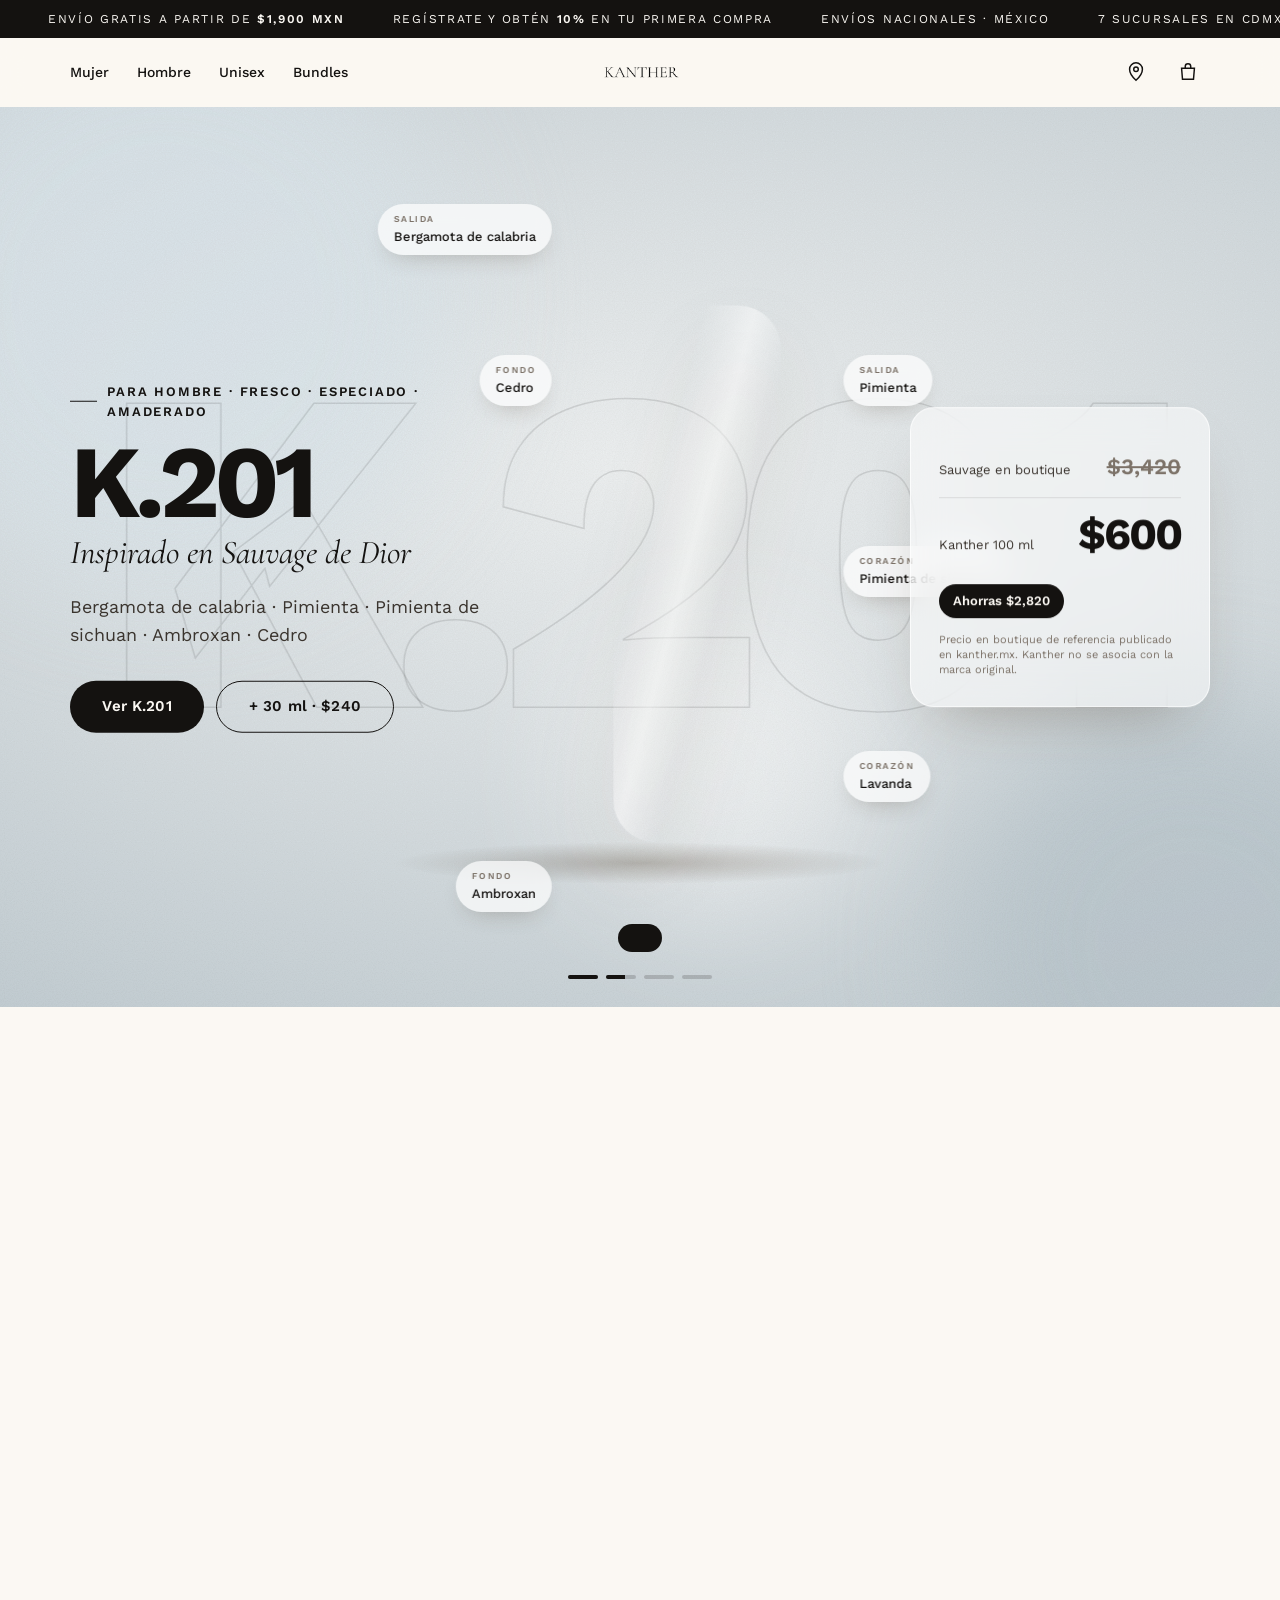
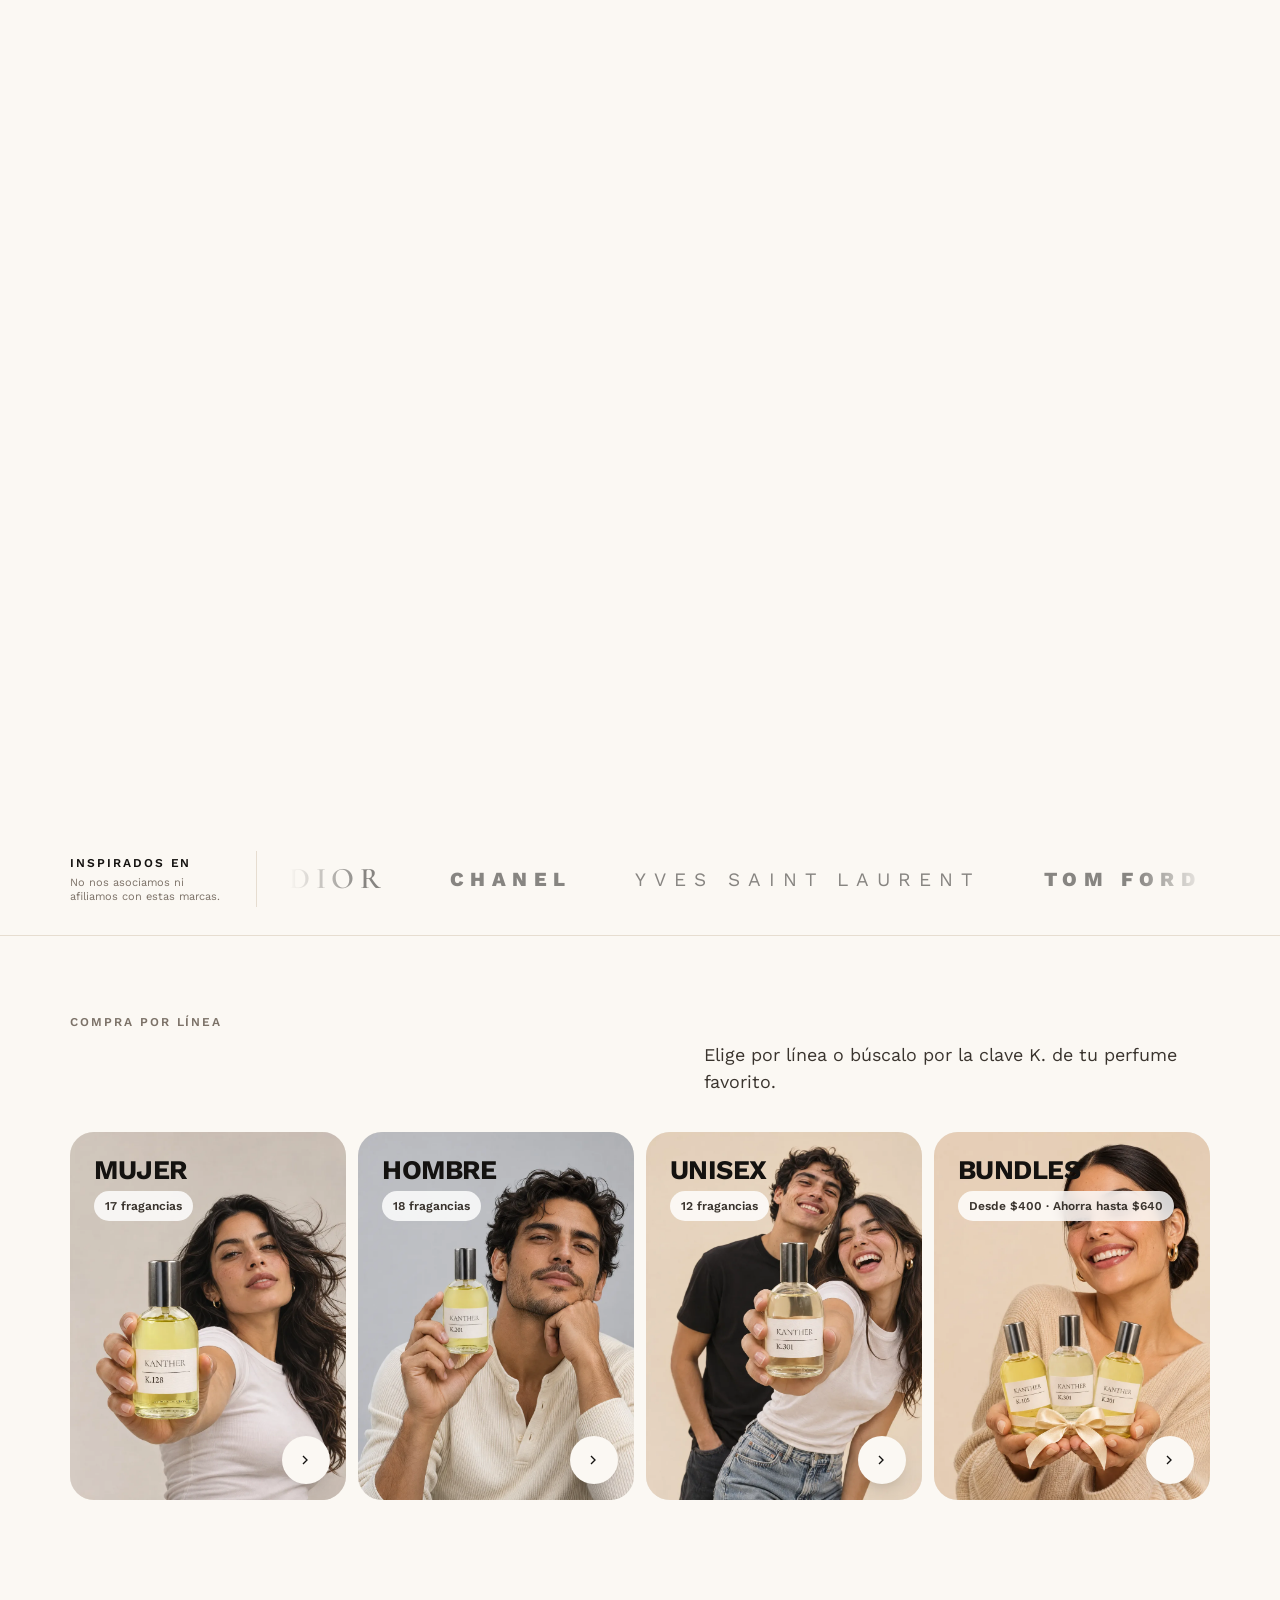
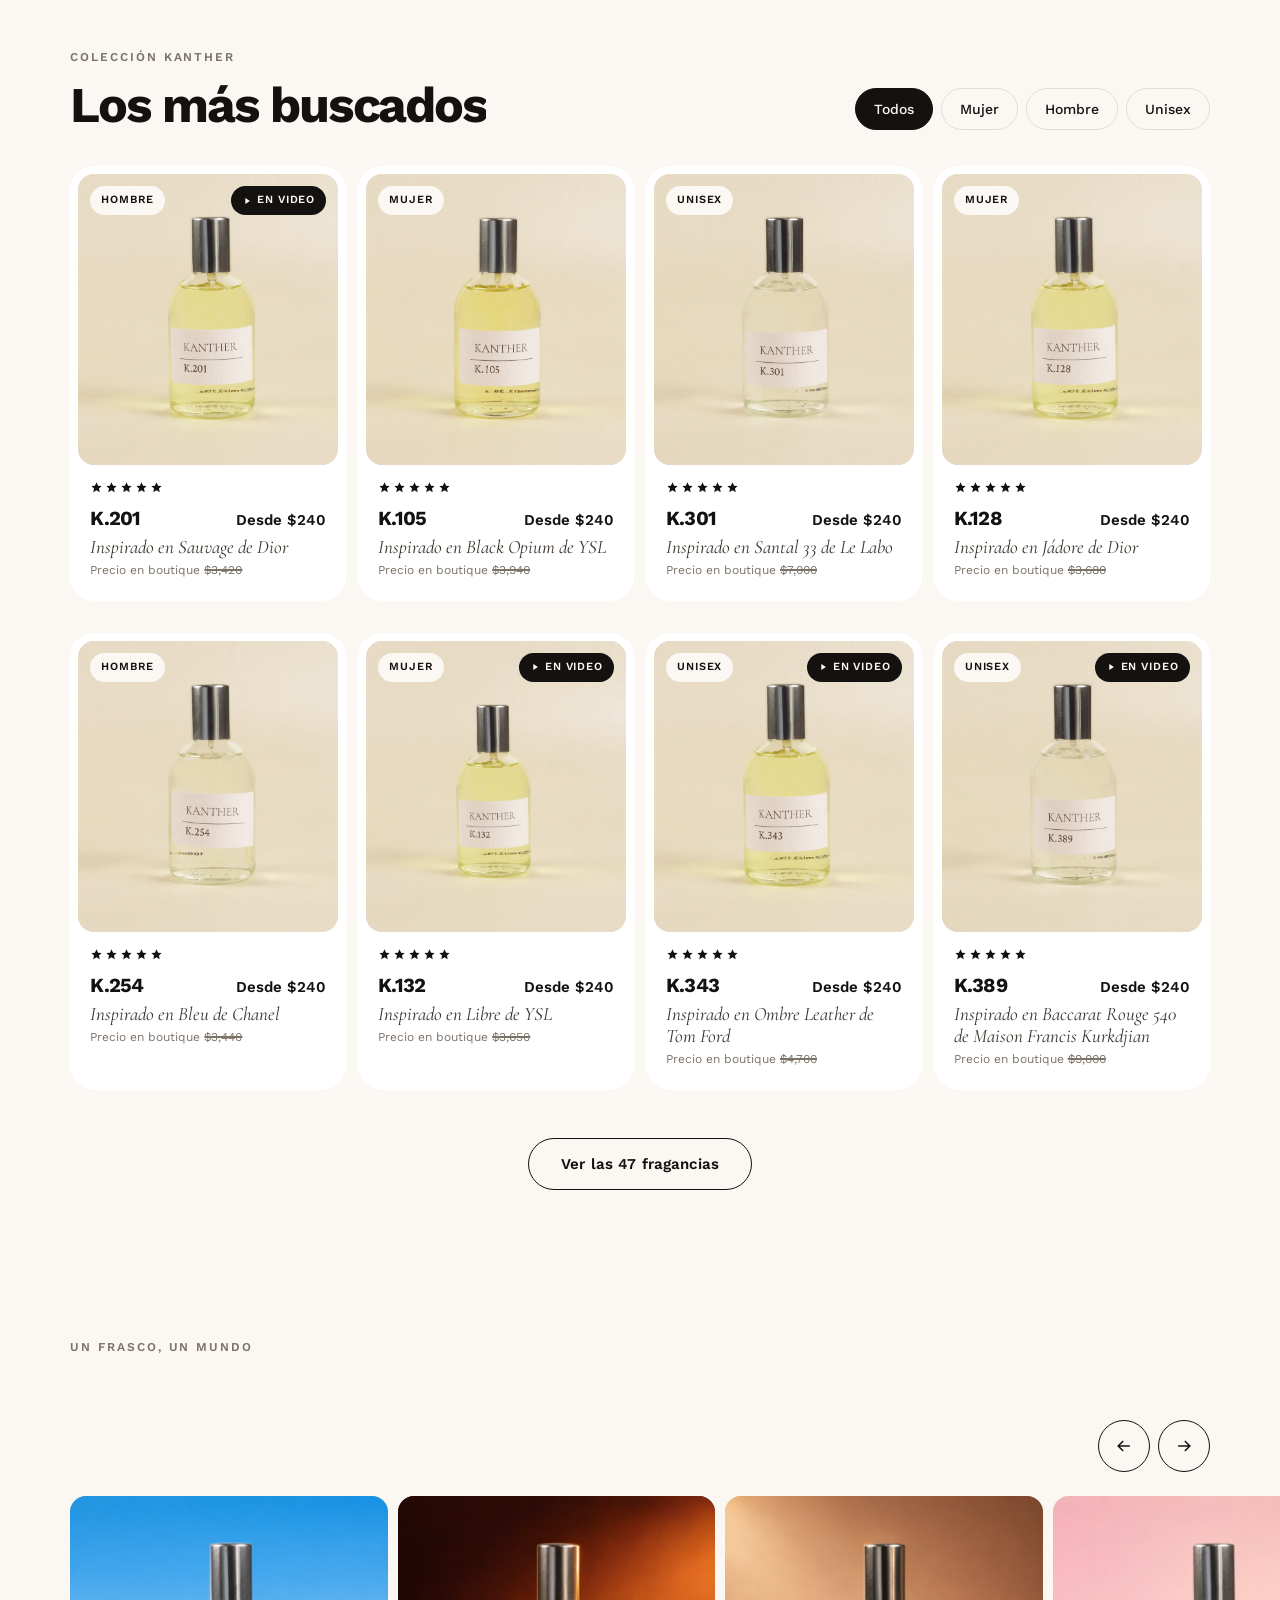
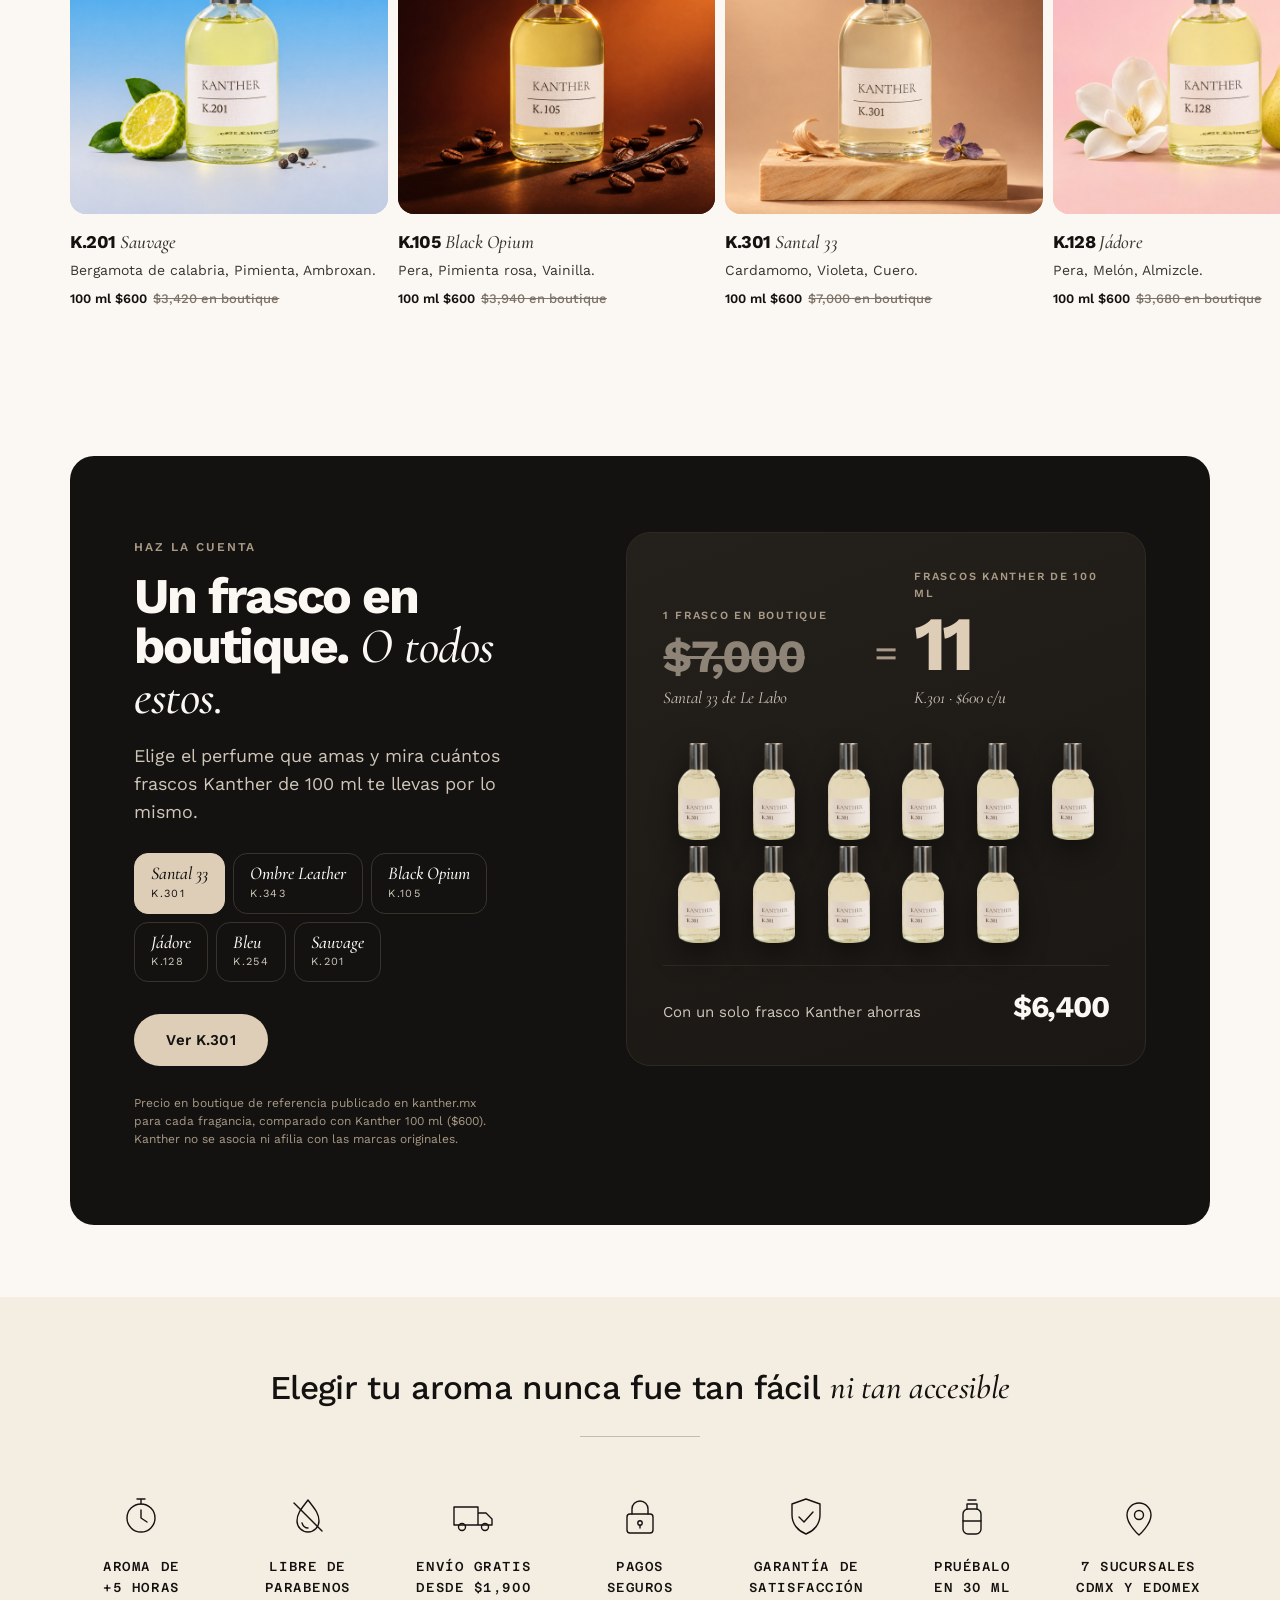
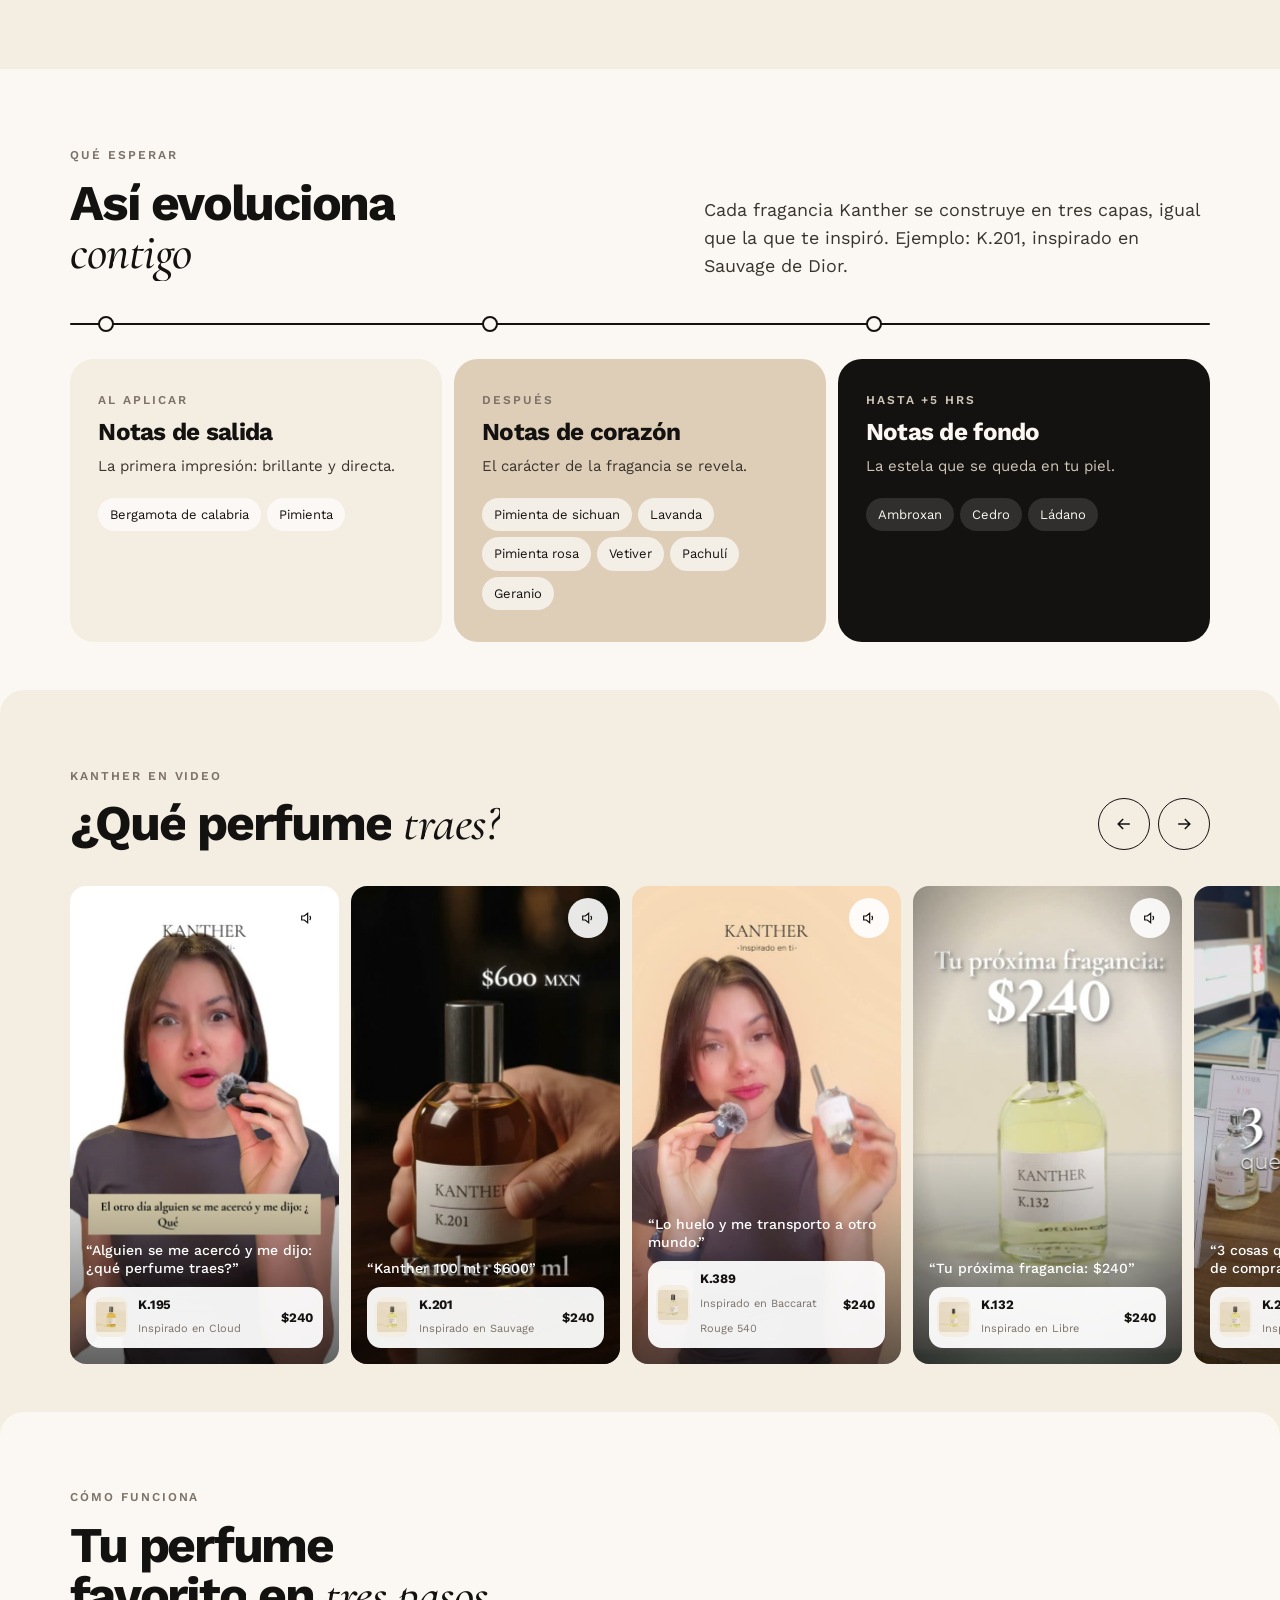
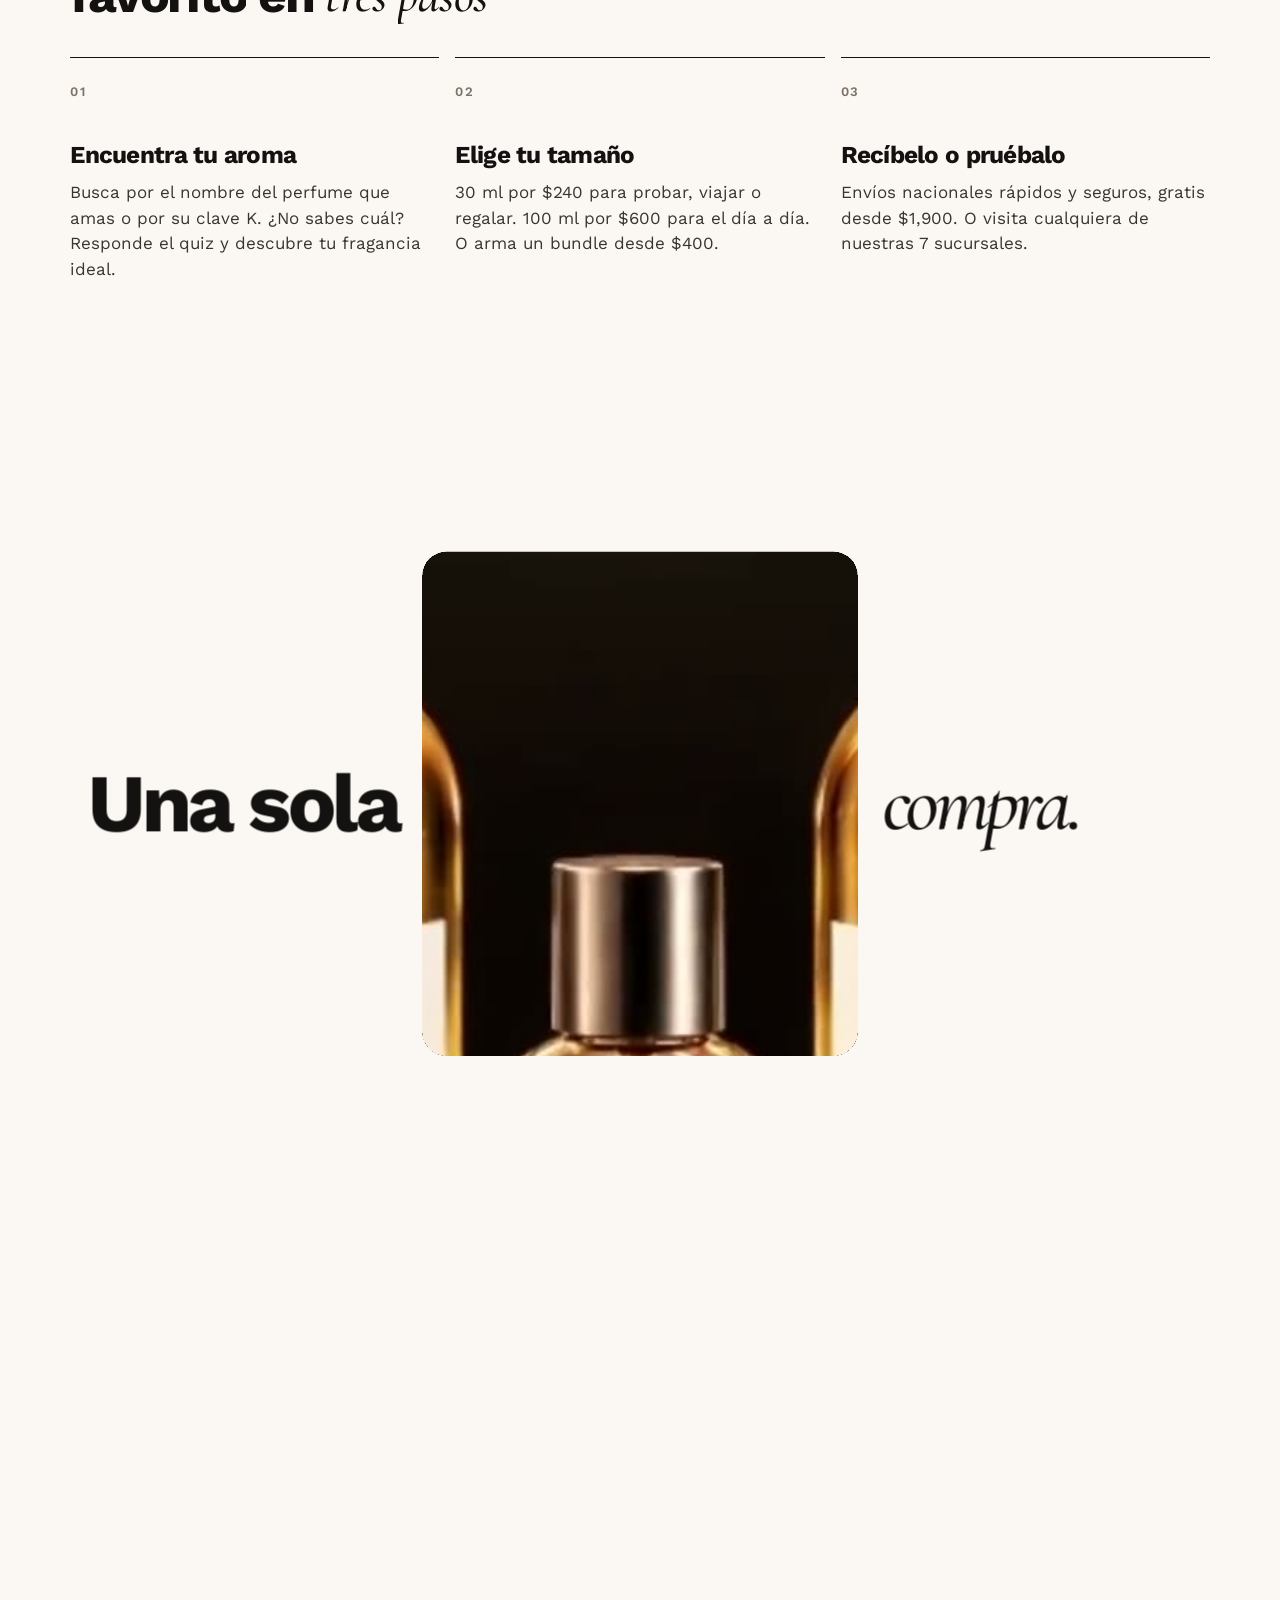
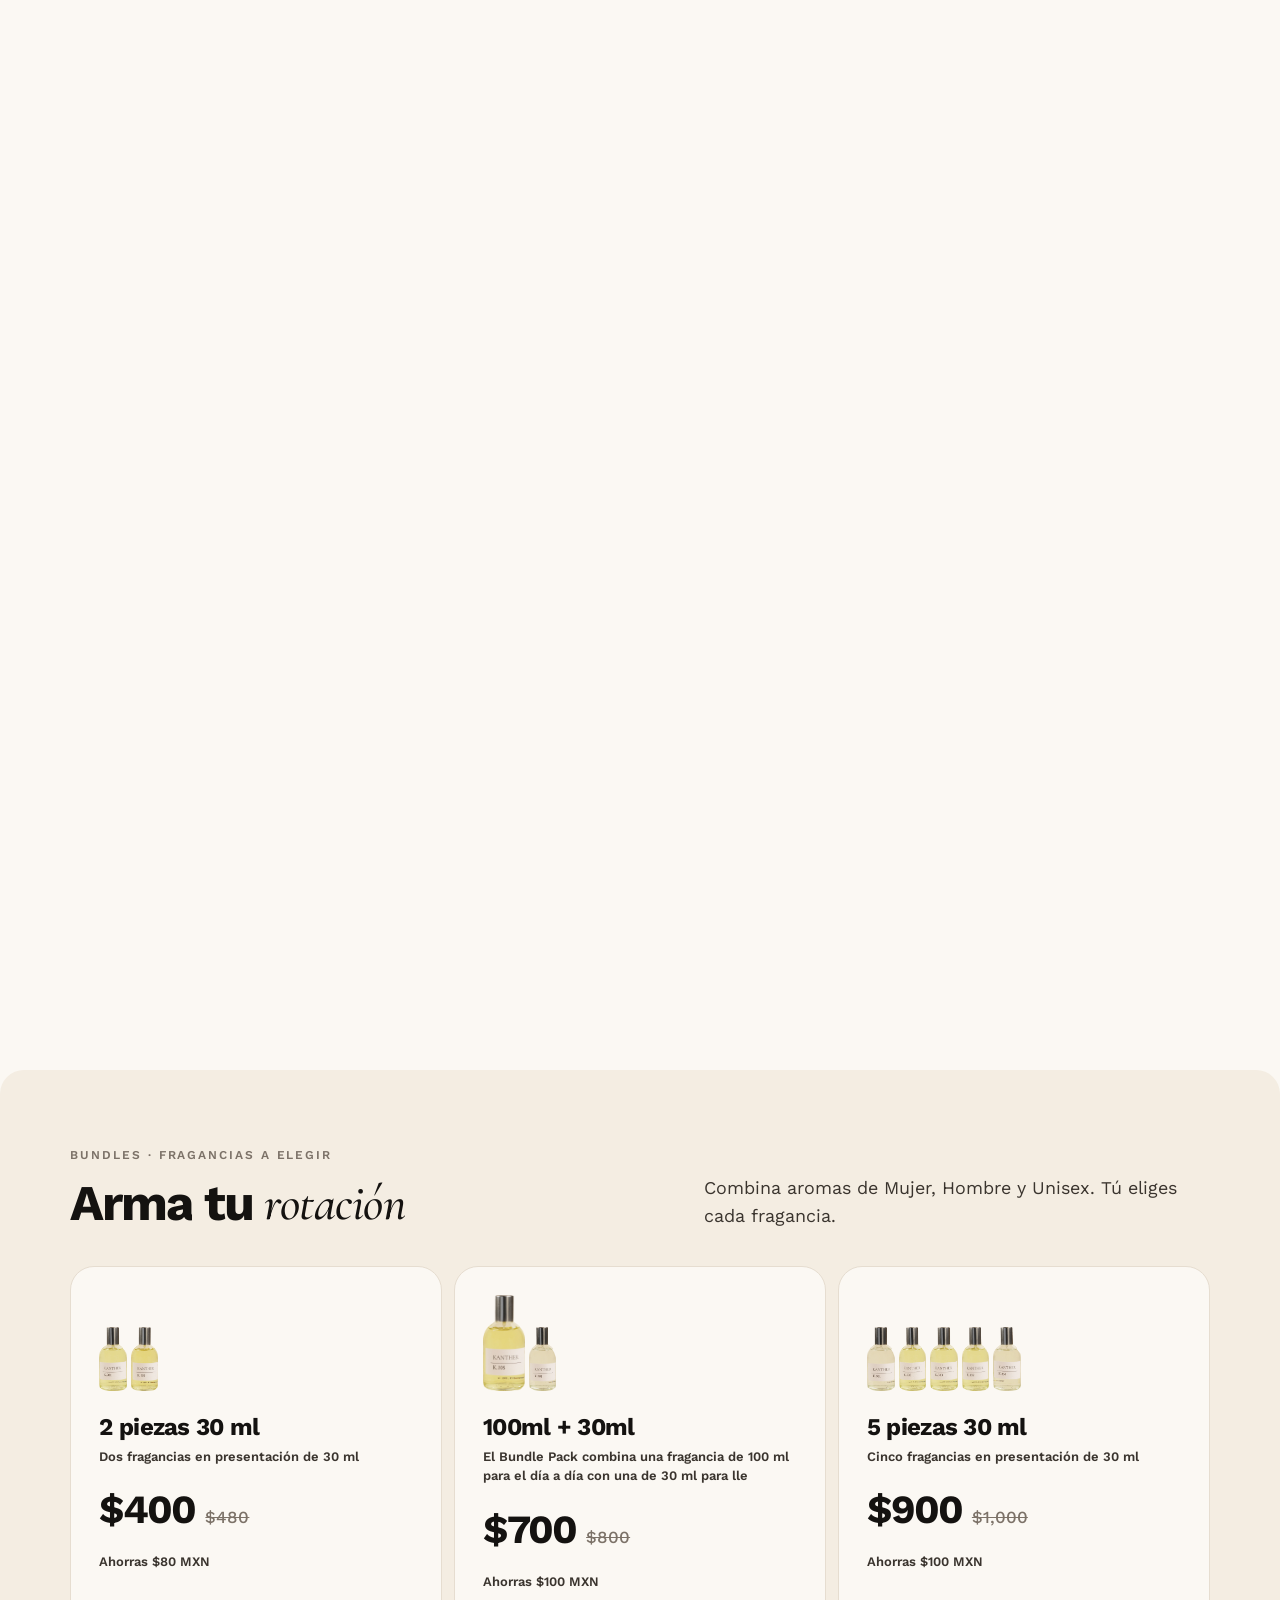
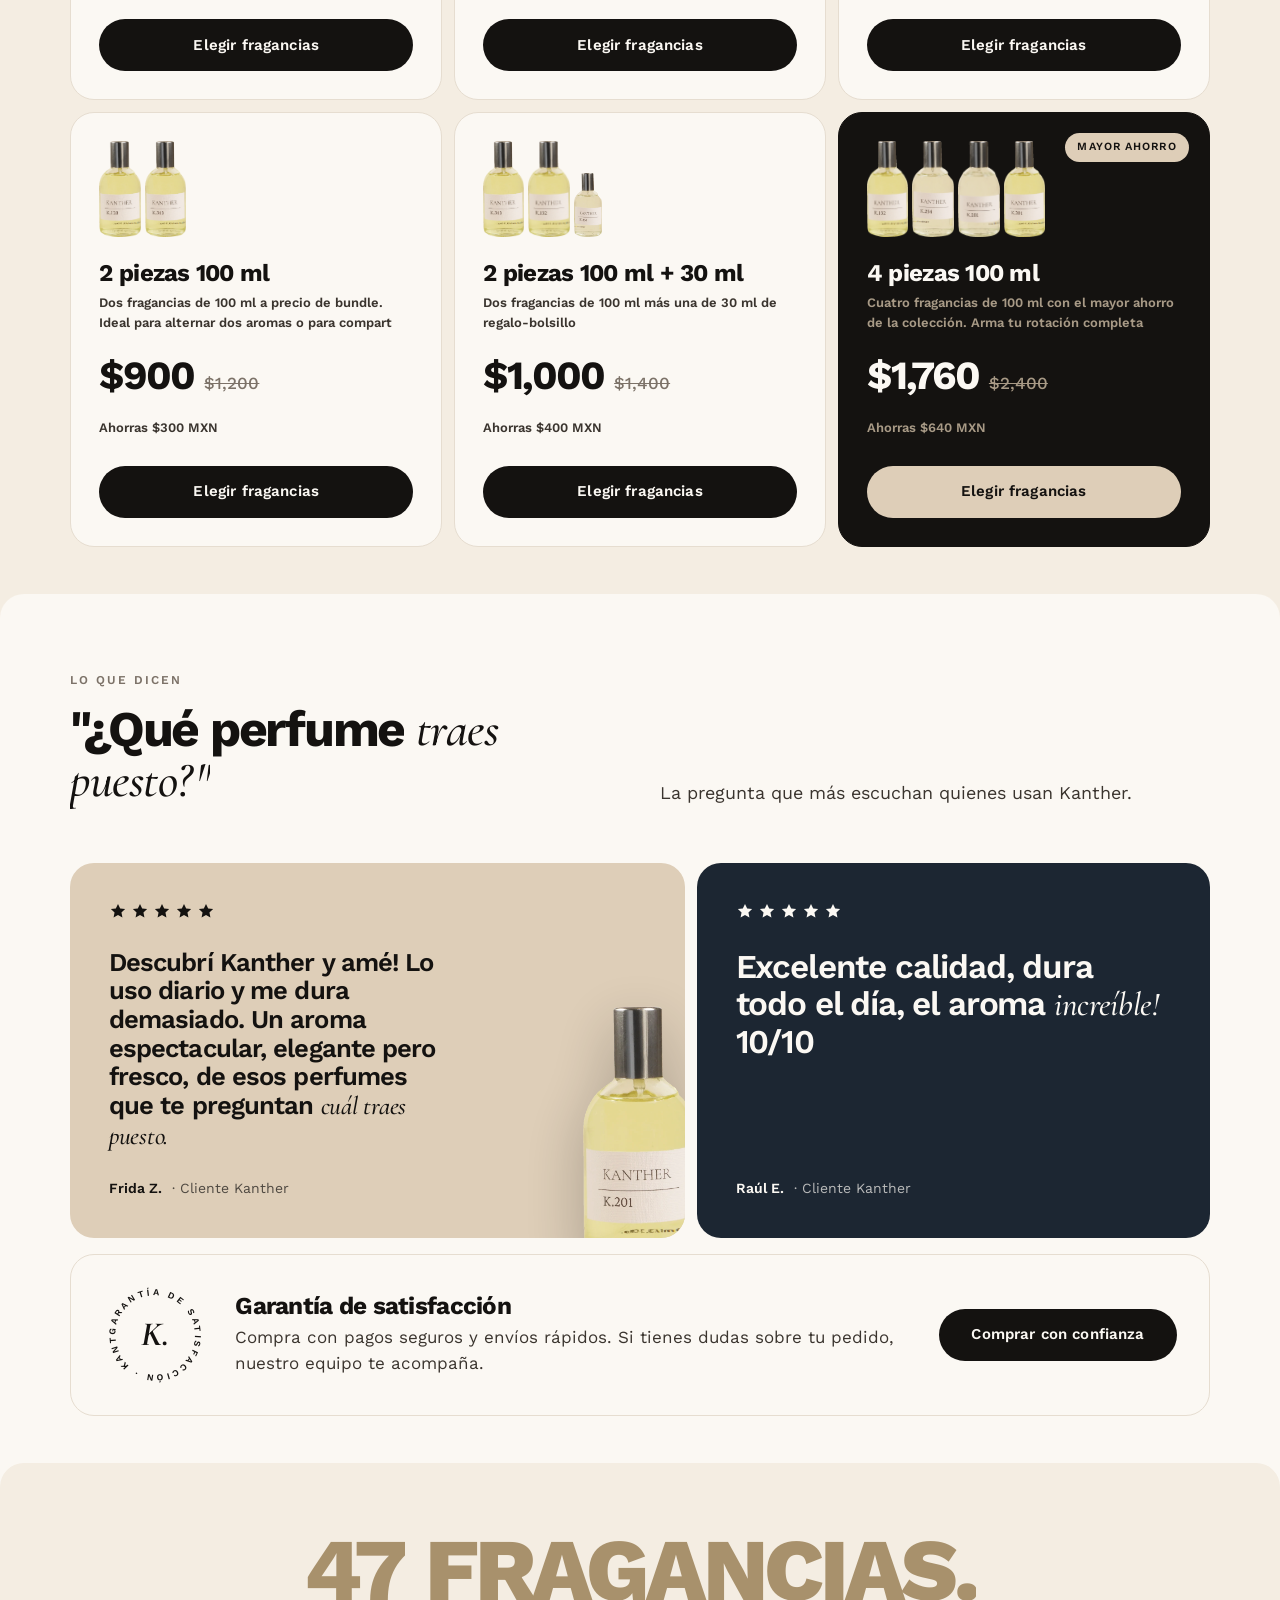
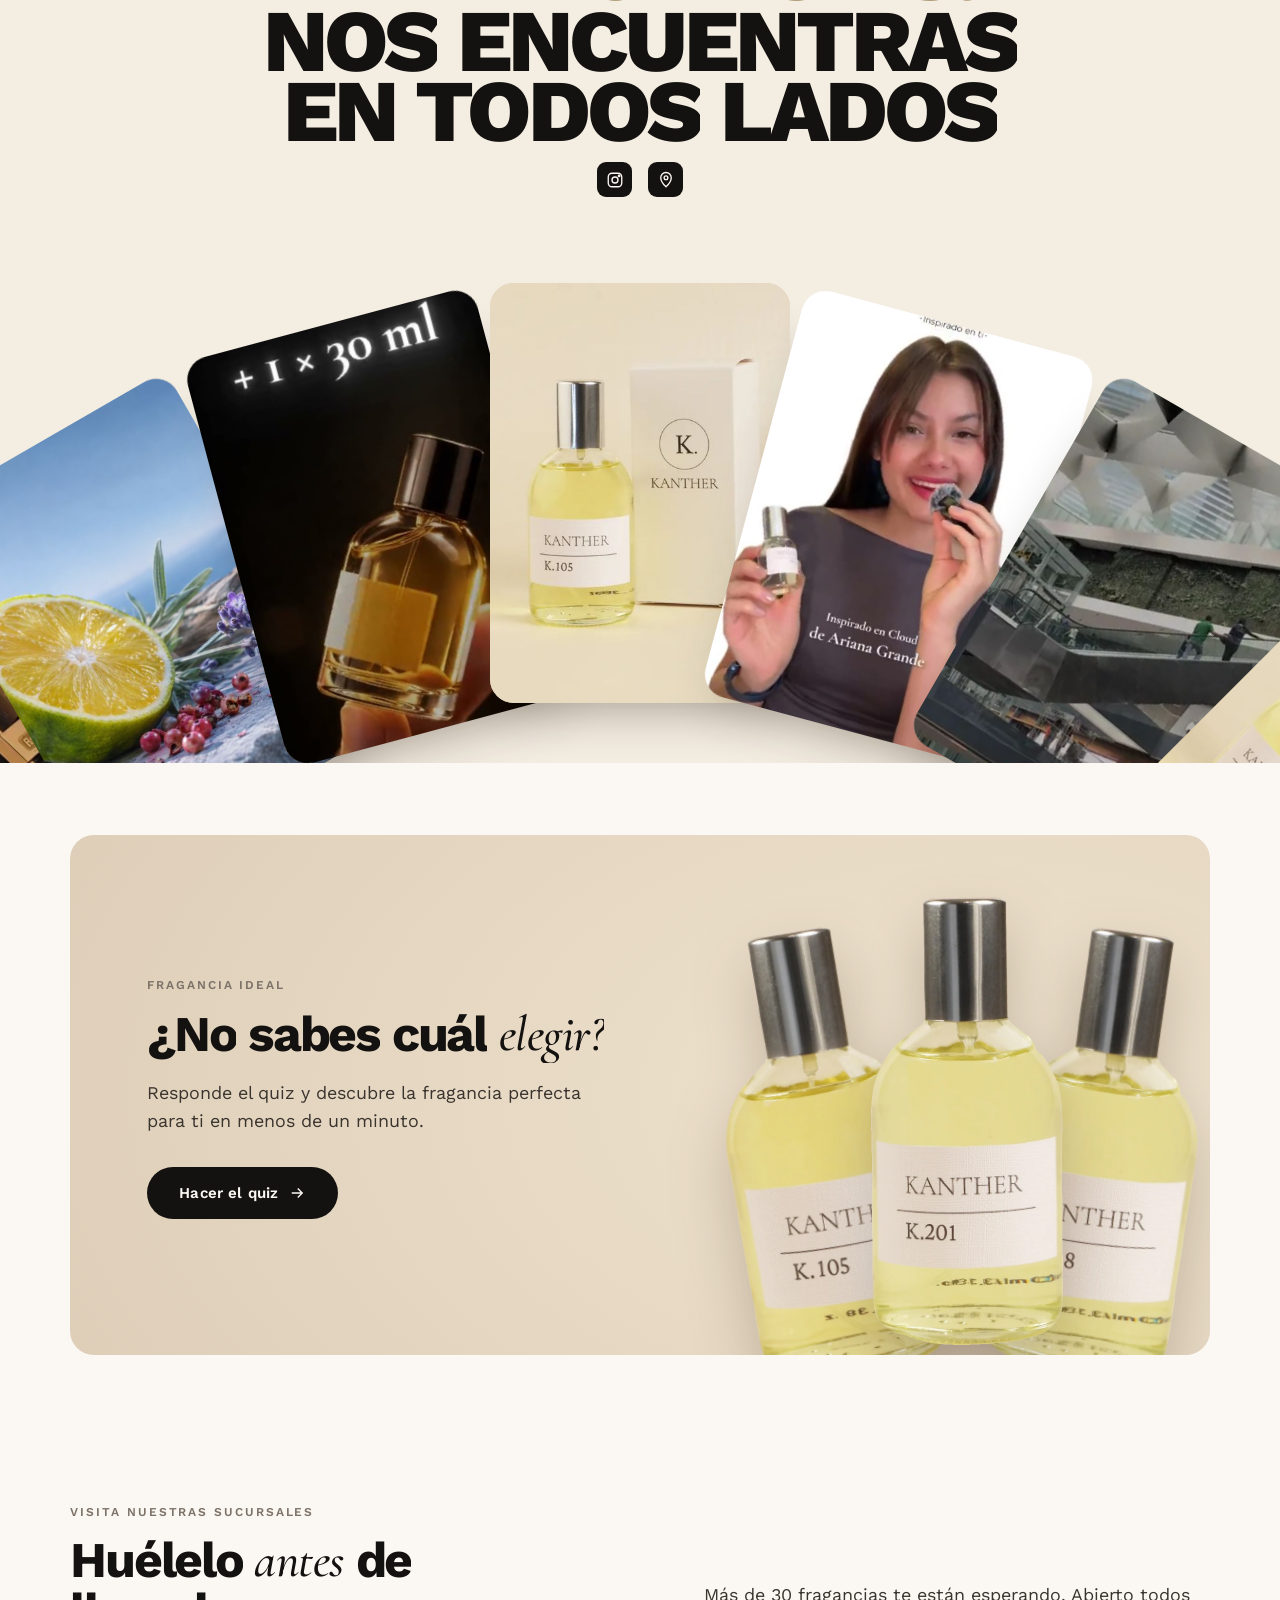
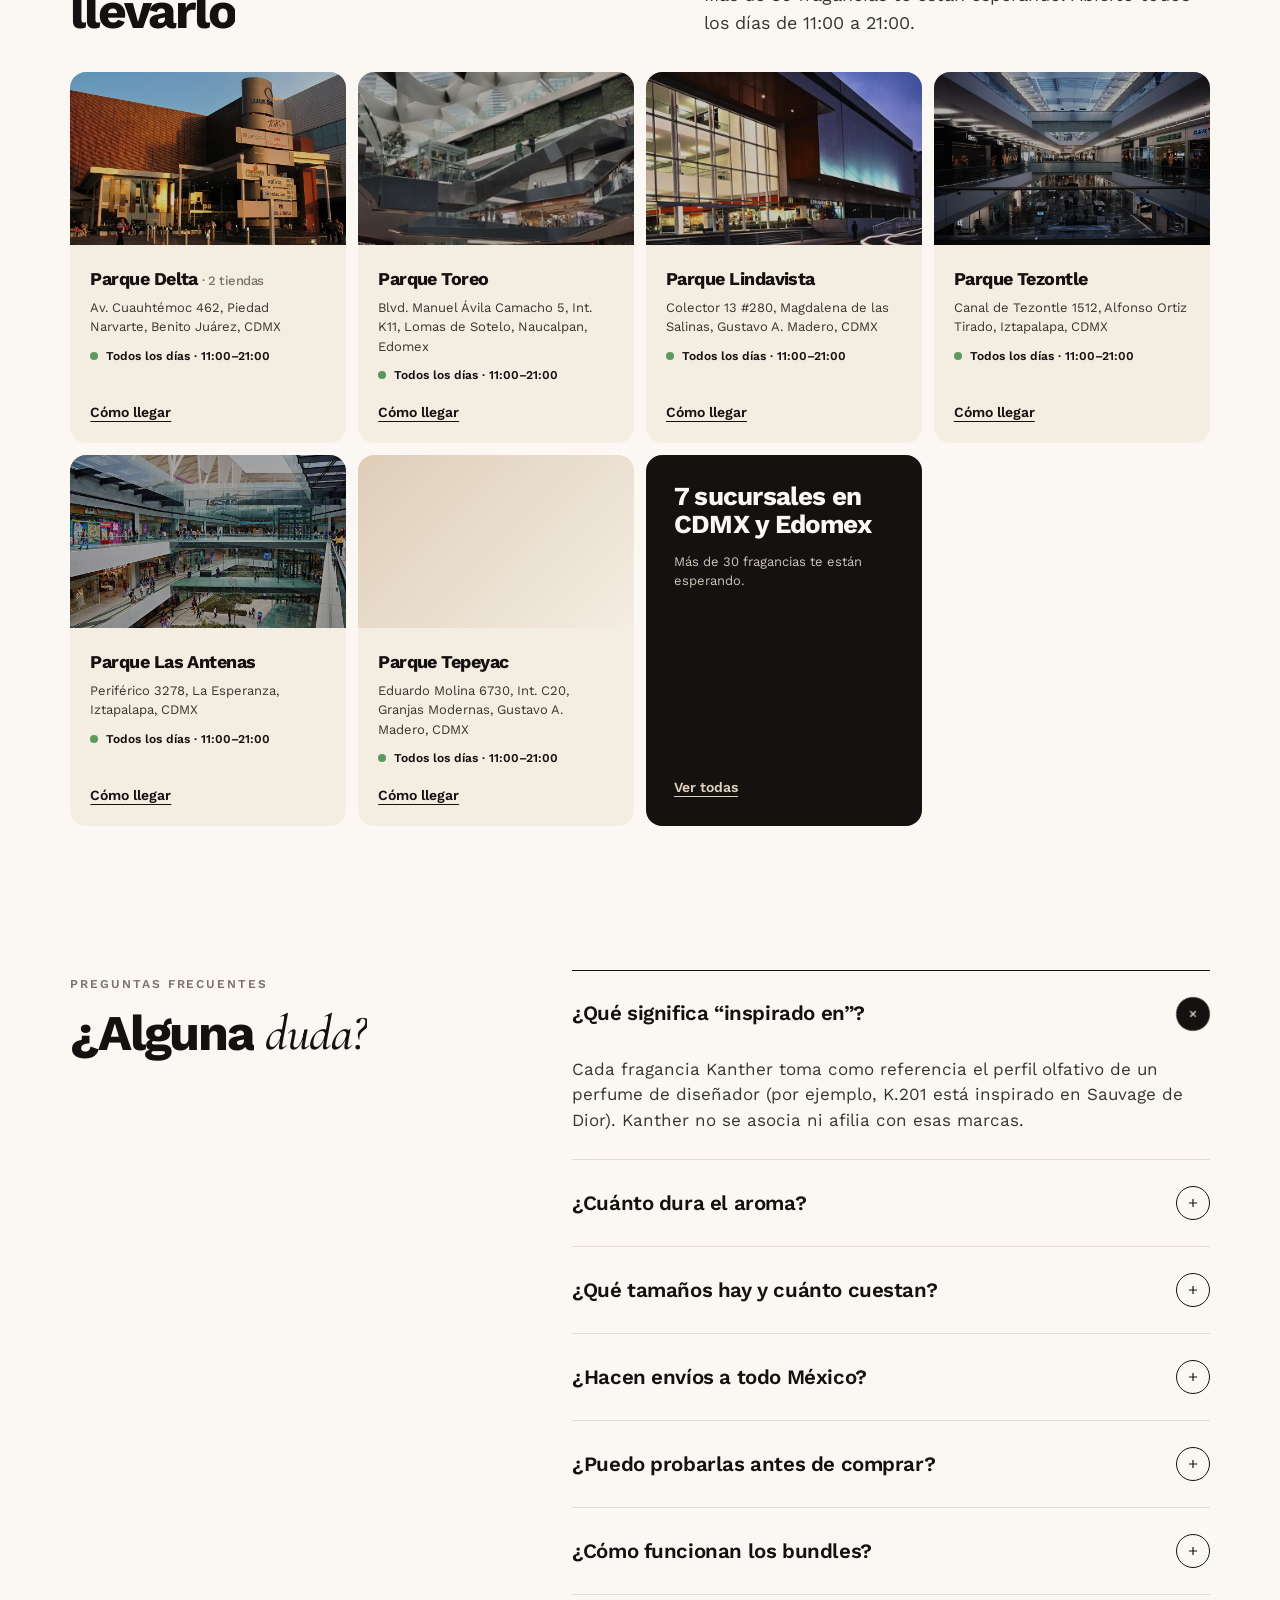
==== index.html @ 33fcf8da "Preview build" ====
<!doctype html>
<html lang="es-MX">
<head>
<meta charset="utf-8">
<meta name="viewport" content="width=device-width,initial-scale=1,viewport-fit=cover">
<title>Kanther · Fragancias de lujo inspiradas en tu perfume favorito</title>
<meta name="description" content="Fragancias inspiradas en perfumes de diseñador. 30 ml desde $240, 100 ml por $600. Aroma duradero, libres de parabenos, envíos a todo México y 7 sucursales.">
<link rel="preconnect" href="https://fonts.googleapis.com"><link rel="preconnect" href="https://fonts.gstatic.com" crossorigin>
<link href="https://fonts.googleapis.com/css2?family=Azeret+Mono:wght@400;500&family=Cormorant+Garamond:ital,wght@1,500;1,600&family=Work+Sans:wght@400;500;600;700;800&display=swap" rel="stylesheet">
<link rel="stylesheet" href="styles.css?v=29">
<link rel="preload" as="image" href="media/cut/k201.webp">
</head>
<body>
<main>

<!-- ============ HERO: scroll story (Phlur-style scent world per bottle) ============ -->
<section class="hero" id="hero" aria-label="Fragancias Kanther">
  <div class="stage">
    <div class="blob a"></div><div class="blob b"></div><div class="blob c"></div>
    <div class="grain"></div>
    <div class="ghost" aria-hidden="true">K.201</div>
    <div class="scene" aria-hidden="true"><div class="floor"></div></div>
    <div class="notes" aria-hidden="true"></div>

    <div class="hero-copy">
      <div class="chap intro on" data-ch="0">
        <span class="insp"><i></i>Kanther · Hecho para ti</span>
        <h1 class="h1">Fragancias de lujo <span class="it">inspiradas en tu perfume favorito</span></h1>
        <p class="lead">47 aromas para mujer, hombre y unisex. Pruébalos en 30 ml desde $240 o llévate 100 ml por $600.</p>
        <div class="ctas"><a class="btn btn-ink" href="#coleccion">Comprar fragancias <svg class="arrow" width="18" height="18" viewBox="0 0 24 24" fill="none" stroke="currentColor" stroke-width="1.8"><path d="M5 12h14M13 6l6 6-6 6"/></svg></a><a class="btn btn-line" href="https://kanther.mx/quiz/" target="_blank" rel="noopener">Haz el quiz</a></div>
      </div>
      <!-- scent chapters injected by home.js -->
    </div>

    <aside class="price-card" aria-live="polite">
      <div class="row"><span class="lbl">Precio en boutique</span><span class="old" data-old>$3,420</span></div>
      <div class="row"><span class="lbl">Kanther 100 ml</span><span class="new" data-new>$600</span></div>
      <span class="save" data-save>Ahorras $2,820</span>
      <span class="small">Precio en boutique de referencia publicado en kanther.mx. Kanther no se asocia con la marca original.</span>
    </aside>

    <div class="hero-progress" role="tablist" aria-label="Capítulos"></div>
    <div class="scroll-cue" aria-hidden="true">Desliza<i></i></div>
  </div>
</section>

<!-- ============ FEATURED (Happy Mammoth "as seen in" → honest: inspired by + where to find us) ============ -->
<section class="featured lap" style="background:var(--paper)" aria-label="Inspirados en">
  <div class="wrap feat-row">
    <div class="feat-label"><b>Inspirados en</b><span>No nos asociamos ni afiliamos con estas marcas.</span></div>
    <div class="feat-track"><div class="feat-logos"><span class="wm-serif">DIOR</span><span class="wm-bold">CHANEL</span><span class="wm-thin">YVES SAINT LAURENT</span><span class="wm-bold">TOM FORD</span><span class="wm-low">le labo</span><span class="wm-serif">CREED</span><span class="wm-ital">Versace</span><span class="wm-wide">CAROLINA HERRERA</span><span class="wm-thin">LOUIS VUITTON</span><span class="wm-ital">Maison Francis Kurkdjian</span><span class="wm-bold">PACO RABANNE</span><span class="wm-wide">GIORGIO ARMANI</span><span class="wm-ital">Lancôme</span><span class="wm-serif">GIVENCHY</span><span class="wm-thin">VALENTINO</span><span class="wm-serif">DIOR</span><span class="wm-bold">CHANEL</span><span class="wm-thin">YVES SAINT LAURENT</span><span class="wm-bold">TOM FORD</span><span class="wm-low">le labo</span><span class="wm-serif">CREED</span><span class="wm-ital">Versace</span><span class="wm-wide">CAROLINA HERRERA</span><span class="wm-thin">LOUIS VUITTON</span><span class="wm-ital">Maison Francis Kurkdjian</span><span class="wm-bold">PACO RABANNE</span><span class="wm-wide">GIORGIO ARMANI</span><span class="wm-ital">Lancôme</span><span class="wm-serif">GIVENCHY</span><span class="wm-thin">VALENTINO</span></div></div>
  </div>
</section>

<!-- ============ SHOP BY (Glossier tiles) ============ -->
<section class="sec" aria-labelledby="t-shop">
  <div class="wrap">
    <div class="sec-head">
      <div><span class="eyebrow">Compra por línea</span><h2 class="h2 split" id="t-shop" style="margin-top:14px">Encuentra <span class="it">tu</span> aroma</h2></div>
      <p class="lead">Elige por línea o búscalo por la clave K. de tu perfume favorito.</p>
    </div>
    <div class="tiles" data-tiles></div>
  </div>
</section>

<!-- ============ COLLECTION ============ -->
<section class="sec" id="coleccion" aria-labelledby="t-col">
  <div class="wrap">
    <div class="sec-head">
      <div><span class="eyebrow">Colección Kanther</span><h2 class="h2 split" id="t-col" style="margin-top:14px">Los más buscados</h2></div>
      <div class="filters" role="tablist" aria-label="Filtrar colección">
        <button class="chip on" data-f="all">Todos</button><button class="chip" data-f="mujer">Mujer</button><button class="chip" data-f="hombre">Hombre</button><button class="chip" data-f="unisex">Unisex</button>
      </div>
    </div>
    <div class="grid4" data-grid></div>
    <div class="center" style="margin-top:48px"><button class="btn btn-line" data-more>Ver las 47 fragancias</button></div>
  </div>
</section>

<!-- ============ SCENT FILMS (Cometeer rail) ============ -->
<section class="sec scents" aria-labelledby="t-scents">
  <div class="wrap"><div class="sec-head"><div><span class="eyebrow">Un frasco, un mundo</span><h2 class="h2 split" id="t-scents" style="margin-top:14px">Cada aroma <span class="it">cuenta su historia.</span></h2></div>
    <div class="rail-nav"><button data-dir="-1" aria-label="Anterior"><svg width="20" height="20" viewBox="0 0 24 24" fill="none" stroke="currentColor" stroke-width="1.8"><path d="M19 12H5M11 6l-6 6 6 6"/></svg></button><button data-dir="1" aria-label="Siguiente"><svg width="20" height="20" viewBox="0 0 24 24" fill="none" stroke="currentColor" stroke-width="1.8"><path d="M5 12h14M13 6l6 6-6 6"/></svg></button></div></div></div>
  <div class="scent-rail" data-scents></div>
</section>

<!-- ============ VALUE (Gruns problem → Kanther price race) ============ -->
<section class="sec" aria-labelledby="t-val"><div class="value">
  <div class="wrap">
    <div class="value-grid">
      <div class="swap-l">
        <span class="eyebrow">Haz la cuenta</span>
        <h2 class="h2 split" id="t-val" style="margin-top:14px">Un frasco en boutique. <span class="it">O todos estos.</span></h2>
        <p class="lead rv">Elige el perfume que amas y mira cuántos frascos Kanther de 100 ml te llevas por lo mismo.</p>
        <div class="swap-chips rv" role="tablist" aria-label="Elige una fragancia" data-swap-chips></div>
        <a class="btn btn-sand rv" style="margin-top:32px" data-swap-cta href="product.html?k=301">Ver K.301</a>
      </div>
      <div class="swap" data-swap aria-live="polite"></div>
    </div>
    <p class="fine">Precio en boutique de referencia publicado en kanther.mx para cada fragancia, comparado con Kanther 100 ml ($600). Kanther no se asocia ni afilia con las marcas originales.</p>
  </div>
</div></section>

<!-- ============ BENEFITS (Gruns 4-up) ============ -->
<section class="sec perks-band" aria-labelledby="t-ben">
  <div class="wrap">
    <h2 class="perks-h split" id="t-ben">Elegir tu aroma nunca fue tan fácil <span class="it">ni tan accesible</span></h2>
    <i class="perks-rule" aria-hidden="true"></i>
    <ul class="perks-row"><li class="rv"><span class="bi"><svg viewBox="0 0 48 48" fill="none" stroke="currentColor" stroke-width="1.4" stroke-linecap="round" stroke-linejoin="round"><circle cx="24" cy="25" r="14"/><path d="M24 17v8l6 4M20 6h8M24 6v5"/></svg></span><span class="bl">Aroma de<br>+5 horas</span></li><li class="rv"><span class="bi"><svg viewBox="0 0 48 48" fill="none" stroke="currentColor" stroke-width="1.4" stroke-linecap="round" stroke-linejoin="round"><path d="M24 7c6 8 11 13 11 21a11 11 0 0 1-22 0c0-8 5-13 11-21Z"/><path d="M18 30c1 3 3 5 6 5"/><path d="M10 10l28 28"/></svg></span><span class="bl">Libre de<br>parabenos</span></li><li class="rv"><span class="bi"><svg viewBox="0 0 48 48" fill="none" stroke="currentColor" stroke-width="1.4" stroke-linecap="round" stroke-linejoin="round"><path d="M4 14h24v18H4zM28 20h8l6 6v6H28"/><circle cx="12" cy="34" r="3.5"/><circle cx="35" cy="34" r="3.5"/></svg></span><span class="bl">Envío gratis<br>desde $1,900</span></li><li class="rv"><span class="bi"><svg viewBox="0 0 48 48" fill="none" stroke="currentColor" stroke-width="1.4" stroke-linecap="round" stroke-linejoin="round"><rect x="11" y="21" width="26" height="19" rx="3"/><path d="M16 21v-5a8 8 0 0 1 16 0v5"/><circle cx="24" cy="30" r="2.2"/><path d="M24 32v3"/></svg></span><span class="bl">Pagos<br>seguros</span></li><li class="rv"><span class="bi"><svg viewBox="0 0 48 48" fill="none" stroke="currentColor" stroke-width="1.4" stroke-linecap="round" stroke-linejoin="round"><path d="M24 6 10 11v11c0 9 6 16 14 19 8-3 14-10 14-19V11L24 6Z"/><path d="m17 24 5 5 9-10"/></svg></span><span class="bl">Garantía de<br>satisfacción</span></li><li class="rv"><span class="bi"><svg viewBox="0 0 48 48" fill="none" stroke="currentColor" stroke-width="1.4" stroke-linecap="round" stroke-linejoin="round"><rect x="15" y="16" width="18" height="25" rx="5"/><path d="M19 16v-5h10v5M20 7h8M15 28h18"/></svg></span><span class="bl">Pruébalo<br>en 30 ml</span></li><li class="rv"><span class="bi"><svg viewBox="0 0 48 48" fill="none" stroke="currentColor" stroke-width="1.4" stroke-linecap="round" stroke-linejoin="round"><path d="M24 42s12-10.5 12-20a12 12 0 0 0-24 0c0 9.5 12 20 12 20Z"/><circle cx="24" cy="22" r="4.5"/></svg></span><span class="bl">7 sucursales<br>CDMX y Edomex</span></li></ul>
  </div>
</section>

<!-- ============ TIMELINE (Happy Mammoth "what to expect") ============ -->
<section class="sec" aria-labelledby="t-time">
  <div class="wrap">
    <div class="sec-head">
      <div><span class="eyebrow">Qué esperar</span><h2 class="h2 split" id="t-time" style="margin-top:14px">Así evoluciona <span class="it">contigo</span></h2></div>
      <p class="lead">Cada fragancia Kanther se construye en tres capas, igual que la que te inspiró. Ejemplo: K.201, inspirado en Sauvage de Dior.</p>
    </div>
    <div class="tline" data-tline></div>
  </div>
</section>

<!-- ============ UGC ============ -->
<section class="sec ugc lap" aria-labelledby="t-ugc">
  <div class="wrap">
    <div class="sec-head">
      <div><span class="eyebrow">Kanther en video</span><h2 class="h2 split" id="t-ugc" style="margin-top:14px">¿Qué perfume <span class="it">traes?</span></h2></div>
      <div class="rail-nav"><button data-dir="-1" aria-label="Anterior"><svg width="20" height="20" viewBox="0 0 24 24" fill="none" stroke="currentColor" stroke-width="1.8"><path d="M19 12H5M11 6l-6 6 6 6"/></svg></button><button data-dir="1" aria-label="Siguiente"><svg width="20" height="20" viewBox="0 0 24 24" fill="none" stroke="currentColor" stroke-width="1.8"><path d="M5 12h14M13 6l6 6-6 6"/></svg></button></div>
    </div>
  </div>
  <div class="ugc-rail" data-ugc></div>
</section>

<!-- ============ HOW IT WORKS ============ -->
<section class="sec lap" style="background:var(--paper)" aria-labelledby="t-how">
  <div class="wrap">
    <div class="sec-head"><div><span class="eyebrow">Cómo funciona</span><h2 class="h2 split" id="t-how" style="margin-top:14px">Tu perfume favorito en <span class="it">tres pasos</span></h2></div></div>
    <div class="steps">
      <div class="step rv"><span class="n">01</span><h3 class="h3">Encuentra tu aroma</h3><p>Busca por el nombre del perfume que amas o por su clave K. ¿No sabes cuál? Responde el quiz y descubre tu fragancia ideal.</p></div>
      <div class="step rv rv-d1"><span class="n">02</span><h3 class="h3">Elige tu tamaño</h3><p>30 ml por $240 para probar, viajar o regalar. 100 ml por $600 para el día a día. O arma un bundle desde $400.</p></div>
      <div class="step rv rv-d2"><span class="n">03</span><h3 class="h3">Recíbelo o pruébalo</h3><p>Envíos nacionales rápidos y seguros, gratis desde $1,900. O visita cualquiera de nuestras 7 sucursales.</p></div>
    </div>
  </div>
</section>

<!-- ============ FILM EXPAND (scroll-driven video) ============ -->
<section class="vx" data-vx aria-label="Kanther en pantalla completa">
  <div class="vx-stage">
    <div class="vx-words" aria-hidden="true"><span>Una sola</span><span class="it">compra.</span></div>
    <div class="vx-frame"><video data-wide="media/film/s3-wide.mp4" muted loop playsinline preload="metadata" aria-label="Video Kanther: dos frascos K.343 de 100 ml"></video></div>
    <div class="vx-cap">
      <div><span class="eyebrow">Bundles · Fragancias a elegir</span><h2 class="h2">Arma tu set <span class="it">desde $400</span></h2><p class="lead">Ahorra hasta $640. Combina Mujer, Hombre y Unisex.</p></div>
      <div class="btns"><a class="btn btn-light" href="#bundles">Arma tu set</a><a class="btn btn-glass" href="product.html?k=343">Ver K.343</a></div>
    </div>
  </div>
</section>

<!-- ============ BUNDLES ============ -->
<section class="sec lap" id="bundles" style="background:var(--cream)" aria-labelledby="t-bun">
  <div class="wrap">
    <div class="sec-head">
      <div><span class="eyebrow">Bundles · Fragancias a elegir</span><h2 class="h2 split" id="t-bun" style="margin-top:14px">Arma tu <span class="it">rotación</span></h2></div>
      <p class="lead">Combina aromas de Mujer, Hombre y Unisex. Tú eliges cada fragancia.</p>
    </div>
    <div class="bundles" data-bundles></div>
  </div>
</section>

<!-- ============ REVIEWS ============ -->
<section class="sec lap" id="resenas" style="background:var(--paper)" aria-labelledby="t-rev">
  <div class="wrap">
    <div class="reviews-head">
      <div><span class="eyebrow">Lo que dicen</span><h2 class="h2 split" id="t-rev" style="margin-top:14px">"¿Qué perfume <span class="it">traes puesto?"</span></h2></div>
      <p class="lead">La pregunta que más escuchan quienes usan Kanther.</p>
    </div>
    <div class="quotes" data-quotes></div>
    <div class="guarantee rv">
      <div class="seal" aria-hidden="true"><svg viewBox="0 0 120 120"><defs><path id="c" d="M60 60m-46 0a46 46 0 1 1 92 0a46 46 0 1 1-92 0"/></defs><text font-size="10.5" font-weight="600" letter-spacing="3.2"><textPath href="#c">GARANTÍA DE SATISFACCIÓN · KANTHER · </textPath></text></svg><b>K.</b></div>
      <div><h3 class="h3">Garantía de satisfacción</h3><p>Compra con pagos seguros y envíos rápidos. Si tienes dudas sobre tu pedido, nuestro equipo te acompaña.</p></div>
      <a class="btn btn-ink" href="#coleccion">Comprar con confianza</a>
    </div>
  </div>
</section>

<!-- ============ SOCIAL FAN (Gruns "getting around") ============ -->
<section class="sec fan-sec lap" aria-labelledby="t-fan">
  <div class="wrap fan-head">
    <h2 class="h1 split" id="t-fan"><span class="ac">47 fragancias.</span>Nos encuentras<br>en todos lados</h2>
    <div class="socials"><a href="https://www.instagram.com/kanther.mx/" target="_blank" rel="noopener" aria-label="Instagram de Kanther"><svg viewBox="0 0 24 24" fill="none" stroke="currentColor" stroke-width="1.8"><rect x="3" y="3" width="18" height="18" rx="5"/><circle cx="12" cy="12" r="4"/><circle cx="17.5" cy="6.5" r="1" fill="currentColor"/></svg></a><a href="#sucursales" aria-label="Sucursales"><svg viewBox="0 0 24 24" fill="none" stroke="currentColor" stroke-width="1.8"><path d="M12 21s7-6.2 7-12a7 7 0 0 0-14 0c0 5.8 7 12 7 12Z"/><circle cx="12" cy="9" r="2.5"/></svg></a></div>
  </div>
  <div class="fan" data-fan aria-hidden="true"></div>
</section>

<!-- ============ QUIZ BAND ============ -->
<section class="sec" aria-labelledby="t-quiz">
  <div class="band">
    <div class="txt">
      <span class="eyebrow">Fragancia ideal</span>
      <h2 class="h2 split" id="t-quiz" style="margin:14px 0 18px">¿No sabes cuál <span class="it">elegir?</span></h2>
      <p class="lead">Responde el quiz y descubre la fragancia perfecta para ti en menos de un minuto.</p>
      <a class="btn btn-ink" style="margin-top:32px" href="https://kanther.mx/quiz/" target="_blank" rel="noopener">Hacer el quiz <svg class="arrow" width="18" height="18" viewBox="0 0 24 24" fill="none" stroke="currentColor" stroke-width="1.8"><path d="M5 12h14M13 6l6 6-6 6"/></svg></a>
    </div>
    <div class="art" aria-hidden="true"><img src="media/cut/k105.webp" alt="" loading="lazy"><img src="media/cut/k201.webp" alt="" loading="lazy"><img src="media/cut/k128.webp" alt="" loading="lazy"></div>
  </div>
</section>

<!-- ============ STORES (Luuna showroom) ============ -->
<section class="sec" id="sucursales" aria-labelledby="t-st">
  <div class="wrap">
    <div class="sec-head">
      <div><span class="eyebrow">Visita nuestras sucursales</span><h2 class="h2 split" id="t-st" style="margin-top:14px">Huélelo <span class="it">antes</span> de llevarlo</h2></div>
      <p class="lead">Más de 30 fragancias te están esperando. Abierto todos los días de 11:00 a 21:00.</p>
    </div>
    <div class="stores" data-stores></div>
  </div>
</section>

<!-- ============ FAQ ============ -->
<section class="sec" aria-labelledby="t-faq">
  <div class="wrap faq-grid">
    <div><span class="eyebrow">Preguntas frecuentes</span><h2 class="h2 split" id="t-faq" style="margin-top:14px">¿Alguna <span class="it">duda?</span></h2></div>
    <div class="acc" data-faq></div>
  </div>
</section>

<!-- ============ CLOSING CTA (Gruns "see what the hype is about") ============ -->
<section class="sec hype" aria-labelledby="t-hype">
  <div class="wrap">
    <div class="hype-card" data-hype>
      <div class="hype-txt">
        <div class="hype-meta"><span class="st">★★★★★</span><span>47 fragancias</span><i></i><span>7 sucursales</span><i></i><span>Envíos a todo México</span></div>
        <h2 class="h2 split" id="t-hype">Huele a lujo. <span class="it">Paga lo justo.</span></h2>
        <ul class="hype-list">
          <li><svg viewBox="0 0 24 24" fill="currentColor"><circle cx="12" cy="12" r="10"/><path d="m7.5 12 3 3 6-6" stroke="#141210" stroke-width="2" fill="none"/></svg>Garantía de satisfacción</li>
          <li><svg viewBox="0 0 24 24" fill="currentColor"><circle cx="12" cy="12" r="10"/><path d="m7.5 12 3 3 6-6" stroke="#141210" stroke-width="2" fill="none"/></svg>Aroma en piel duradero, más de 5 hrs</li>
          <li><svg viewBox="0 0 24 24" fill="currentColor"><circle cx="12" cy="12" r="10"/><path d="m7.5 12 3 3 6-6" stroke="#141210" stroke-width="2" fill="none"/></svg>Envío gratis desde $1,900</li>
        </ul>
        <div class="hype-btns"><a class="btn btn-sand" href="index.html?para=mujer#coleccion">Comprar Mujer</a><a class="btn btn-sand" href="index.html?para=hombre#coleccion">Comprar Hombre</a></div>
      </div>
      <div class="hype-art" aria-hidden="true"><img class="b2" src="media/cut/k132.webp" alt=""><img class="b1" src="media/cut/k201.webp" alt=""><img class="b3" src="media/cut/k105.webp" alt=""></div>
    </div>
  </div>
</section>

</main>
<script src="data.js?v=29"></script>
<script src="app.js?v=29"></script>
<script src="sections.js?v=29"></script>
<script src="home.js?v=29"></script>
</body>
</html>
---- styles.css ----
/* Kanther — Gruns spacing/structure, Kanther palette (black · white · sand #DECEB8), Lazzo-ad serif accents */
:root{
  --ink:#141210; --ink-2:#3a342e; --mute:#7c7268; --line:#e6ddd0;
  --paper:#fbf8f3; --cream:#f4ede2; --sand:#deceb8; --sand-2:#cdb999; --stone:#a89a86;
  --navy:#1c2632; --juice:#e6dc95; --white:#fff;
  --r-lg:24px; --r-md:16px; --r-sm:12px;
  --wrap:1440px; --gut:clamp(16px,5.5vw,80px); --sec:clamp(56px,5.6vw,80px); --gap:12px; --head-gap:40px;
  --sans:"Work Sans",system-ui,-apple-system,"Helvetica Neue",sans-serif;
  --serif:"Cormorant Garamond","Times New Roman",serif;
  --ease:cubic-bezier(.22,.8,.2,1);
}
*{box-sizing:border-box;margin:0;padding:0}
html{-webkit-text-size-adjust:100%;scroll-behavior:smooth}
body{font-family:var(--sans);color:var(--ink);background:var(--paper);font-size:17px;line-height:1.5;-webkit-font-smoothing:antialiased;overflow-x:hidden}
img,video{display:block;max-width:100%}
a{color:inherit;text-decoration:none}
button{font:inherit;color:inherit;background:none;border:0;cursor:pointer}
:focus-visible{outline:2px solid var(--ink);outline-offset:3px;border-radius:6px}
.sr{position:absolute;width:1px;height:1px;overflow:hidden;clip:rect(0 0 0 0)}
.wrap{max-width:var(--wrap);margin:0 auto;padding:0 var(--gut)}
/* Gruns overlay: tinted sections slide over the previous one with rounded tops */
.lap{position:relative;z-index:2;border-radius:var(--r-lg) var(--r-lg) 0 0;margin-top:calc(var(--r-lg) * -1)}
.sec{padding:var(--sec) 0}

/* type */
.eyebrow{font-size:12px;font-weight:600;letter-spacing:.16em;text-transform:uppercase;color:var(--mute)}
.h1,.h2,.h3{font-weight:700;letter-spacing:-.045em;line-height:.98}
.h1{font-size:clamp(44px,6vw,88px)}
.h2{font-size:clamp(34px,3.9vw,56px);line-height:1}
.h3{font-size:clamp(22px,1.9vw,28px);letter-spacing:-.03em;line-height:1.08}
.it{font-family:var(--serif);font-style:italic;font-weight:500;letter-spacing:-.01em}
.lead{font-size:clamp(16px,1.4vw,20px);color:var(--ink-2);line-height:1.55;max-width:46ch}
.center{text-align:center}.center .lead{margin-inline:auto}
.sec-head{display:flex;align-items:end;justify-content:space-between;gap:24px;margin-bottom:clamp(28px,2.8vw,var(--head-gap));flex-wrap:wrap}
.sec-head .eyebrow+.h2{margin-top:12px!important}
.sec-head.center{flex-direction:column;align-items:center}
.sec-head .h2{max-width:14ch}

/* buttons */
.btn{display:inline-flex;align-items:center;justify-content:center;gap:10px;height:52px;padding:0 32px;border-radius:999px;font-weight:600;font-size:15px;letter-spacing:.01em;transition:transform .3s var(--ease),background .3s,color .3s,box-shadow .3s;white-space:nowrap}
.btn:active{transform:scale(.97)}
.btn-ink{background:var(--ink);color:var(--paper)}
.btn-ink:hover{background:#000;box-shadow:0 10px 30px -10px rgba(0,0,0,.5)}
.btn-line{border:1.5px solid var(--ink)}
.btn-line:hover{background:var(--ink);color:var(--paper)}
.btn-sand{background:var(--sand);color:var(--ink)}
.btn-sand:hover{background:var(--sand-2)}
.btn-light{background:var(--paper);color:var(--ink)}
.btn-sm{height:44px;padding:0 20px;font-size:14px}
.btn-block{width:100%}
.arrow{transition:transform .3s var(--ease)}.btn:hover .arrow{transform:translateX(4px)}

/* announcement + nav */
.announce{background:var(--ink);color:var(--paper);font-size:12px;letter-spacing:.14em;text-transform:uppercase;height:38px;overflow:hidden;display:flex;align-items:center}
.announce .track{display:flex;gap:48px;white-space:nowrap;animation:marq 38s linear infinite;padding-left:48px}
.announce b{font-weight:600}
@keyframes marq{to{transform:translateX(-50%)}}
.nav{position:sticky;top:0;z-index:60;background:rgba(251,248,243,.86);backdrop-filter:saturate(1.4) blur(14px);-webkit-backdrop-filter:saturate(1.4) blur(14px);border-bottom:1px solid transparent;transition:border-color .3s}
.nav.scrolled{border-color:var(--line)}
.nav .wrap{display:grid;grid-template-columns:1fr auto 1fr;align-items:center;height:68px}
.nav-links{display:flex;gap:28px;font-size:14px;font-weight:500}
.nav-links a{position:relative;padding:6px 0}
.nav-links a::after{content:"";position:absolute;left:0;right:0;bottom:0;height:1.5px;background:currentColor;transform:scaleX(0);transform-origin:left;transition:transform .35s var(--ease)}
.nav-links a:hover::after{transform:scaleX(1)}
.logo img{height:22px;width:auto}
.nav-right{display:flex;justify-content:flex-end;align-items:center;gap:8px}
.icon-btn{width:44px;height:44px;border-radius:999px;display:grid;place-items:center;position:relative;transition:background .2s}
.icon-btn:hover{background:var(--cream)}
.icon-btn svg{width:22px;height:22px}
.cart-count{position:absolute;top:4px;right:2px;min-width:18px;height:18px;padding:0 5px;border-radius:99px;background:var(--ink);color:var(--paper);font-size:11px;font-weight:600;display:grid;place-items:center;transform:scale(0);transition:transform .3s var(--ease)}
.cart-count.on{transform:scale(1)}
.burger{display:none}
@media(max-width:900px){.nav-links{display:none}.burger{display:grid}.nav .wrap{grid-template-columns:auto 1fr auto}.logo{justify-self:center}}
.mnav{position:fixed;inset:0;z-index:80;background:var(--paper);padding:96px var(--gut) 32px;display:flex;flex-direction:column;gap:6px;transform:translateY(-100%);transition:transform .5s var(--ease)}
.mnav.open{transform:none}
.mnav a{font-size:40px;font-weight:700;letter-spacing:-.04em;padding:6px 0;border-bottom:1px solid var(--line)}
.mnav .close{position:absolute;top:18px;right:var(--gut)}

/* ===== HERO (scroll story) ===== */
.hero{position:relative;height:260vh;--bg1:#efe6d8;--bg2:#deceb8;--glow:#e6dc95}
.hero .stage{position:sticky;top:0;height:100vh;height:100svh;overflow:hidden;background:radial-gradient(120% 90% at 50% 40%,var(--bg1) 0%,var(--bg2) 100%);transition:background 1s}
.hero .grain{position:absolute;inset:0;opacity:.35;mix-blend-mode:multiply;pointer-events:none;background-image:url("data:image/svg+xml,%3Csvg xmlns='http://www.w3.org/2000/svg' width='160' height='160'%3E%3Cfilter id='n'%3E%3CfeTurbulence type='fractalNoise' baseFrequency='.9' numOctaves='2'/%3E%3CfeColorMatrix values='0 0 0 0 .4 0 0 0 0 .35 0 0 0 0 .3 0 0 0 .35 0'/%3E%3C/filter%3E%3Crect width='100%25' height='100%25' filter='url(%23n)'/%3E%3C/svg%3E")}
.blob{position:absolute;border-radius:50%;filter:blur(60px);opacity:.75;will-change:transform;transition:background 1.2s}
.blob.a{width:46vmax;height:46vmax;left:-10vmax;top:-8vmax;background:var(--glow);animation:drift 18s ease-in-out infinite alternate}
.blob.b{width:38vmax;height:38vmax;right:-12vmax;bottom:-14vmax;background:var(--bg2);animation:drift 22s ease-in-out infinite alternate-reverse}
.blob.c{width:24vmax;height:24vmax;left:44%;top:56%;background:#fff;opacity:.5;animation:drift 14s ease-in-out infinite alternate}
@keyframes drift{to{transform:translate3d(6vmax,4vmax,0) scale(1.12)}}
.ghost{position:absolute;left:50%;top:50%;transform:translate(-50%,-52%);font-weight:800;font-size:min(36vw,520px);letter-spacing:-.08em;line-height:.8;color:transparent;-webkit-text-stroke:1.5px rgba(20,18,16,.12);white-space:nowrap;pointer-events:none;will-change:transform}
.scene{position:absolute;inset:0;perspective:1400px}
.bottle{position:absolute;left:50%;top:52%;height:min(64vh,620px);aspect-ratio:403/939;transform-style:preserve-3d;will-change:transform,opacity;filter:drop-shadow(0 40px 40px rgba(60,40,20,.22))}
.bottle img{width:100%;height:100%;object-fit:contain;backface-visibility:hidden}
.bottle .shine{position:absolute;inset:6% 18% 6% 18%;background:linear-gradient(105deg,transparent 30%,rgba(255,255,255,.55) 46%,transparent 60%);mix-blend-mode:soft-light;border-radius:40px;opacity:var(--shine,0);pointer-events:none}
.floor{position:absolute;left:50%;top:calc(52% + min(32vh,310px));width:min(60vw,700px);height:60px;transform:translate(-50%,-50%);background:radial-gradient(50% 50% at 50% 50%,rgba(60,40,20,.25),transparent 70%);pointer-events:none}
.hero-copy{position:absolute;left:var(--gut);top:50%;transform:translateY(-50%);width:min(34vw,480px);z-index:3}
.hero-copy .chap{position:absolute;left:0;top:50%;transform:translateY(-50%);width:100%;opacity:0;pointer-events:none}
.hero-copy .chap.on{pointer-events:auto}
.hero-copy .chap .h1{font-size:clamp(44px,5.6vw,92px)}
.hero-copy .chap .it{display:block;font-size:.92em;letter-spacing:-.02em;line-height:1}
.hero-copy .lead{margin-top:22px}
.hero-copy .ctas{display:flex;gap:12px;margin-top:32px;flex-wrap:wrap}
.insp{display:inline-flex;align-items:center;gap:10px;font-size:13px;font-weight:600;letter-spacing:.14em;text-transform:uppercase;margin-bottom:18px}
.insp i{width:28px;height:1.5px;background:currentColor;display:block}
.k-name{font-size:clamp(64px,8vw,132px);font-weight:700;letter-spacing:-.06em;line-height:.85}
.k-insp{font-family:var(--serif);font-style:italic;font-size:clamp(26px,2.6vw,40px);line-height:1.05;margin-top:10px}
.price-card{position:absolute;right:var(--gut);top:50%;transform:translateY(-50%);width:min(24vw,300px);z-index:3;background:rgba(255,255,255,.55);backdrop-filter:blur(18px);-webkit-backdrop-filter:blur(18px);border:1px solid rgba(255,255,255,.7);border-radius:var(--r-lg);padding:28px;box-shadow:0 30px 60px -30px rgba(60,40,20,.35)}
.price-card .row{display:flex;justify-content:space-between;align-items:baseline;gap:12px;padding:14px 0;border-bottom:1px solid rgba(20,18,16,.1)}
.price-card .row:last-of-type{border:0}
.price-card .lbl{font-size:13px;color:var(--ink-2)}
.price-card .old{font-size:22px;font-weight:600;color:var(--mute);text-decoration:line-through;text-decoration-thickness:2px}
.price-card .new{font-size:44px;font-weight:700;letter-spacing:-.05em;line-height:1}
.price-card .save{display:inline-block;margin-top:14px;font-size:13px;font-weight:600;background:var(--ink);color:var(--paper);padding:7px 14px;border-radius:99px}
.price-card .small{display:block;margin-top:14px;font-size:11px;color:var(--mute);line-height:1.4}
.notes{position:absolute;inset:0;pointer-events:none;z-index:2}
.note{position:absolute;left:50%;top:50%;padding:9px 16px;border-radius:99px;background:rgba(255,255,255,.7);backdrop-filter:blur(10px);-webkit-backdrop-filter:blur(10px);font-size:13px;font-weight:500;white-space:nowrap;box-shadow:0 10px 24px -12px rgba(60,40,20,.3);opacity:0;will-change:transform,opacity}
.note small{display:block;font-size:9px;letter-spacing:.16em;text-transform:uppercase;color:var(--mute);font-weight:600}
.hero-progress{position:absolute;left:50%;bottom:28px;transform:translateX(-50%);display:flex;gap:8px;z-index:4}
.hero-progress button{width:30px;height:4px;border-radius:9px;background:rgba(20,18,16,.18);overflow:hidden;position:relative}
.hero-progress button span{position:absolute;inset:0;background:var(--ink);transform:scaleX(0);transform-origin:left}
.scroll-cue{position:absolute;left:50%;bottom:52px;transform:translateX(-50%);font-size:11px;letter-spacing:.2em;text-transform:uppercase;color:var(--ink-2);display:flex;flex-direction:column;align-items:center;gap:10px;z-index:4;transition:opacity .4s}
.scroll-cue i{width:1.5px;height:36px;background:linear-gradient(var(--ink),transparent);animation:cue 1.8s ease-in-out infinite}
@keyframes cue{0%{transform:scaleY(0);transform-origin:top}50%{transform:scaleY(1);transform-origin:top}51%{transform-origin:bottom}100%{transform:scaleY(0);transform-origin:bottom}}
@media(max-width:900px){
  .hero{height:250vh}
  .hero-copy{left:var(--gut);right:var(--gut);top:calc(72px + 4vh);transform:none;width:auto}
  .hero-copy .chap{top:0;transform:none}
  .hero-copy .chap .h1{font-size:clamp(38px,11vw,56px)}
  .hero-copy .lead{display:none}
  .hero-copy .chap.intro .lead{display:block;font-size:15px;margin-top:12px}
  .k-name{font-size:clamp(52px,15vw,76px)}
  .k-insp{font-size:24px}
  .bottle{top:57%;height:min(44vh,400px)}
  .floor{top:calc(57% + min(22vh,200px))}
  .price-card{left:var(--gut);right:var(--gut);top:auto;bottom:22px;transform:none;width:auto;padding:16px 20px;display:grid;grid-template-columns:1fr 1fr;column-gap:16px;border-radius:24px}
  .price-card .row{padding:4px 0;border:0;flex-direction:column;align-items:flex-start;gap:0}
  .price-card .new{font-size:32px}.price-card .old{font-size:18px}
  .price-card .save{grid-column:1/-1;margin-top:8px;justify-self:start}
  .price-card .small{display:none}
  .hero-progress{bottom:auto;top:calc(72px + 10px)}
  .note{font-size:11px;padding:7px 12px}
  .scroll-cue{bottom:24px}
}
.hero.static{height:auto}
.hero.static .stage{position:relative;height:auto;min-height:100svh}

/* ===== marquee / featured ===== */
.featured{padding:40px 0;border-bottom:1px solid var(--line);overflow:hidden}
.featured .label{text-align:center;margin-bottom:24px}
.marquee{display:flex;width:max-content;animation:marq 60s linear infinite}
.marquee:hover{animation-play-state:paused}
.marquee span{font-family:var(--serif);font-size:clamp(26px,2.6vw,38px);font-style:italic;padding:0 34px;white-space:nowrap;color:var(--ink-2);display:flex;align-items:center;gap:34px}
.marquee span::after{content:"✦";font-style:normal;font-size:14px;color:var(--stone)}
.disclaim{font-size:12px;color:var(--mute);text-align:center;margin-top:20px}
.malls{display:flex;justify-content:center;gap:clamp(20px,4vw,56px);flex-wrap:wrap;margin-top:8px}
.malls span{font-weight:700;letter-spacing:-.03em;font-size:clamp(17px,1.6vw,22px);opacity:.55;transition:opacity .3s}
.malls span:hover{opacity:1}

/* ===== shop by tiles ===== */
.tiles{display:grid;grid-template-columns:repeat(4,1fr);gap:var(--gap)}
.tile{position:relative;border-radius:var(--r-lg);overflow:hidden;aspect-ratio:3/4;background:var(--c,var(--cream));display:flex;flex-direction:column;justify-content:space-between;padding:26px;isolation:isolate;transition:transform .5s var(--ease)}
.tile:hover{transform:translateY(-6px)}
.tile .h3{font-size:clamp(26px,2.4vw,36px)}
.tile .cnt{font-size:13px;color:var(--ink-2)}
.tile .bots{position:absolute;left:0;right:0;bottom:-6%;display:flex;justify-content:center;align-items:flex-end;z-index:-1}
.tile .bots img{height:min(30vw,300px);width:auto;margin:0 -9%;transition:transform .6s var(--ease);filter:drop-shadow(0 20px 20px rgba(0,0,0,.18))}
.tile .bots img:nth-child(1){transform:rotate(-8deg) translateY(10px)}
.tile .bots img:nth-child(3){transform:rotate(8deg) translateY(10px)}
.tile:hover .bots img:nth-child(1){transform:rotate(-14deg) translate(-10px,4px)}
.tile:hover .bots img:nth-child(2){transform:translateY(-14px)}
.tile:hover .bots img:nth-child(3){transform:rotate(14deg) translate(10px,4px)}
.tile .go{width:48px;height:48px;border-radius:99px;background:var(--paper);display:grid;place-items:center;align-self:flex-end;transition:transform .4s var(--ease)}
.tile:hover .go{transform:rotate(-45deg)}
@media(max-width:900px){.tiles{grid-template-columns:1fr 1fr;gap:10px}.tile{padding:18px;border-radius:var(--r-md)}.tile .bots img{height:44vw}}

/* ===== product cards ===== */
.filters{display:flex;gap:8px;flex-wrap:wrap}
.chip{height:42px;padding:0 18px;border-radius:99px;border:1.5px solid var(--line);font-size:14px;font-weight:500;transition:all .25s}
.chip:hover{border-color:var(--ink)}
.chip.on{background:var(--ink);border-color:var(--ink);color:var(--paper)}
.rail{display:grid;grid-auto-flow:column;grid-auto-columns:calc((100% - 3*var(--gap))/4);gap:var(--gap);overflow-x:auto;scroll-snap-type:x mandatory;scrollbar-width:none;padding-bottom:4px}
.rail::-webkit-scrollbar{display:none}
.rail>*{scroll-snap-align:start}
.grid4{display:grid;grid-template-columns:repeat(4,1fr);gap:32px var(--gap)}
@media(max-width:1100px){.rail{grid-auto-columns:calc((100% - 2*var(--gap))/3)}.grid4{grid-template-columns:repeat(3,1fr)}}
@media(max-width:700px){.rail{grid-auto-columns:72%}.grid4{grid-template-columns:1fr 1fr;gap:10px}.card{padding:6px 6px 16px}.card .meta{padding:12px 6px 0}.card .kn b{font-size:17px}.card .in{font-size:16px}}
.card{display:flex;flex-direction:column}
.card{background:var(--white);border-radius:var(--r-lg);padding:8px 8px 22px;transition:box-shadow .4s var(--ease),transform .4s var(--ease)}
.card:hover{box-shadow:0 24px 48px -28px rgba(60,40,20,.35);transform:translateY(-3px)}
.card .ph{position:relative;border-radius:var(--r-md);overflow:hidden;background:#efe6d6;aspect-ratio:1/1.12}
.card .ph img{position:absolute;inset:0;width:100%;height:100%;object-fit:cover;transition:opacity .5s,transform .8s var(--ease)}
.card .ph img+img{opacity:0}
.card:hover .ph img:first-child{transform:scale(1.04)}
.card:hover .ph img+img{opacity:1}
.card .tag{position:absolute;top:12px;left:12px;z-index:2;font-size:11px;font-weight:600;letter-spacing:.08em;text-transform:uppercase;background:var(--paper);padding:6px 11px;border-radius:99px}
.card .quick{position:absolute;left:12px;right:12px;bottom:12px;z-index:2;display:flex;gap:6px;transform:translateY(calc(100% + 16px));transition:transform .45s var(--ease)}
.card:hover .quick,.card:focus-within .quick{transform:none}
.card .quick button{flex:1;height:44px;border-radius:99px;background:var(--paper);font-size:13px;font-weight:600;transition:background .2s,color .2s}
.card .quick button:hover{background:var(--ink);color:var(--paper)}
@media(hover:none){.card .quick{transform:none}.card .quick button{height:38px;font-size:12px;background:rgba(251,248,243,.92)}}
.card .meta{padding:16px 12px 0;display:flex;flex-direction:column;gap:3px}
.card .kn{display:flex;justify-content:space-between;align-items:baseline;gap:8px}
.card .kn b{font-size:20px;font-weight:700;letter-spacing:-.04em}
.card .kn span{font-size:15px;font-weight:600}
.card .in{font-family:var(--serif);font-style:italic;font-size:19px;line-height:1.15;color:var(--ink-2)}
.card .bq{font-size:12px;color:var(--mute)}
.card .bq s{text-decoration-thickness:1.5px}

/* ===== value / price race ===== */
.value{background:var(--ink);color:var(--paper);border-radius:var(--r-lg);margin:0 var(--gut);max-width:calc(var(--wrap) - 2*var(--gut));margin-inline:auto;width:calc(100% - 2*var(--gut));overflow:hidden;position:relative}
.value .wrap{padding:clamp(48px,6vw,96px) clamp(24px,5vw,80px)}
.value .eyebrow{color:var(--stone)}
.value .lead{color:#cfc6b9}
.value-grid{display:grid;grid-template-columns:1fr 1.25fr;gap:clamp(40px,6vw,96px);align-items:center}
.race{display:flex;flex-direction:column;gap:22px}
.race .r{display:grid;grid-template-columns:110px 1fr;gap:16px;align-items:center}
.race .r .who b{display:block;font-size:20px;font-weight:700;letter-spacing:-.04em}
.race .r .who span{font-size:12px;color:var(--stone);font-family:var(--serif);font-style:italic;font-size:15px}
.bars{display:flex;flex-direction:column;gap:6px}
.bar{height:34px;border-radius:99px;display:flex;align-items:center;justify-content:flex-end;padding:0 14px;font-size:13px;font-weight:600;white-space:nowrap;width:0;transition:width 1.4s var(--ease)}
.bar.bq{background:#3b342d;color:#cfc6b9}
.bar.kt{background:var(--sand);color:var(--ink)}
.race.in .bar{width:var(--w)}
.value .big{font-size:clamp(64px,9vw,140px);font-weight:700;letter-spacing:-.06em;line-height:.9;margin:22px 0}
.value .big small{font-size:max(15px,.17em);letter-spacing:-.02em;display:block;color:var(--stone);font-weight:500;margin-top:6px}
.fine{font-size:12px;color:var(--stone);margin-top:28px;max-width:52ch}
@media(max-width:900px){.value-grid{grid-template-columns:1fr}.value{margin:0 10px;border-radius:var(--r-md)}.race .r{grid-template-columns:80px 1fr}}

/* ===== benefits ===== */
.benefits{display:grid;grid-template-columns:repeat(4,1fr);gap:var(--gap)}
.ben{background:var(--cream);border-radius:var(--r-lg);padding:28px 24px 28px;display:flex;flex-direction:column;gap:12px;min-height:280px;transition:background .4s}
.ben:hover{background:var(--sand)}
.ben .ico{width:64px;height:64px;border-radius:20px;background:var(--paper);display:grid;place-items:center;margin-bottom:auto}
.ben .ico svg{width:30px;height:30px}
.ben .num{font-size:clamp(40px,4vw,56px);font-weight:700;letter-spacing:-.05em;line-height:1}
.ben p{color:var(--ink-2);font-size:15px}
@media(max-width:1000px){.benefits{grid-template-columns:1fr 1fr;gap:10px}.ben{min-height:240px;padding:24px;border-radius:var(--r-md)}}

/* ===== how it works ===== */
.steps{display:grid;grid-template-columns:repeat(3,1fr);gap:16px;counter-reset:s}
.step{border-top:1.5px solid var(--ink);padding-top:24px}
.step .n{font-size:13px;font-weight:600;letter-spacing:.1em;color:var(--mute);margin-bottom:40px;display:block}
.step .h3{margin-bottom:12px}
.step p{color:var(--ink-2);max-width:34ch}
@media(max-width:800px){.steps{grid-template-columns:1fr;gap:40px}.step .n{margin-bottom:16px}}

/* ===== UGC ===== */
.ugc{background:var(--cream)}
.ugc-rail{display:grid;grid-auto-flow:column;grid-auto-columns:clamp(220px,21vw,300px);gap:var(--gap);overflow-x:auto;scroll-snap-type:x mandatory;scrollbar-width:none;padding:0 var(--gut);scroll-padding:0 var(--gut);max-width:none}
.ugc-rail::-webkit-scrollbar{display:none}
.vid{position:relative;aspect-ratio:9/16;border-radius:var(--r-md);overflow:hidden;background:#d9cdb9;scroll-snap-align:start;transform:translateZ(0)}
.vid video{width:100%;height:100%;object-fit:cover}
.vid .ov{position:absolute;inset:0;background:linear-gradient(180deg,transparent 55%,rgba(0,0,0,.62));display:flex;flex-direction:column;justify-content:flex-end;padding:16px;color:#fff;pointer-events:none}
.vid .ov q{font-size:14px;font-weight:500;line-height:1.3;quotes:"“" "”"}
.vid .ov .prod{margin-top:10px;display:flex;align-items:center;gap:10px;background:rgba(255,255,255,.94);color:var(--ink);border-radius:14px;padding:8px 10px 8px 8px;pointer-events:auto}
.vid .ov .prod img{width:34px;height:40px;object-fit:contain;background:var(--cream);border-radius:9px;padding:2px}
.vid .ov .prod b{font-size:13px;letter-spacing:-.02em;display:block}
.vid .ov .prod span{font-size:11px;color:var(--mute)}
.vid .ov .prod em{margin-left:auto;font-style:normal;font-weight:700;font-size:13px}
.vid .play{position:absolute;top:12px;right:12px;width:40px;height:40px;border-radius:99px;background:rgba(255,255,255,.9);display:grid;place-items:center;z-index:2}
.vid .play svg{width:16px;height:16px}
.rail-nav{display:flex;gap:8px}
.rail-nav button{width:52px;height:52px;border-radius:99px;border:1.5px solid var(--ink);display:grid;place-items:center;transition:background .2s,color .2s}
.rail-nav button:hover{background:var(--ink);color:var(--paper)}
.lightbox{position:fixed;inset:0;z-index:120;background:rgba(10,9,8,.86);display:grid;place-items:center;opacity:0;pointer-events:none;transition:opacity .35s}
.lightbox.open{opacity:1;pointer-events:auto}
.lightbox video{height:min(88vh,860px);width:auto;max-width:92vw;border-radius:22px;background:#000}
.lightbox .close{position:absolute;top:18px;right:18px;background:var(--paper)}

/* ===== bundles ===== */
.bundles{display:grid;grid-template-columns:repeat(3,1fr);gap:var(--gap)}
.bundle{border-radius:var(--r-lg);background:var(--paper);border:1.5px solid var(--line);padding:28px;display:flex;flex-direction:column;gap:6px;position:relative;transition:border-color .3s,transform .4s var(--ease)}
.bundle:hover{border-color:var(--ink);transform:translateY(-4px)}
.bundle.hl{background:var(--ink);color:var(--paper);border-color:var(--ink)}
.bundle .badge{position:absolute;top:20px;right:20px;font-size:11px;font-weight:600;letter-spacing:.1em;text-transform:uppercase;background:var(--sand);color:var(--ink);padding:6px 12px;border-radius:99px}
.bundle .pcs{display:flex;gap:4px;align-items:flex-end;height:96px;margin-bottom:18px}
.bundle .pcs img{height:96px;width:auto}
.bundle .pcs img.s{height:64px}
.bundle .h3{font-size:24px}
.bundle .pr{display:flex;align-items:baseline;gap:10px;margin:8px 0 18px}
.bundle .pr b{font-size:40px;font-weight:700;letter-spacing:-.05em}
.bundle .pr s{color:var(--mute);font-weight:500}
.bundle .sv{font-size:13px;font-weight:600;color:var(--ink-2)}
.bundle.hl .sv,.bundle.hl s{color:var(--stone)}
.bundle .btn{margin-top:auto}
@media(max-width:1000px){.bundles{grid-template-columns:1fr 1fr;gap:10px}.bundle{padding:20px;border-radius:var(--r-md)}}
@media(max-width:620px){.bundles{grid-template-columns:1fr}}

/* ===== reviews ===== */
.reviews-head{display:grid;grid-template-columns:1fr 1fr;gap:40px;align-items:end;margin-bottom:56px}
.quotes{display:grid;grid-template-columns:1.2fr 1fr;gap:var(--gap)}
.quote{border-radius:var(--r-lg);padding:clamp(24px,3vw,40px);display:flex;flex-direction:column;gap:28px;min-height:360px;position:relative;overflow:hidden}
.quote.a{background:var(--sand)}
.quote.b{background:var(--navy);color:var(--paper)}
.quote .stars{display:flex;gap:4px}
.quote .stars svg{width:18px;height:18px}
.quote blockquote{font-size:clamp(24px,2.6vw,38px);font-weight:600;letter-spacing:-.035em;line-height:1.12}
.quote blockquote em{font-family:var(--serif);font-weight:500;letter-spacing:-.01em}
.quote cite{font-style:normal;font-size:14px;font-weight:600;margin-top:auto;display:flex;align-items:center;gap:10px}
.quote cite span{font-weight:400;opacity:.7}
.quote .bot{position:absolute;right:-10px;bottom:-30px;height:70%;opacity:.95;filter:drop-shadow(0 20px 30px rgba(0,0,0,.25));pointer-events:none}
.quote.a blockquote,.quote.a cite{max-width:64%}
.quote.a blockquote{font-size:clamp(21px,2vw,30px)}
@media(max-width:600px){.quote.a blockquote,.quote.a cite{max-width:100%}.quote .bot{height:38%;opacity:.25}}
@media(max-width:900px){.reviews-head,.quotes{grid-template-columns:1fr}.quote{min-height:300px;border-radius:var(--r-md)}}

/* ===== quiz band ===== */
.band{border-radius:var(--r-lg);max-width:calc(var(--wrap) - 2*var(--gut));margin-inline:auto;width:calc(100% - 2*var(--gut));background:radial-gradient(90% 120% at 80% 50%,#efe3cf,var(--sand));overflow:hidden;display:grid;grid-template-columns:1.1fr .9fr;align-items:center;min-height:520px}
.band .txt{padding:clamp(32px,6vw,88px)}
.band .art{position:relative;height:100%;min-height:420px}
.band .art img{position:absolute;bottom:-4%;height:86%;width:auto;filter:drop-shadow(0 30px 30px rgba(60,40,20,.25));transition:transform .8s var(--ease)}
.band .art img:nth-child(1){left:6%;transform:rotate(-10deg)}
.band .art img:nth-child(2){left:34%;bottom:2%;z-index:2}
.band .art img:nth-child(3){left:60%;transform:rotate(9deg)}
.band:hover .art img:nth-child(2){transform:translateY(-16px)}
@media(max-width:900px){.band{grid-template-columns:1fr;margin:0 10px;border-radius:var(--r-md)}.band .art{min-height:300px}}

/* ===== stores ===== */
.stores{display:grid;grid-template-columns:repeat(4,1fr);gap:var(--gap)}
.store{border-radius:var(--r-md);overflow:hidden;background:var(--cream);display:flex;flex-direction:column}
.store .im{aspect-ratio:16/10;background:var(--sand) center/cover}
.store .bd{padding:20px;display:flex;flex-direction:column;gap:6px;flex:1}
.store b{font-size:18px;letter-spacing:-.03em}
.store p{font-size:13px;color:var(--ink-2)}
.store .hrs{font-size:12px;font-weight:600;display:flex;align-items:center;gap:8px;margin-top:4px}
.store .hrs i{width:8px;height:8px;border-radius:9px;background:#5a9a5a}
.store a.dir{margin-top:auto;padding-top:12px;font-size:14px;font-weight:600;text-decoration:underline;text-underline-offset:4px}
@media(max-width:1000px){.stores{grid-template-columns:1fr 1fr;gap:10px}}
@media(max-width:560px){.stores{grid-template-columns:1fr}}

/* ===== faq ===== */
.faq-grid{display:grid;grid-template-columns:.8fr 1.2fr;gap:clamp(40px,6vw,96px)}
.acc{border-top:1.5px solid var(--ink)}
.acc details{border-bottom:1px solid var(--line)}
.acc summary{list-style:none;cursor:pointer;display:flex;justify-content:space-between;align-items:center;gap:20px;padding:26px 0;font-size:clamp(18px,1.6vw,22px);font-weight:600;letter-spacing:-.02em}
.acc summary::-webkit-details-marker{display:none}
.acc summary .pm{width:34px;height:34px;border-radius:99px;border:1.5px solid var(--ink);display:grid;place-items:center;flex:none;transition:transform .35s var(--ease),background .3s,color .3s}
.acc details[open] summary .pm{transform:rotate(45deg);background:var(--ink);color:var(--paper)}
.acc .ans{padding:0 0 26px;color:var(--ink-2);max-width:62ch}
@media(max-width:900px){.faq-grid{grid-template-columns:1fr}}

/* ===== newsletter + footer ===== */
.news{background:var(--ink);color:var(--paper);text-align:center}
.news .h2{margin:12px auto 16px;max-width:16ch}
.news .lead{color:#cfc6b9;margin:0 auto 36px}
.news form{display:flex;gap:8px;max-width:520px;margin:0 auto;background:#2a2521;border-radius:99px;padding:6px}
.news input{flex:1;background:none;border:0;color:var(--paper);font:inherit;padding:0 20px;min-width:0}
.news input::placeholder{color:#9a8f82}
.news input:focus{outline:none}
.news .ok{margin-top:18px;font-size:14px;color:var(--sand);min-height:20px}
footer{background:var(--ink);color:#cfc6b9;padding:72px 0 32px;border-top:1px solid #2a2521}
.foot{display:grid;grid-template-columns:1.4fr repeat(3,1fr);gap:40px}
.foot img{height:22px;filter:invert(1);margin-bottom:20px}
.foot h4{font-size:12px;letter-spacing:.16em;text-transform:uppercase;color:var(--paper);margin-bottom:18px;font-weight:600}
.foot a{display:block;font-size:14px;padding:5px 0}
.foot a:hover{color:var(--paper)}
.legal{display:flex;justify-content:space-between;gap:20px;flex-wrap:wrap;margin-top:64px;padding-top:24px;border-top:1px solid #2a2521;font-size:12px;color:#8d8376}
@media(max-width:800px){.foot{grid-template-columns:1fr 1fr}}
.foot-word{font-size:clamp(80px,20vw,300px);font-weight:800;letter-spacing:-.08em;line-height:.8;color:#211d1a;text-align:center;margin-top:56px;user-select:none}

/* ===== cart drawer ===== */
.scrim{position:fixed;inset:0;background:rgba(20,18,16,.4);z-index:90;opacity:0;pointer-events:none;transition:opacity .35s}
.scrim.on{opacity:1;pointer-events:auto}
.drawer{position:fixed;top:0;right:0;bottom:0;width:min(440px,100vw);background:var(--paper);z-index:100;transform:translateX(100%);transition:transform .5s var(--ease);display:flex;flex-direction:column}
.drawer.open{transform:none}
.drawer .hd{display:flex;justify-content:space-between;align-items:center;padding:20px 24px;border-bottom:1px solid var(--line)}
.drawer .hd b{font-size:22px;letter-spacing:-.03em}
.ship{padding:16px 24px;background:var(--cream);font-size:13px}
.ship .meter{height:6px;border-radius:9px;background:rgba(20,18,16,.12);margin-top:10px;overflow:hidden}
.ship .meter i{display:block;height:100%;background:var(--ink);border-radius:9px;transition:width .6s var(--ease)}
.lines{flex:1;overflow:auto;padding:8px 24px}
.line{display:grid;grid-template-columns:76px 1fr auto;gap:14px;padding:16px 0;border-bottom:1px solid var(--line);align-items:center}
.line img{width:76px;height:88px;object-fit:cover;border-radius:12px;background:var(--cream)}
.line b{font-size:16px;letter-spacing:-.03em}
.line .s{font-size:12px;color:var(--mute)}
.qty{display:inline-flex;align-items:center;border:1.5px solid var(--line);border-radius:99px;height:36px;margin-top:8px}
.qty button{width:34px;height:100%;font-size:16px}
.qty span{min-width:20px;text-align:center;font-size:14px;font-weight:600}
.line .rm{font-size:12px;color:var(--mute);text-decoration:underline;margin-top:6px;display:block}
.empty{padding:60px 0;text-align:center;color:var(--mute)}
.drawer .ft{padding:20px 24px 24px;border-top:1px solid var(--line);display:flex;flex-direction:column;gap:12px}
.drawer .tot{display:flex;justify-content:space-between;font-size:18px;font-weight:700;letter-spacing:-.02em}
.drawer .note2{font-size:12px;color:var(--mute);text-align:center}
.toast{position:fixed;left:50%;bottom:24px;transform:translate(-50%,calc(100% + 48px));z-index:130;background:var(--ink);color:var(--paper);padding:14px 22px;border-radius:99px;font-size:14px;font-weight:500;transition:transform .45s var(--ease);display:flex;gap:10px;align-items:center}
.toast.on{transform:translate(-50%,0)}

/* ===== reveal ===== */
.rv{opacity:0;transform:translateY(34px);transition:opacity 1s var(--ease),transform 1s var(--ease)}
.rv.in{opacity:1;transform:none}
.rv-d1{transition-delay:.08s}.rv-d2{transition-delay:.16s}.rv-d3{transition-delay:.24s}
.split .w{display:inline-block;overflow:hidden;vertical-align:top;padding-bottom:.06em;margin-bottom:-.06em}
.split .w>span{display:inline-block;transform:translateY(105%);transition:transform 1s var(--ease)}
.split.in .w>span{transform:none}

@media(prefers-reduced-motion:reduce){
  *,*::before,*::after{animation:none!important;transition:none!important}
  .rv,.split .w>span{opacity:1;transform:none}
  .race .bar{width:var(--w)}
}

/* ===== PDP ===== */
.crumbs{font-size:12px;letter-spacing:.08em;text-transform:uppercase;color:var(--mute);padding:22px 0}
.crumbs a:hover{color:var(--ink)}
.buy{display:grid;grid-template-columns:1.1fr .9fr;gap:clamp(24px,3.4vw,56px);align-items:start;padding-bottom:var(--sec)}
.gallery{display:grid;grid-template-columns:84px 1fr;gap:14px;position:sticky;top:96px}
.thumbs{display:flex;flex-direction:column;gap:10px}
.thumbs button{width:84px;aspect-ratio:1/1.15;border-radius:14px;overflow:hidden;border:2px solid transparent;background:var(--cream);position:relative;transition:border-color .2s}
.thumbs button.on{border-color:var(--ink)}
.thumbs img,.thumbs video{width:100%;height:100%;object-fit:cover}
.thumbs .pv{position:absolute;inset:0;display:grid;place-items:center;background:rgba(0,0,0,.25);color:#fff}
.main-img{position:relative;border-radius:var(--r-lg);overflow:hidden;background:#efe6d6;aspect-ratio:1/1.08}
.main-img>*{position:absolute;inset:0;width:100%;height:100%;object-fit:cover;opacity:0;transition:opacity .5s}
.main-img>.on{opacity:1}
.main-img .badge{position:absolute;inset:auto auto 18px 18px;width:auto;height:auto;opacity:1;background:var(--paper);padding:8px 14px;border-radius:99px;font-size:12px;font-weight:600}
@media(max-width:960px){.buy{grid-template-columns:1fr}.gallery{position:relative;top:0;grid-template-columns:1fr}.thumbs{flex-direction:row;order:2;overflow-x:auto}.thumbs button{width:72px;flex:none}.main-img{border-radius:var(--r-md)}}
.info .para{display:flex;justify-content:space-between;align-items:center}
.info h1{font-size:clamp(64px,7vw,104px);font-weight:700;letter-spacing:-.065em;line-height:.85;margin-top:14px}
.info .ins{font-family:var(--serif);font-style:italic;font-size:clamp(28px,2.6vw,38px);line-height:1.05;margin-top:10px}
.info .desc{color:var(--ink-2);margin-top:18px;font-size:16px}
.tags{display:flex;flex-wrap:wrap;gap:6px;margin-top:20px}
.tags span{font-size:12px;font-weight:500;padding:7px 12px;border-radius:99px;background:var(--cream)}
.pbox{margin-top:28px;padding:24px;border-radius:var(--r-md);background:var(--cream)}
.pbox .now{display:flex;align-items:baseline;gap:14px;flex-wrap:wrap}
.pbox .now b{font-size:48px;font-weight:700;letter-spacing:-.05em;line-height:1}
.pbox .now s{font-size:18px;color:var(--mute);text-decoration-thickness:1.5px}
.pbox .now .sv{font-size:12px;font-weight:600;background:var(--ink);color:var(--paper);padding:6px 12px;border-radius:99px}
.pbox .ref{font-size:12px;color:var(--mute);margin-top:8px}
.sizes{display:grid;grid-template-columns:1fr 1fr;gap:10px;margin-top:20px}
.size{border:1.5px solid var(--line);background:var(--paper);border-radius:18px;padding:16px 18px;text-align:left;display:flex;flex-direction:column;gap:2px;transition:border-color .2s,box-shadow .2s;position:relative}
.size b{font-size:18px;letter-spacing:-.03em}
.size span{font-size:13px;color:var(--ink-2)}
.size em{position:absolute;top:-10px;right:12px;font-style:normal;font-size:10px;font-weight:600;letter-spacing:.1em;text-transform:uppercase;background:var(--sand);padding:4px 9px;border-radius:99px}
.size.on{border-color:var(--ink);box-shadow:inset 0 0 0 1px var(--ink)}
.buyrow{display:grid;grid-template-columns:auto 1fr;gap:10px;margin-top:18px}
.buyrow .qty{height:56px;margin:0;background:var(--paper)}
.buyrow .qty button{width:44px}
.perks{display:grid;grid-template-columns:repeat(4,1fr);gap:8px;margin-top:22px}
.perk{display:flex;flex-direction:column;align-items:center;text-align:center;gap:8px;font-size:11px;font-weight:600;letter-spacing:.02em;line-height:1.25}
.perk i{width:46px;height:46px;border-radius:99px;background:var(--cream);display:grid;place-items:center}
.perk svg{width:22px;height:22px}
.upsell{display:flex;gap:14px;align-items:center;margin-top:18px;padding:14px;border-radius:18px;border:1.5px dashed var(--sand-2)}
.upsell img{width:56px;height:56px;object-fit:cover;border-radius:12px}
.upsell b{font-size:15px;letter-spacing:-.02em;display:block}
.upsell span{font-size:13px;color:var(--ink-2)}
.upsell a{margin-left:auto;font-size:13px;font-weight:600;text-decoration:underline;text-underline-offset:3px;white-space:nowrap}
.pdp-acc{margin-top:26px}
.pdp-acc summary{font-size:17px;padding:20px 0}
.pdp-acc .pm{width:28px;height:28px}
.disc{font-size:12px;color:var(--mute);margin-top:14px}
.sticky-buy{position:fixed;left:0;right:0;bottom:0;z-index:70;background:rgba(251,248,243,.94);backdrop-filter:blur(14px);-webkit-backdrop-filter:blur(14px);border-top:1px solid var(--line);transform:translateY(110%);transition:transform .45s var(--ease)}
.sticky-buy.on{transform:none}
.sticky-buy .wrap{display:flex;align-items:center;gap:16px;height:80px}
.sticky-buy img{width:44px;height:52px;object-fit:cover;border-radius:10px}
.sticky-buy b{font-size:18px;letter-spacing:-.03em}
.sticky-buy span{font-size:13px;color:var(--ink-2)}
.sticky-buy .sp{margin-left:auto;display:flex;gap:8px;align-items:center}
@media(max-width:700px){.sticky-buy .txt span{display:none}.sticky-buy .sizes-mini{display:none}}
.sizes-mini{display:flex;gap:6px}
.sizes-mini button{height:44px;padding:0 14px;border-radius:99px;border:1.5px solid var(--line);font-size:13px;font-weight:600}
.sizes-mini button.on{border-color:var(--ink)}

/* pyramid scroll scene */
.pyr{height:340vh;position:relative;background:var(--navy);color:var(--paper)}
.pyr .stage{position:sticky;top:0;height:100vh;height:100svh;overflow:hidden;display:grid;grid-template-columns:1fr auto 1fr;align-items:center;gap:clamp(16px,4vw,64px);padding:0 var(--gut)}
.pyr .glow{position:absolute;left:50%;top:50%;width:70vmin;height:70vmin;border-radius:50%;transform:translate(-50%,-50%);background:radial-gradient(circle,rgba(230,220,149,.45),transparent 65%);filter:blur(20px)}
.pyr .bt{position:relative;height:min(70vh,640px);aspect-ratio:403/939;z-index:2;filter:drop-shadow(0 40px 50px rgba(0,0,0,.45))}
.pyr .bt img{width:100%;height:100%;object-fit:contain}
.pyr .layers{position:relative;height:60vh}
.pyr .layer{position:absolute;inset:0;display:flex;flex-direction:column;justify-content:center;opacity:0;transform:translateY(40px);transition:opacity .6s var(--ease),transform .8s var(--ease)}
.pyr .layer.on{opacity:1;transform:none}
.pyr .layer .eyebrow{color:var(--juice)}
.pyr .layer .h2{margin:14px 0 22px}
.pyr .layer ul{list-style:none;display:flex;flex-wrap:wrap;gap:8px;max-width:420px}
.pyr .layer li{padding:10px 16px;border-radius:99px;border:1px solid rgba(255,255,255,.25);font-size:14px}
.pyr .meter{display:flex;flex-direction:column;gap:18px;justify-self:end}
.pyr .meter div{display:flex;align-items:center;gap:14px;font-size:13px;letter-spacing:.14em;text-transform:uppercase;color:rgba(255,255,255,.4);transition:color .4s}
.pyr .meter div i{width:42px;height:1.5px;background:currentColor;transition:width .5s var(--ease)}
.pyr .meter div.on{color:var(--paper)}.pyr .meter div.on i{width:72px}
.pyr .time{position:absolute;bottom:32px;left:50%;transform:translateX(-50%);font-size:12px;letter-spacing:.16em;text-transform:uppercase;color:rgba(255,255,255,.55);z-index:3;white-space:nowrap}
@media(max-width:900px){.pyr .stage{grid-template-columns:1fr;grid-template-rows:auto 1fr;align-content:center;padding-top:80px}.pyr .meter{display:none}.pyr .bt{position:absolute;right:-6%;bottom:6%;height:52vh;opacity:.9}.pyr .layers{height:50vh}.pyr .layer .h2{font-size:44px}.pyr .layer ul{max-width:64%}}
.pyr.static{height:auto}.pyr.static .stage{position:relative;height:auto;padding:var(--sec) var(--gut)}.pyr.static .layer{position:relative;opacity:1;transform:none;margin-bottom:40px}.pyr.static .layers{height:auto}

/* compare (PDP) */
.vs{display:grid;grid-template-columns:1fr 1fr;gap:var(--gap)}
.vs .col{border-radius:var(--r-lg);padding:clamp(24px,3vw,40px);display:flex;flex-direction:column;gap:14px}
.vs .them{background:var(--cream)}
.vs .us{background:var(--ink);color:var(--paper)}
.vs .col .p{font-size:clamp(56px,7vw,104px);font-weight:700;letter-spacing:-.06em;line-height:.9}
.vs .them .p{color:var(--stone);text-decoration:line-through;text-decoration-thickness:4px}
.vs ul{list-style:none;display:flex;flex-direction:column;gap:12px;margin-top:12px}
.vs li{display:flex;gap:12px;align-items:flex-start;font-size:16px}
.vs li svg{width:22px;height:22px;flex:none;margin-top:1px}
@media(max-width:800px){.vs{grid-template-columns:1fr}.vs .col{border-radius:var(--r-md)}}

/* review module (PDP) */
.rv-mod{display:grid;grid-template-columns:.8fr 1.2fr;gap:clamp(32px,5vw,80px)}
.rv-sum{position:sticky;top:110px;align-self:start;background:var(--cream);border-radius:var(--r-lg);padding:32px}
.rv-sum .h3{margin-bottom:12px}
.rv-sum p{color:var(--ink-2);font-size:15px}
.rv-sum .btn{margin-top:22px}
.rv-list{display:flex;flex-direction:column}
.rv-item{padding:28px 0;border-bottom:1px solid var(--line);display:grid;grid-template-columns:auto 1fr;gap:18px}
.rv-item .av{width:48px;height:48px;border-radius:99px;background:var(--sand);display:grid;place-items:center;font-weight:700}
.rv-item .tp{display:flex;align-items:center;gap:10px;flex-wrap:wrap;font-size:14px}
.rv-item .tp b{font-size:16px}
.rv-item .vf{font-size:11px;font-weight:600;letter-spacing:.06em;text-transform:uppercase;color:#4d7a4d;display:inline-flex;gap:5px;align-items:center}
.rv-item .stars{display:flex;gap:2px;margin:8px 0}
.rv-item .stars svg{width:15px;height:15px}
.rv-item p{font-size:17px;line-height:1.5}
.rv-item .src{font-size:12px;color:var(--mute);margin-top:8px}
.rv-item.pending{opacity:.7}
.rv-form{display:none;flex-direction:column;gap:12px;margin-top:22px}
.rv-form.open{display:flex}
.rv-form input,.rv-form textarea{font:inherit;padding:14px 16px;border-radius:14px;border:1.5px solid var(--line);background:var(--paper);resize:vertical}
.rv-form input:focus,.rv-form textarea:focus{outline:none;border-color:var(--ink)}
.star-in{display:flex;gap:4px}
.star-in button svg{width:26px;height:26px}
@media(max-width:900px){.rv-mod{grid-template-columns:1fr}.rv-sum{position:relative;top:0}}

/* card link fill */
.card .ph>a{position:absolute;inset:0}

/* ===== timeline (Happy Mammoth "what to expect") ===== */
.tline{position:relative;display:grid;grid-template-columns:repeat(3,1fr);gap:var(--gap);padding-top:44px}
.tl-track{position:absolute;left:0;right:0;top:8px;height:2px;background:var(--line);border-radius:9px;overflow:hidden}
.tl-fill{position:absolute;inset:0;background:var(--ink);transform:scaleX(0);transform-origin:left;transition:transform 2.2s var(--ease) .2s}
.tline.in .tl-fill{transform:scaleX(1)}
.tl-step{position:relative;background:var(--cream);border-radius:var(--r-lg);padding:32px 28px;display:flex;flex-direction:column;gap:10px}
.tl-step:nth-of-type(3){background:var(--sand)}
.tl-step:nth-of-type(4){background:var(--ink);color:var(--paper)}
.tl-step:nth-of-type(4) p,.tl-step:nth-of-type(4) .eyebrow{color:#cfc6b9}
.tl-dot{position:absolute;top:-43px;left:28px;width:16px;height:16px;border-radius:99px;background:var(--paper);border:2px solid var(--ink)}
.tl-step p{color:var(--ink-2);font-size:15px}
.tl-step ul{list-style:none;display:flex;flex-wrap:wrap;gap:6px;margin-top:10px}
.tl-step li{font-size:13px;padding:7px 12px;border-radius:99px;background:rgba(255,255,255,.65)}
.tl-step:nth-of-type(4) li{background:rgba(255,255,255,.12)}
@media(max-width:900px){.tline{grid-template-columns:1fr;padding-top:0;padding-left:28px;gap:10px}.tl-track{left:7px;right:auto;top:0;bottom:0;width:2px;height:auto}.tl-fill{transform:scaleY(0);transform-origin:top}.tline.in .tl-fill{transform:scaleY(1)}.tl-dot{top:30px;left:-28px}.tl-step{border-radius:var(--r-md);padding:24px}}

/* ===== guarantee ===== */
.guarantee{margin-top:16px;border-radius:var(--r-lg);border:1.5px solid var(--line);padding:28px 32px;display:grid;grid-template-columns:auto 1fr auto;gap:28px;align-items:center}
.guarantee p{color:var(--ink-2);margin-top:6px;max-width:60ch}
.seal{position:relative;width:104px;height:104px}
.seal svg{width:100%;height:100%;animation:spin 18s linear infinite}
.seal text{fill:var(--ink)}
.seal b{position:absolute;inset:0;display:grid;place-items:center;font-family:var(--serif);font-style:italic;font-size:34px}
@keyframes spin{to{transform:rotate(360deg)}}
@media(max-width:800px){.guarantee{grid-template-columns:1fr;text-align:left;padding:24px;border-radius:var(--r-md)}}

/* section rhythm: alternate tinted sections never touch two-in-a-row without space */
.sec+.value,.value+.sec{margin-top:0}

/* ===== size guide (Luuna) ===== */
.sizeguide{display:grid;grid-template-columns:1fr 1fr;gap:var(--gap)}
.sg{display:grid;grid-template-columns:1fr 1fr;align-items:stretch;text-align:left;background:var(--paper);border-radius:var(--r-lg);border:1.5px solid transparent;overflow:hidden;min-height:340px;transition:border-color .3s,transform .4s var(--ease)}
.sg:hover{transform:translateY(-4px)}
.sg.on{border-color:var(--ink)}
.sg-art{background:radial-gradient(70% 70% at 50% 60%,#fff,var(--sand));display:flex;align-items:flex-end;justify-content:center;padding:28px 0 0}
.sg-art img{width:auto;max-width:90%;object-fit:contain;filter:drop-shadow(0 20px 20px rgba(60,40,20,.2));transition:transform .6s var(--ease)}
.sg:hover .sg-art img{transform:translateY(-8px)}
.sg-bd{padding:32px;display:flex;flex-direction:column;gap:12px}
.sg-top{display:flex;justify-content:space-between;align-items:baseline}
.sg-top b{font-size:clamp(36px,3.6vw,52px);font-weight:700;letter-spacing:-.05em;line-height:1}
.sg-top span{font-size:22px;font-weight:600}
.sg-bd p{color:var(--ink-2)}
.sg-ml{margin-top:auto;align-self:flex-start;font-size:12px;font-weight:600;padding:7px 12px;border-radius:99px;background:var(--cream)}
@media(max-width:900px){.sizeguide{grid-template-columns:1fr;gap:10px}.sg{min-height:240px;border-radius:var(--r-md)}.sg-bd{padding:22px}}
.pdp-sec-gap{height:var(--sec)}

/* ===== mobile hero + card refinements ===== */
@media(max-width:900px){
  .hero-copy .chap .h1{font-size:clamp(34px,9.4vw,44px)}
  .hero-copy .chap.intro .lead{display:none}
  .hero-copy .ctas{margin-top:20px;gap:8px}
  .hero-copy .ctas .btn{height:44px;padding:0 18px;font-size:14px}
  .hero-copy .chap:not(.intro):not(:last-child) .ctas{display:none}
  .hero-copy .insp{font-size:11px;margin-bottom:12px}
  .bottle{top:63%;height:min(38vh,330px)}
  .floor{top:calc(63% + min(19vh,165px))}
  .ghost{top:60%}
}
@media(max-width:700px){
  .card .quick{display:none}
  .card .kn{flex-direction:column;align-items:flex-start;gap:0}
  .card .kn span{font-size:13px;color:var(--ink-2);font-weight:500}
  .filters{flex-wrap:nowrap;overflow-x:auto;scrollbar-width:none;margin:0 calc(var(--gut) * -1);padding:0 var(--gut)}
  .filters::-webkit-scrollbar{display:none}
  .chip{flex:none}
  .sec-head{align-items:flex-start}
}
.buy>*,.gallery>*,.info,.pbox{min-width:0}
@media(max-width:960px){.buy{grid-template-columns:minmax(0,1fr)}.gallery{grid-template-columns:minmax(0,1fr)}}
@media(max-width:520px){.sizes{grid-template-columns:1fr 1fr}.size{padding:14px}.size span{font-size:12px}.perks{grid-template-columns:repeat(2,1fr);row-gap:16px}.pbox{padding:18px}.pbox .now b{font-size:40px}.upsell{flex-wrap:wrap}.upsell a{margin-left:70px}.info h1{font-size:68px}}

/* ===== film expand (scroll-driven video, Apple/Phlur style) ===== */
.vx{position:relative;height:260vh;background:var(--paper)}
.vx-stage{position:sticky;top:0;height:100vh;height:100svh;overflow:hidden}
.vx-frame{position:absolute;inset:0;--t:22vh;--s:33vw;--r:24px;clip-path:inset(var(--t) var(--s) var(--t) var(--s) round var(--r));will-change:clip-path;background:#1b1712}
.vx-frame video{position:absolute;inset:0;width:100%;height:100%;object-fit:cover;transform:scale(var(--z,1.18));will-change:transform}
.vx-frame::after{content:"";position:absolute;inset:0;background:linear-gradient(180deg,rgba(0,0,0,.05) 40%,rgba(0,0,0,.55));opacity:var(--shade,0)}
.vx-words{position:absolute;inset:0;display:flex;align-items:center;justify-content:center;pointer-events:none;z-index:2}
.vx-words span{position:absolute;font-size:clamp(40px,6.4vw,104px);font-weight:700;letter-spacing:-.055em;line-height:1;white-space:nowrap;will-change:transform,opacity}
.vx-words .it{font-weight:500}
.vx-cap{position:absolute;left:0;right:0;bottom:0;z-index:3;padding:0 var(--gut) clamp(32px,6vh,72px);color:#fff;display:flex;justify-content:space-between;align-items:flex-end;gap:24px;flex-wrap:wrap;opacity:0;transform:translateY(24px);will-change:opacity,transform}
.vx-cap .eyebrow{color:rgba(255,255,255,.75)}
.vx-cap .h2{margin-top:10px;max-width:14ch}
.vx-cap .lead{color:rgba(255,255,255,.85);margin-top:12px}
.vx-cap .btns{display:flex;gap:10px;flex-wrap:wrap}
.btn-glass{background:rgba(255,255,255,.14);color:#fff;border:1.5px solid rgba(255,255,255,.5);backdrop-filter:blur(8px);-webkit-backdrop-filter:blur(8px)}
.btn-glass:hover{background:#fff;color:var(--ink)}
@media(max-width:700px){.vx{height:230vh}.vx-frame{--t:25vh;--s:12vw}.vx-words span{font-size:clamp(34px,11vw,52px)}}
.vx.static{height:auto}.vx.static .vx-stage{position:relative;height:80svh}.vx.static .vx-frame{clip-path:none}.vx.static .vx-cap{opacity:1;transform:none}.vx.static .vx-words{display:none}

/* ===== closing video banner (Gruns final CTA) ===== */
.cta-film{position:relative;border-radius:var(--r-lg);overflow:hidden;min-height:min(78vh,640px);display:flex;align-items:flex-end;color:#fff;isolation:isolate;max-width:calc(var(--wrap) - 2*var(--gut));margin-inline:auto;width:calc(100% - 2*var(--gut))}
.cta-film video{position:absolute;inset:0;width:100%;height:100%;object-fit:cover;z-index:-2;transform:scale(var(--z,1.12));will-change:transform}
.cta-film::before{content:"";position:absolute;inset:0;z-index:-1;background:linear-gradient(90deg,rgba(15,12,10,.72),rgba(15,12,10,.2) 60%,transparent),linear-gradient(0deg,rgba(15,12,10,.5),transparent 50%)}
.cta-film .in{padding:clamp(28px,5vw,72px);max-width:760px}
.cta-film .eyebrow{color:rgba(255,255,255,.75)}
.cta-film .h1{font-size:clamp(40px,4.6vw,72px);margin:14px 0 18px}
.cta-film .lead{color:rgba(255,255,255,.85)}
.cta-film .btns{display:flex;gap:10px;flex-wrap:wrap;margin-top:28px}
@media(max-width:700px){.cta-film{border-radius:var(--r-md);min-height:560px}}

/* ===== v2 film hero (Phlur homepage structure) ===== */
.fh{position:relative;height:calc(100svh - 106px);min-height:560px;max-height:980px;overflow:hidden;background:#b8c5cc;color:#fff;isolation:isolate}
.fh-v{position:absolute;inset:0;width:100%;height:100%;object-fit:cover;z-index:-2;transform:translate3d(0,var(--py,0px),0) scale(var(--sc,1.08));transition:transform 2.4s var(--ease);will-change:transform}
.fh.ready .fh-v{--sc:1}
.fh-shade{position:absolute;inset:0;z-index:-1;background:radial-gradient(70% 70% at 50% 55%,rgba(20,30,40,0) 30%,rgba(20,30,40,.32)),linear-gradient(0deg,rgba(15,20,28,.45),rgba(15,20,28,0) 45%);opacity:calc(.85 + var(--dk,0))}
.fh-copy{position:absolute;left:0;right:0;bottom:clamp(48px,10vh,110px);display:flex;flex-direction:column;align-items:center;text-align:center;padding:0 var(--gut);transform:translateY(var(--cy,0px));opacity:var(--co,1);will-change:transform,opacity}
.fh-eye{font-size:12px;font-weight:600;letter-spacing:.24em;text-transform:uppercase}
.fh-title{font-size:clamp(72px,11vw,176px);font-weight:700;letter-spacing:-.07em;line-height:.86;margin:14px 0 12px;display:flex;overflow:hidden;padding-bottom:.04em}
.fh-title span{display:inline-block;transform:translateY(105%);transition:transform 1.1s var(--ease)}
.fh.ready .fh-title span{transform:none}
.fh-sub{font-family:var(--serif);font-style:italic;font-size:clamp(20px,1.9vw,28px);max-width:32ch;line-height:1.2}
.fh-ctas{display:flex;gap:10px;margin-top:26px;flex-wrap:wrap;justify-content:center}
[data-fh-in]{opacity:0;transform:translateY(18px);transition:opacity 1s var(--ease),transform 1s var(--ease)}
.fh.ready [data-fh-in]{opacity:1;transform:none}
.fh-price{position:absolute;right:var(--gut);bottom:clamp(48px,10vh,110px);display:flex;flex-direction:column;align-items:flex-end;gap:2px;background:rgba(255,255,255,.16);border:1px solid rgba(255,255,255,.4);backdrop-filter:blur(14px);-webkit-backdrop-filter:blur(14px);border-radius:var(--r-md);padding:16px 18px}
.fh-price span{font-size:11px;letter-spacing:.16em;text-transform:uppercase;opacity:.85}
.fh-price b{font-size:36px;letter-spacing:-.05em;line-height:1}
.fh-price s{font-size:12px;opacity:.8}
.fh-sound{position:absolute;left:var(--gut);bottom:28px;width:40px;height:40px;border-radius:99px;background:rgba(255,255,255,.18);border:1px solid rgba(255,255,255,.45);color:#fff;display:grid;place-items:center;backdrop-filter:blur(8px)}
.fh-sound.paused svg{display:none}.fh-sound.paused::after{content:"";border-left:11px solid #fff;border-top:7px solid transparent;border-bottom:7px solid transparent;margin-left:3px}
.fh-cue{position:absolute;left:50%;bottom:18px;width:1.5px;height:28px;background:rgba(255,255,255,.35);overflow:hidden}
.fh-cue i{position:absolute;inset:0;background:#fff;animation:cue 1.8s ease-in-out infinite}
@media(max-width:800px){.fh{height:calc(100svh - 106px)}.fh-price{display:none}.fh-copy{bottom:64px}.fh-sub{font-size:19px}}
@media(prefers-reduced-motion:reduce){.fh-v{transform:none}.fh-title span,[data-fh-in]{transform:none;opacity:1}}
.malls-row{display:flex;align-items:center;justify-content:center;gap:28px;margin-top:28px;padding-top:28px;border-top:1px solid var(--line);flex-wrap:wrap}
.malls-row .malls{margin:0}
@media(max-width:700px){.malls-row{flex-direction:column;gap:14px}.malls{gap:10px 22px}}
body:has(.sticky-buy.on) .vx-cap{padding-bottom:calc(clamp(32px,6vh,72px) + 80px)}
.fh-copy{text-shadow:0 2px 28px rgba(10,20,30,.38)}
.fh-shade{background:radial-gradient(70% 70% at 50% 55%,rgba(20,30,40,0) 30%,rgba(20,30,40,.32)),linear-gradient(0deg,rgba(15,20,28,.6),rgba(15,20,28,0) 55%)}
@media(max-width:800px){
  .fh-eye{display:none}
  .fh-copy{bottom:28px}
  .fh-title{font-size:64px;margin:0 0 6px}
  .fh-sub{font-size:16px;max-width:28ch}
  .fh-ctas{margin-top:16px;flex-wrap:nowrap}
  .fh-ctas .btn{height:44px;padding:0 18px;font-size:14px}
  .fh-shade{background:linear-gradient(0deg,rgba(12,16,22,.82) 0%,rgba(12,16,22,.5) 26%,rgba(12,16,22,0) 48%)}
  .fh-sound{bottom:auto;top:14px;left:auto;right:var(--gut)}
  .fh-cue{display:none}
}

/* ===== social fan (Gruns "getting around") ===== */
.fan-sec{background:var(--cream);overflow:hidden;padding-bottom:0}
.fan-head{text-align:center}
.fan-head .h1{font-size:clamp(40px,5.6vw,84px);text-transform:uppercase;letter-spacing:-.05em;line-height:.92}
.fan-head .h1 .ac{color:var(--sand-2);display:block}
.fan-head .h1 .ac{color:#a8916c}
.socials{display:flex;justify-content:center;gap:10px;margin-top:22px}
.socials a{width:44px;height:44px;border-radius:12px;background:var(--ink);color:var(--paper);display:grid;place-items:center;transition:transform .3s var(--ease)}
.socials a:hover{transform:translateY(-3px) rotate(-6deg)}
.socials svg{width:20px;height:20px}
.fan{position:relative;height:clamp(380px,40vw,560px);margin-top:clamp(28px,4vw,56px)}
.fan-card{position:absolute;left:50%;bottom:0;width:clamp(150px,17vw,250px);aspect-ratio:3/4;margin-left:calc(clamp(150px,17vw,250px) / -2);border-radius:var(--r-lg);overflow:hidden;background:var(--sand);box-shadow:0 30px 50px -30px rgba(40,25,10,.45);transform-origin:50% 260%;will-change:transform;transition:box-shadow .3s}
.fan-card img{width:100%;height:100%;object-fit:cover;transition:transform .6s var(--ease)}
.fan-card:hover img{transform:scale(1.06)}
.fan-card:hover{box-shadow:0 40px 60px -28px rgba(40,25,10,.6);z-index:5}
@media(max-width:700px){.fan{height:330px}.fan-card{width:140px;margin-left:-70px;transform-origin:50% 230%;border-radius:var(--r-md)}}

/* ===== closing CTA card (Gruns "see what the hype is about") ===== */
.hype{background:var(--ink);color:var(--paper)}
.hype-card{position:relative;border-radius:var(--r-lg);overflow:hidden;display:grid;grid-template-columns:1fr 1fr;align-items:center;min-height:clamp(380px,32vw,460px);background:linear-gradient(90deg,var(--ink) 38%,#5a4a38 62%,var(--sand) 100%)}
.hype-txt{padding:clamp(28px,4vw,64px);position:relative;z-index:2}
.hype-meta{font-size:13px;font-weight:600;letter-spacing:.02em;color:var(--sand);display:flex;align-items:center;gap:10px;flex-wrap:wrap}
.hype-meta i{width:4px;height:4px;border-radius:9px;background:var(--stone)}
.hype-txt .h2{font-size:clamp(36px,4vw,60px);margin:16px 0 22px;max-width:13ch}
.hype-list{list-style:none;display:flex;flex-direction:column;gap:12px;margin-bottom:30px}
.hype-list li{display:flex;align-items:center;gap:12px;font-size:17px}
.hype-list svg{width:22px;height:22px;flex:none;color:var(--sand)}
.hype-btns{display:flex;gap:10px;flex-wrap:wrap}
.hype-art{position:relative;height:100%;min-height:340px}
.hype-art img{position:absolute;filter:drop-shadow(0 30px 40px rgba(30,20,10,.45));will-change:transform}
.hype-art .b1{height:92%;bottom:-6%;left:34%;z-index:2}
.hype-art .b2{height:46%;bottom:10%;left:12%;transform:rotate(-12deg);animation:floaty 6s ease-in-out infinite}
.hype-art .b3{height:40%;top:8%;right:8%;transform:rotate(14deg);animation:floaty 7s ease-in-out infinite reverse}
@keyframes floaty{0%,100%{translate:0 0}50%{translate:0 -14px}}
@media(max-width:860px){.hype-card{grid-template-columns:1fr;background:linear-gradient(180deg,var(--ink) 45%,#5a4a38 72%,var(--sand))}.hype-art{min-height:300px}.hype-art .b1{left:30%;height:96%}}
@media(prefers-reduced-motion:reduce){.hype-art img{animation:none}}

/* ===== "Haz la cuenta" value swap ===== */
.swap-chips{display:flex;flex-wrap:wrap;gap:8px;margin-top:28px}
.swap-chip{display:flex;flex-direction:column;align-items:flex-start;padding:10px 16px;border-radius:14px;border:1.5px solid #3a332c;color:#cfc6b9;transition:all .25s;text-align:left}
.swap-chip b{font-family:var(--serif);font-style:italic;font-weight:500;font-size:18px;color:var(--paper);line-height:1.1}
.swap-chip span{font-size:11px;letter-spacing:.12em;text-transform:uppercase;margin-top:2px}
.swap-chip:hover{border-color:var(--sand)}
.swap-chip.on{background:var(--sand);border-color:var(--sand);color:var(--ink)}
.swap-chip.on b{color:var(--ink)}
.swap{background:linear-gradient(160deg,#24201b,#1a1714);border:1px solid #2f2923;border-radius:var(--r-lg);padding:clamp(22px,3vw,36px);min-height:460px;display:flex;flex-direction:column;gap:22px}
.swap-top{display:grid;grid-template-columns:1fr auto 1fr;gap:16px;align-items:end}
.swap-top .eyebrow{color:var(--stone);display:block;margin-bottom:8px;font-size:11px}
.swap-one b{font-size:clamp(34px,3.6vw,52px);font-weight:700;letter-spacing:-.05em;line-height:1;color:#8d8376;text-decoration:line-through;text-decoration-thickness:3px}
.swap-many b{font-size:clamp(56px,6vw,88px);font-weight:700;letter-spacing:-.06em;line-height:.9;color:var(--sand)}
.swap-top em{display:block;font-family:var(--serif);font-size:17px;color:#cfc6b9;margin-top:6px}
.swap-eq{font-size:40px;color:var(--stone);padding-bottom:28px}
.swap-grid{flex:1;display:grid;grid-template-columns:repeat(6,1fr);gap:6px 4px;align-items:end;justify-items:center;padding:10px 0 0}
.swap-grid img{height:clamp(70px,7.6vw,108px);width:auto;filter:drop-shadow(0 12px 14px rgba(0,0,0,.45));opacity:0;transform:translateY(24px) scale(.8)}
.swap.pop .swap-grid img{animation:popin .6s var(--ease) forwards;animation-delay:var(--d)}
@keyframes popin{to{opacity:1;transform:none}}
.swap-foot{display:flex;justify-content:space-between;align-items:baseline;gap:12px;border-top:1px solid #2f2923;padding-top:18px;color:#cfc6b9;font-size:15px}
.swap-foot b{font-size:30px;letter-spacing:-.04em;color:var(--paper)}
@media(max-width:700px){.swap{min-height:0}.swap-grid{grid-template-columns:repeat(5,1fr)}.swap-grid img{height:62px}.swap-top{grid-template-columns:1fr 1fr}.swap-eq{display:none}.swap-chip{padding:8px 12px}.swap-chip b{font-size:16px}}
@media(prefers-reduced-motion:reduce){.swap-grid img{opacity:1;transform:none;animation:none!important}}
.stars-row{display:flex;gap:2px;color:var(--ink);margin-bottom:6px}
.stars-row svg{width:13px;height:13px}
.card .vtag{left:auto;right:12px;background:var(--ink);color:var(--paper);display:flex;align-items:center;gap:5px}
.hype-meta span:first-child{letter-spacing:2px}
.swap-l .lead{margin-top:18px;color:#cfc6b9}

/* ===================== Gruns 1:1 — social fan (measured gruns.co @1440: 900h, orbit top 70%, 2000px, 300x420 r24, 15°) ===================== */
.fan-sec{position:relative;height:900px;padding:0!important;overflow:hidden;background:var(--cream)}
.fan-sec .fan-head{position:absolute;left:50%;top:72px;transform:translateX(-50%);z-index:20;width:100%;padding:0 32px;display:flex;flex-direction:column;align-items:center;gap:16px;max-width:none}
.fan-head .h1{font-size:88px;line-height:.8;font-weight:800;letter-spacing:-.045em;text-transform:uppercase;max-width:832px;margin:0 auto}
.fan-head .h1 .ac{color:#a8916c}
.socials{margin-top:0;gap:16px}
.socials a{width:35px;height:35px;border-radius:9px}
.socials svg{width:18px;height:18px}
.fan{position:absolute!important;left:50%;top:70%;width:min(196vw,2000px);height:auto!important;aspect-ratio:1;margin:0!important;transform:translateX(-50%) rotate(var(--rot,0deg));transition:transform 1.1s cubic-bezier(.65,0,.35,1);z-index:1}
.fan .spoke{position:absolute;inset:0;pointer-events:none}
.fan .fan-card{position:absolute;left:50%;top:0;bottom:auto;width:300px;height:420px;aspect-ratio:auto;margin:0;border-radius:24px;transform:translate(-50%,-50%);transform-origin:center;pointer-events:auto;opacity:1!important}
@media(max-width:700px){
  .fan-sec{height:740px}
  .fan-sec .fan-head{top:38px;padding:0 20px}
  .fan-head .h1{font-size:44px;line-height:.86}
  .fan{top:65%;width:min(460vw,2000px)}
  .fan .fan-card{width:231px;height:323px;border-radius:18px}
}

/* ===================== Gruns 1:1 — closing CTA (measured: card 1265x470 r24, pad 58/48, text col 520) ===================== */
.hype{padding:80px 0!important}
.hype-card{display:block;position:relative;height:470px;min-height:0;border-radius:24px;overflow:hidden;background:linear-gradient(90deg,var(--ink) 0%,var(--ink) 44%,#4a3d30 64%,#b9a587 84%,var(--sand) 100%)}
.hype-txt{position:relative;z-index:2;width:calc(520px + 96px);padding:58px 48px;height:100%;display:flex;flex-direction:column;justify-content:center}
.hype-meta{font-size:16px;line-height:26px;font-weight:500;color:#e9dfcf;gap:8px}
.hype-meta .st{color:var(--sand);letter-spacing:1px}
.hype-txt .h2{font-size:56px;line-height:56px;letter-spacing:-.045em;margin:7px 0 24px;max-width:520px}
.hype-list{gap:8px;margin:0 0 24px}
.hype-list li{font-size:20px;line-height:32px;font-weight:500;gap:10px}
.hype-list svg{width:22px;height:22px}
.hype-btns{gap:12px}
.hype-btns .btn{height:48px;padding:0 32px;font-size:18px;font-weight:600}
.hype-art{position:absolute;left:51.2%;top:44px;width:617px;height:426px;min-height:0}
.hype-art .b1{height:118%;bottom:-30%;left:30%}
.hype-art .b2{height:56%;bottom:6%;left:4%}
.hype-art .b3{height:50%;top:4%;right:6%}
@media(max-width:900px){
  .hype{padding:56px 0!important}
  .hype-card{height:auto;background:linear-gradient(180deg,var(--ink) 0%,var(--ink) 52%,#4a3d30 72%,var(--sand) 100%)}
  .hype-txt{width:auto;padding:36px 24px 8px}
  .hype-txt .h2{font-size:38px;line-height:40px}
  .hype-list li{font-size:16px;line-height:26px}
  .hype-btns .btn{height:48px;padding:0 22px;font-size:16px}
  .hype-art{position:relative;left:auto;top:auto;width:100%;height:320px}
}

/* ===================== Featured bar (Happy Mammoth "as featured in") ===================== */
.featured{padding:0!important;border-bottom:1px solid var(--line)}
.feat-row{display:flex;align-items:center;gap:32px;height:112px}
.feat-label{flex:none;display:flex;flex-direction:column;gap:4px;padding-right:32px;border-right:1px solid var(--line);height:56px;justify-content:center}
.feat-label b{font-size:12px;font-weight:600;letter-spacing:.16em;text-transform:uppercase;color:var(--ink)}
.feat-label span{font-size:11px;color:var(--mute);max-width:22ch;line-height:1.3}
.feat-track{flex:1;overflow:hidden;-webkit-mask-image:linear-gradient(90deg,transparent,#000 8%,#000 92%,transparent);mask-image:linear-gradient(90deg,transparent,#000 8%,#000 92%,transparent)}
.feat-logos{display:flex;align-items:center;gap:64px;width:max-content;animation:marq 48s linear infinite}
.feat-track:hover .feat-logos{animation-play-state:paused}
.feat-logos span{white-space:nowrap;color:var(--ink);opacity:.5;transition:opacity .3s;line-height:1}
.feat-logos span:hover{opacity:1}
.wm-serif{font-family:"Cormorant Garamond",serif;font-weight:600;font-size:30px;letter-spacing:.18em}
.wm-bold{font-weight:800;font-size:20px;letter-spacing:.32em}
.wm-thin{font-weight:400;font-size:19px;letter-spacing:.42em}
.wm-ital{font-family:"Cormorant Garamond",serif;font-style:italic;font-weight:500;font-size:28px}
.wm-low{font-weight:500;font-size:22px;letter-spacing:-.02em;text-transform:lowercase}
.wm-wide{font-weight:600;font-size:15px;letter-spacing:.5em}
@media(max-width:700px){.feat-row{height:auto;flex-direction:column;align-items:stretch;gap:14px;padding:22px 0}.feat-label{border:0;padding:0;height:auto;align-items:center;text-align:center}.feat-logos{gap:40px}}

/* ===== shop-by tiles with people (Dossier layout) ===== */
.tile.photo{padding:0;background:#e9e4dc;justify-content:flex-start}
.tile.photo .tile-img{position:absolute;inset:0;width:100%;height:100%;object-fit:cover;z-index:-1;transition:transform 1.2s var(--ease)}
.tile.photo:hover{transform:none}
.tile.photo:hover .tile-img{transform:scale(1.05)}
.tile-top{padding:24px 24px 0;display:flex;flex-direction:column;gap:6px;align-items:flex-start}
.tile.photo .h3{font-size:clamp(24px,2.1vw,32px);text-transform:uppercase;letter-spacing:-.02em}
.tile.photo .cnt{font-size:12px;font-weight:600;background:rgba(255,255,255,.82);backdrop-filter:blur(6px);padding:6px 11px;border-radius:99px}
.go-pill{position:absolute;right:16px;bottom:16px;height:48px;min-width:48px;padding:0 15px;border-radius:99px;background:var(--paper);display:flex;align-items:center;gap:0;font-size:13px;font-weight:600;text-transform:uppercase;letter-spacing:.04em;box-shadow:0 8px 20px -10px rgba(0,0,0,.35);transition:gap .4s var(--ease)}
.go-pill em{font-style:normal;max-width:0;overflow:hidden;white-space:nowrap;transition:max-width .5s var(--ease)}
.tile.photo:hover .go-pill{gap:8px}
.tile.photo:hover .go-pill em{max-width:200px}
@media(hover:none){.go-pill em{max-width:200px}.go-pill{gap:8px}}
@media(max-width:900px){.tile-top{padding:16px 16px 0}.go-pill{right:10px;bottom:10px;height:40px;min-width:40px;padding:0 12px;font-size:11px}}

/* ===== scent film rail (Cometeer "One capsule, endless drinks") ===== */
.scents .sec-head{margin-bottom:24px}
.scent-rail{display:grid;grid-auto-flow:column;grid-auto-columns:clamp(260px,24.8vw,357px);gap:10px;overflow-x:auto;scroll-snap-type:x mandatory;scrollbar-width:none;padding:0 var(--gut) 4px max(var(--gut),calc((100vw - var(--wrap)) / 2 + var(--gut)));scroll-padding-left:max(var(--gut),calc((100vw - var(--wrap)) / 2 + var(--gut)))}
.scent-rail::-webkit-scrollbar{display:none}
.scent{scroll-snap-align:start;display:flex;flex-direction:column}
.scent .media{position:relative;aspect-ratio:1;border-radius:16px;overflow:hidden;background:var(--c,#ddd)}
.scent .media img,.scent .media video{position:absolute;inset:0;width:100%;height:100%;object-fit:cover}
.scent .media video{opacity:0;transition:opacity .6s}
.scent .media video.on{opacity:1}
.scent .media .add{position:absolute;right:12px;bottom:12px;height:40px;padding:0 16px;border-radius:99px;background:rgba(251,248,243,.92);font-size:13px;font-weight:600;transform:translateY(8px);opacity:0;transition:all .35s var(--ease)}
.scent:hover .media .add,.scent:focus-within .media .add{opacity:1;transform:none}
@media(hover:none){.scent .media .add{opacity:1;transform:none}}
.scent b{display:block;margin-top:14px;font-size:18px;font-weight:700;letter-spacing:-.03em}
.scent b span{font-family:var(--serif);font-style:italic;font-weight:500;font-size:19px;letter-spacing:0;margin-left:4px;color:var(--ink-2)}
.scent p{margin-top:4px;font-size:14px;color:var(--ink-2);line-height:1.45}
.scent .pr{margin-top:8px;font-size:13px;font-weight:600}
.scent .pr s{color:var(--mute);font-weight:500;margin-left:6px}

/* ===== perks band (Dossier-style icon row) ===== */
.perks-band{background:var(--cream)}
.perks-h{text-align:center;font-size:clamp(26px,2.6vw,38px);font-weight:500;letter-spacing:-.02em;line-height:1.15;max-width:none}
.perks-h .it{font-weight:500}
.perks-rule{display:block;width:120px;height:1.5px;background:var(--stone);margin:28px auto 52px;opacity:.6}
.perks-row{list-style:none;display:grid;grid-template-columns:repeat(7,1fr);gap:24px;align-items:start}
.perks-row li{display:flex;flex-direction:column;align-items:center;text-align:center;gap:16px}
.perks-row .bi{height:52px;display:flex;align-items:flex-end;justify-content:center;transition:transform .5s var(--ease)}
.perks-row .bi svg{width:48px;height:48px;color:var(--ink)}
.perks-row li:hover .bi{transform:translateY(-4px)}
.perks-row .bl{font-family:"Azeret Mono",ui-monospace,monospace;font-size:13px;font-weight:500;letter-spacing:.12em;text-transform:uppercase;line-height:1.55;color:var(--ink)}
.perks-row li:nth-child(2){transition-delay:.06s}.perks-row li:nth-child(3){transition-delay:.12s}.perks-row li:nth-child(4){transition-delay:.18s}.perks-row li:nth-child(5){transition-delay:.24s}.perks-row li:nth-child(6){transition-delay:.3s}.perks-row li:nth-child(7){transition-delay:.36s}
@media(max-width:1000px){.perks-row{grid-template-columns:repeat(4,1fr);row-gap:40px}}
@media(max-width:560px){.perks-row{grid-template-columns:repeat(2,1fr);row-gap:32px}.perks-rule{margin:22px auto 36px}.perks-row .bl{font-size:11px}}
.vs-checks{list-style:none;display:flex;flex-direction:column;gap:10px;margin-top:22px;color:#e9dfcf}
.vs-checks li{display:flex;gap:10px;align-items:center;font-size:16px}
.vs-checks svg{width:20px;height:20px;color:var(--sand);flex:none}
.swap-grid.photo img{height:clamp(70px,7vw,100px);width:clamp(56px,5.6vw,80px);object-fit:cover;border-radius:12px}

/* ===== checkout lead modal ===== */
.leadm{position:fixed;inset:0;z-index:140;background:rgba(20,18,16,.5);backdrop-filter:blur(6px);-webkit-backdrop-filter:blur(6px);display:grid;place-items:center;padding:16px;opacity:0;pointer-events:none;transition:opacity .35s}
.leadm.open{opacity:1;pointer-events:auto}
.lead-card{position:relative;width:min(880px,100%);max-height:calc(100svh - 32px);overflow:auto;background:var(--paper);border-radius:var(--r-lg);display:grid;grid-template-columns:.9fr 1.1fr;transform:translateY(16px) scale(.98);transition:transform .45s var(--ease);box-shadow:0 40px 80px -30px rgba(0,0,0,.45)}
.leadm.open .lead-card{transform:none}
.lead-x{position:absolute;top:12px;right:12px;z-index:2}
.lead-sum{background:var(--cream);padding:36px 28px;display:flex;flex-direction:column;gap:16px}
.ls-items{display:flex;flex-direction:column;gap:12px}
.ls-i{display:grid;grid-template-columns:48px 1fr auto;gap:12px;align-items:center;font-size:14px}
.ls-i img{width:48px;height:56px;object-fit:cover;border-radius:10px;background:var(--paper)}
.ls-tot{display:flex;justify-content:space-between;align-items:baseline;border-top:1px solid var(--line);padding-top:14px;margin-top:auto;font-size:14px}
.ls-tot b{font-size:22px;letter-spacing:-.03em}
.ls-ship{font-size:13px;font-weight:600;background:var(--paper);border-radius:12px;padding:10px 12px}
.lead-form{padding:36px 32px;display:flex;flex-direction:column;gap:14px}
.lead-form .h3{margin:4px 0 6px;max-width:18ch}
.lead-form label{display:flex;flex-direction:column;gap:6px;font-size:13px;font-weight:600}
.lead-form input:not([type=checkbox]){height:52px;border-radius:14px;border:1.5px solid var(--line);background:#fff;padding:0 16px;font:inherit;font-size:16px;font-weight:400;transition:border-color .2s;width:100%}
.lead-form input:focus{outline:none;border-color:var(--ink)}
.lead-form .tel{display:flex;align-items:center;border:1.5px solid var(--line);border-radius:14px;background:#fff;overflow:hidden}
.lead-form .tel:focus-within{border-color:var(--ink)}
.lead-form .tel b{padding:0 12px 0 16px;font-weight:600;color:var(--ink-2);border-right:1px solid var(--line)}
.lead-form .tel input{border:0!important;border-radius:0}
.lead-form em{font-style:normal;font-size:12px;font-weight:500;color:#b4452f;min-height:0}
.lead-form label.bad input:not([type=checkbox]),.lead-form label.bad .tel{border-color:#b4452f}
.lead-form .chk{flex-direction:row;align-items:center;gap:10px;font-weight:500;color:var(--ink-2)}
.lead-form .chk input{width:18px;height:18px;accent-color:var(--ink)}
.lead-form .chk.bad span{color:#b4452f}
.lead-form .chk a{text-decoration:underline}
.lead-form .btn{margin-top:6px}
.lead-note{display:flex;align-items:center;justify-content:center;gap:6px;font-size:12px;color:var(--mute)}
@media(max-width:760px){.leadm{place-items:end center;padding:0}.lead-card{grid-template-columns:1fr;border-radius:var(--r-lg) var(--r-lg) 0 0;max-height:94svh}.lead-sum{padding:24px 20px;order:2}.lead-form{padding:28px 20px 20px}}

/* ===== PDP inspired-by + highlight notes (Oakcha) ===== */
.insp-row{display:flex;flex-wrap:wrap;align-items:center;gap:8px 12px;margin-top:16px}
.insp-chip{font-size:11px;font-weight:600;letter-spacing:.14em;text-transform:uppercase;background:var(--sand);padding:5px 10px;border-radius:6px}
.insp-name{font-family:var(--serif);font-style:italic;font-size:clamp(24px,2.2vw,32px);line-height:1.05}
.insp-ret{width:100%;font-size:13px;color:var(--mute)}
.nb{margin-top:22px;padding-top:20px;border-top:1px solid var(--line)}
.nb-title{display:block;font-size:12px;font-weight:600;letter-spacing:.14em;text-transform:uppercase;margin-bottom:14px}
.nb-icons{display:flex;gap:14px;flex-wrap:wrap}
.nb-icons figure{display:flex;flex-direction:column;align-items:center;gap:8px;width:76px;text-align:center}
.nb-icons img{width:72px;height:72px;border-radius:99px;object-fit:cover;border:1px solid var(--line);background:#fff;transition:transform .4s var(--ease)}
.nb-icons figure:hover img{transform:translateY(-3px) scale(1.04)}
.nb-icons figcaption{font-size:12px;line-height:1.25;color:var(--ink-2)}
.nb-cols{display:grid;grid-template-columns:repeat(3,1fr);gap:16px;margin-top:20px}
.nb-h{display:flex;align-items:center;gap:6px;font-size:12px;font-weight:600;letter-spacing:.12em;text-transform:uppercase}
.nb-h svg{width:16px;height:16px}
.nb-col p{font-size:14px;color:var(--ink-2);margin-top:6px;line-height:1.45}
@media(max-width:520px){.nb-cols{grid-template-columns:1fr;gap:12px}.nb-icons{gap:10px}.nb-icons figure{width:64px}.nb-icons img{width:60px;height:60px}}
.lead-card>*{min-width:0}.lead-form .tel input{min-width:0;flex:1}.lead-form input{min-width:0}
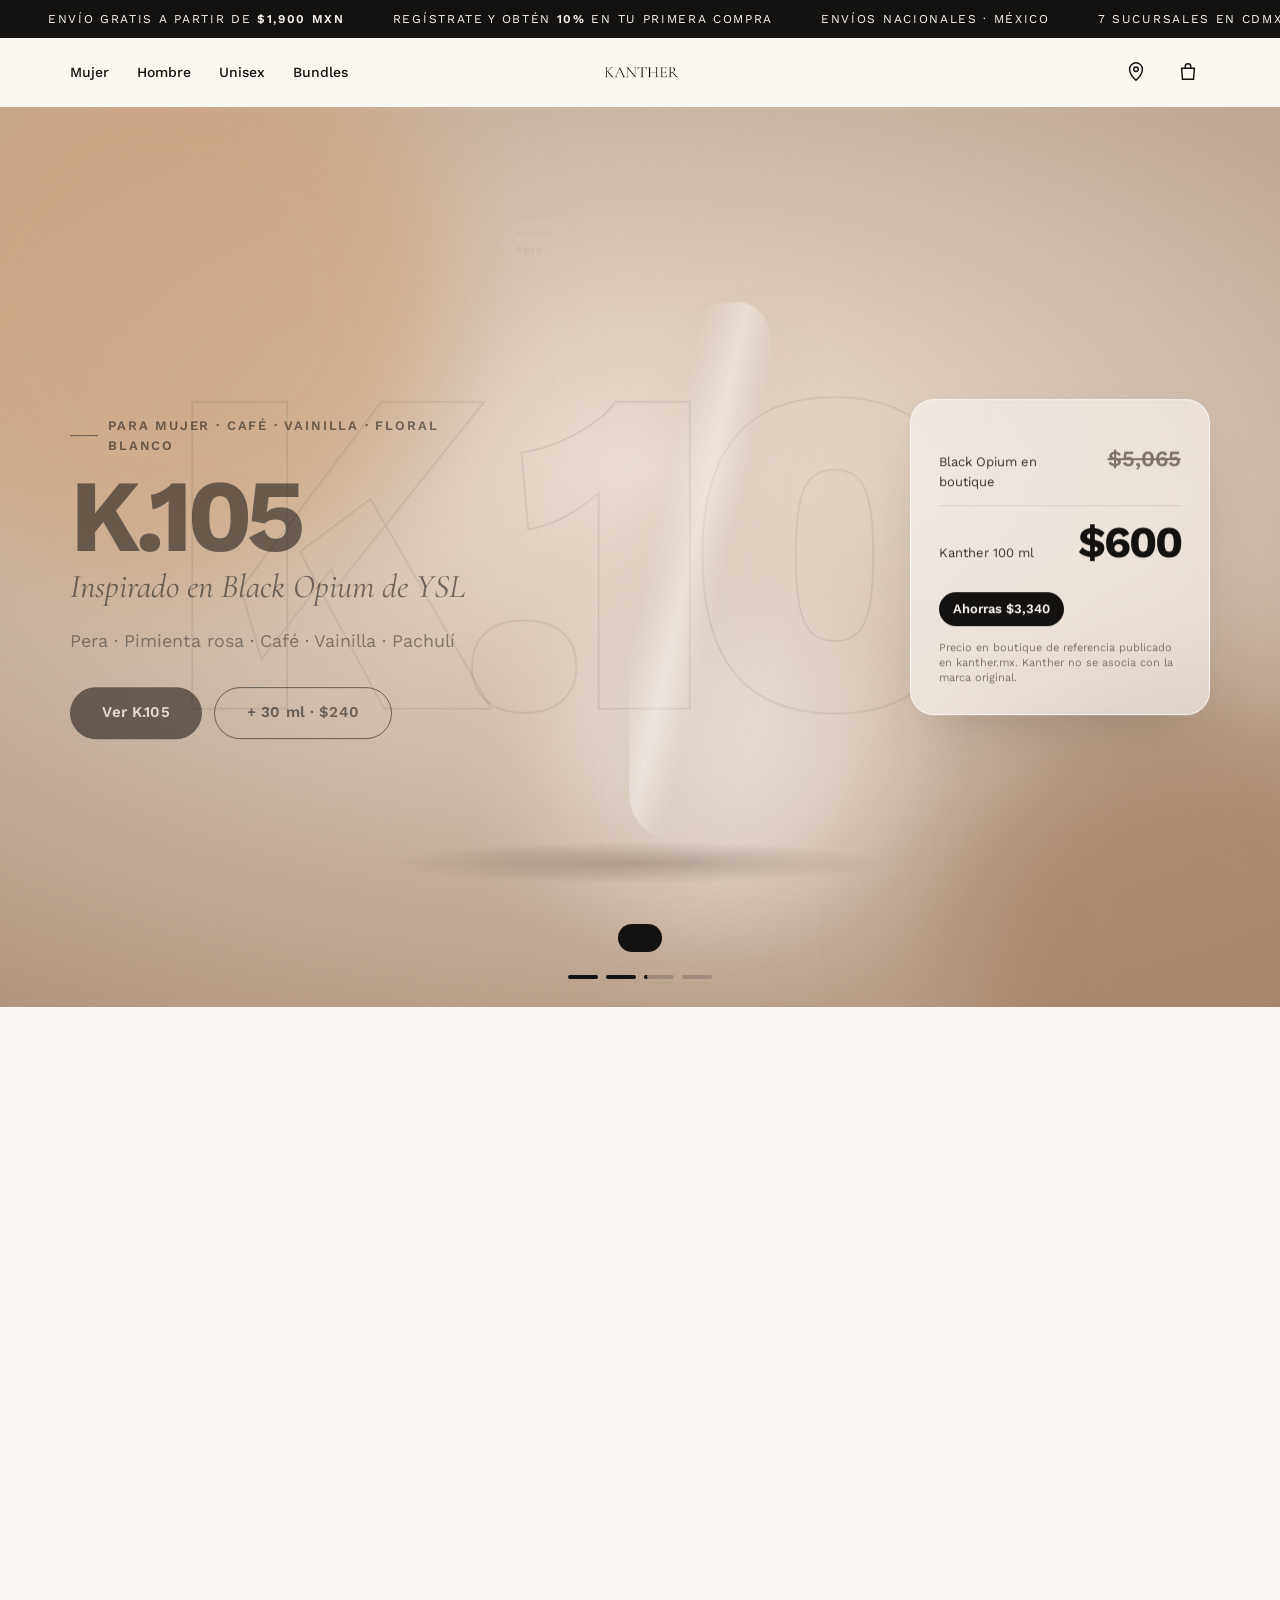
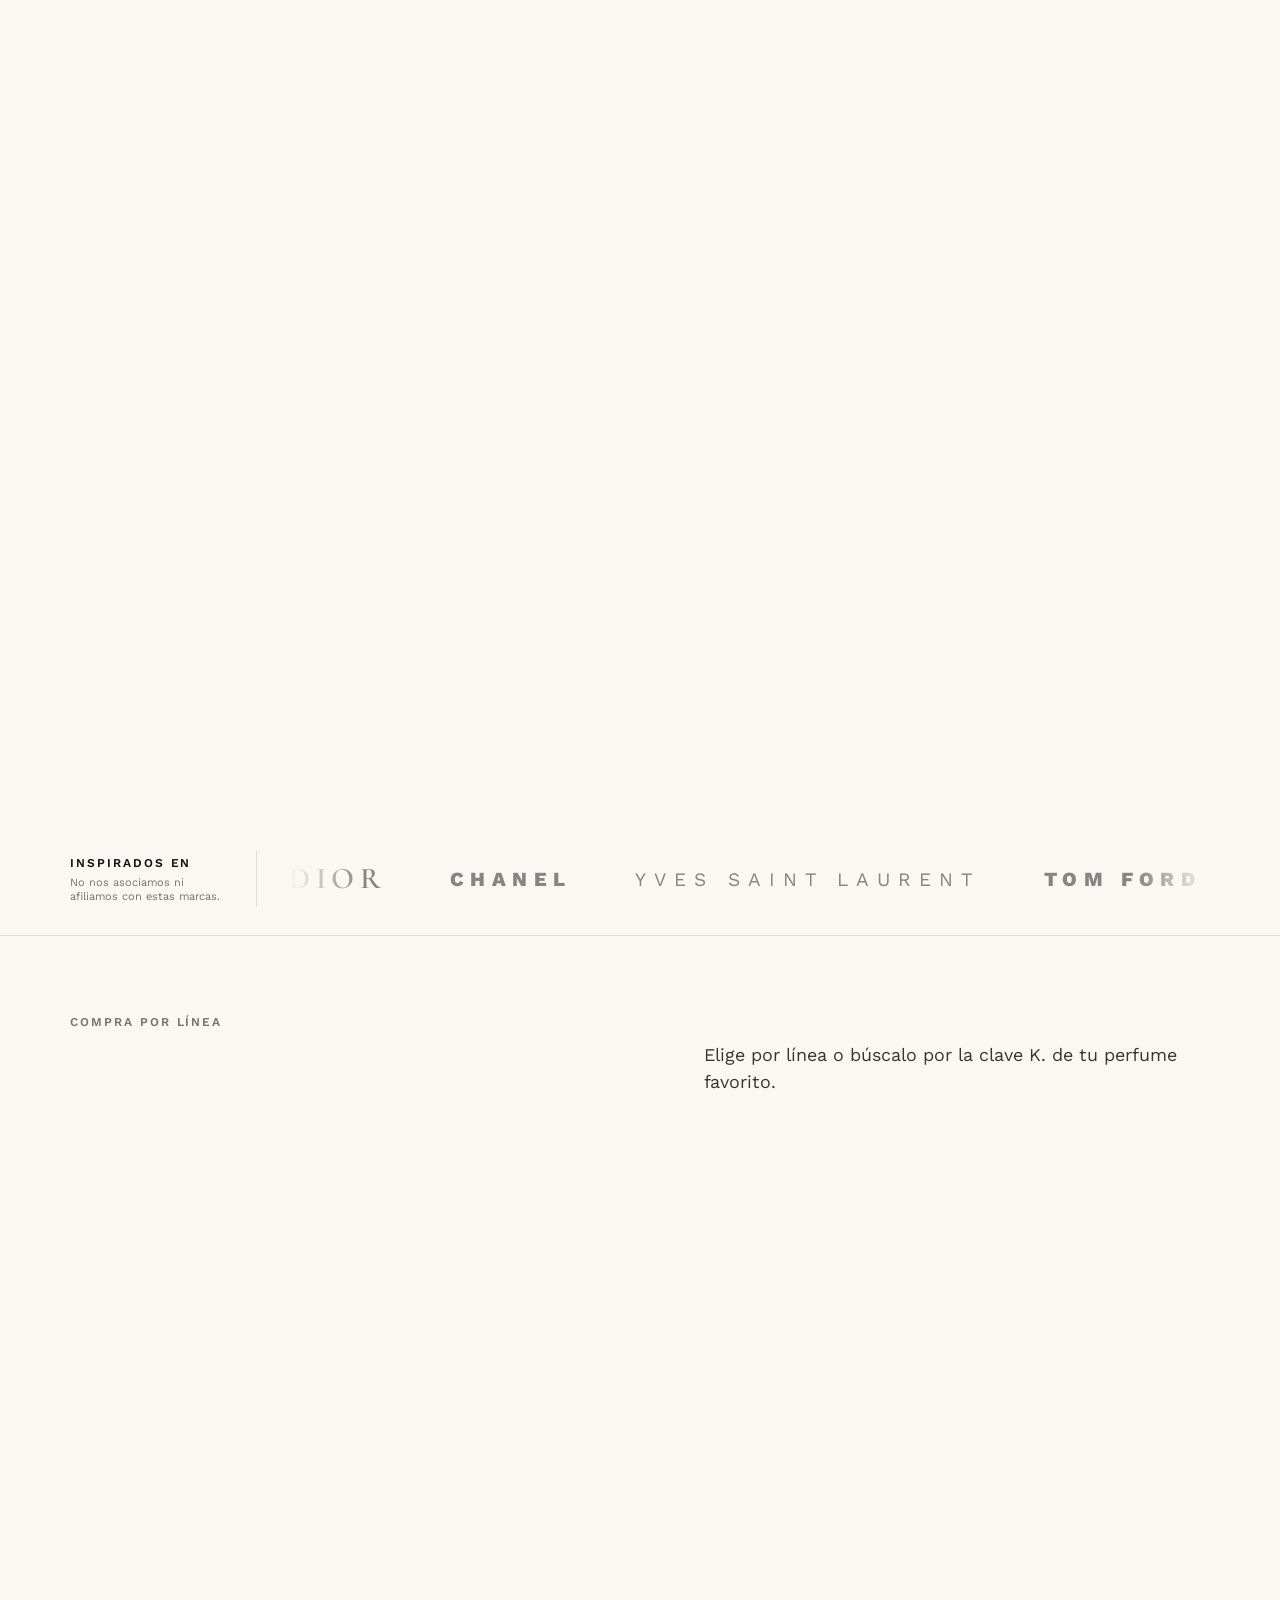
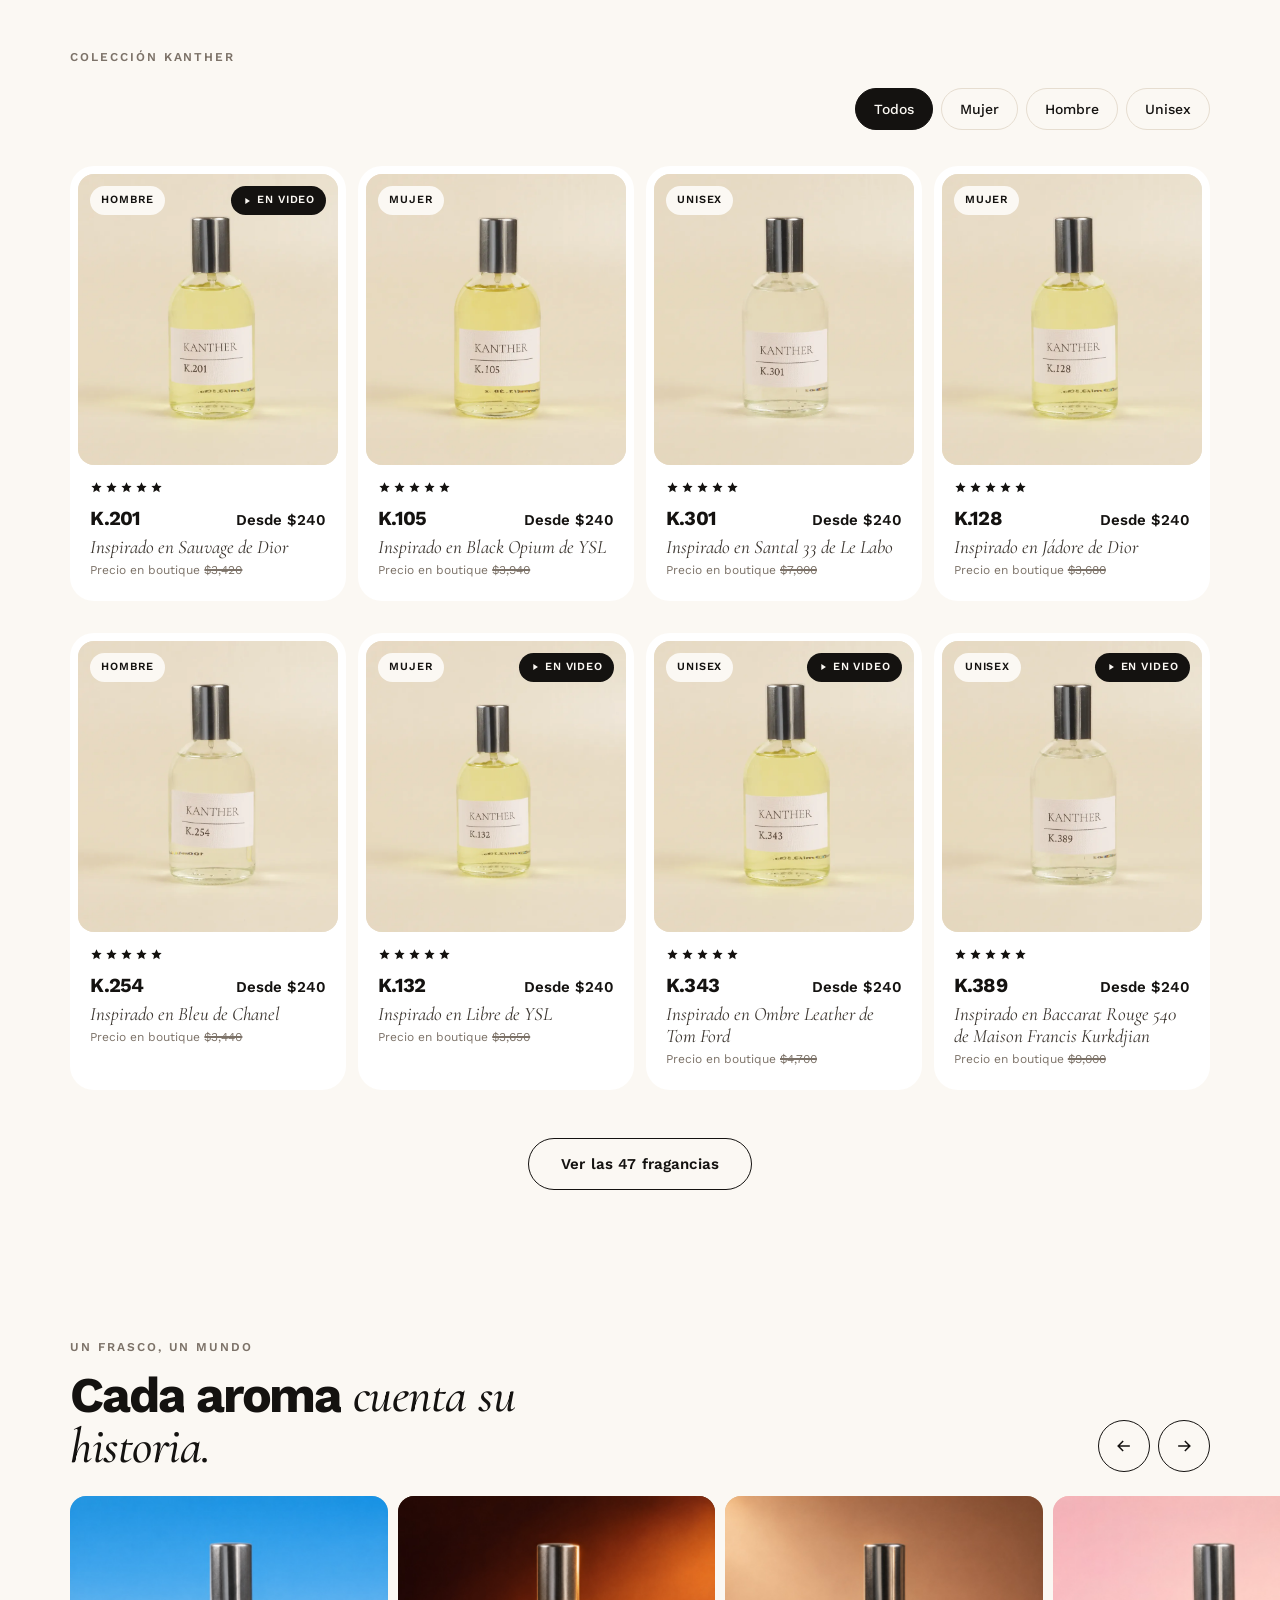
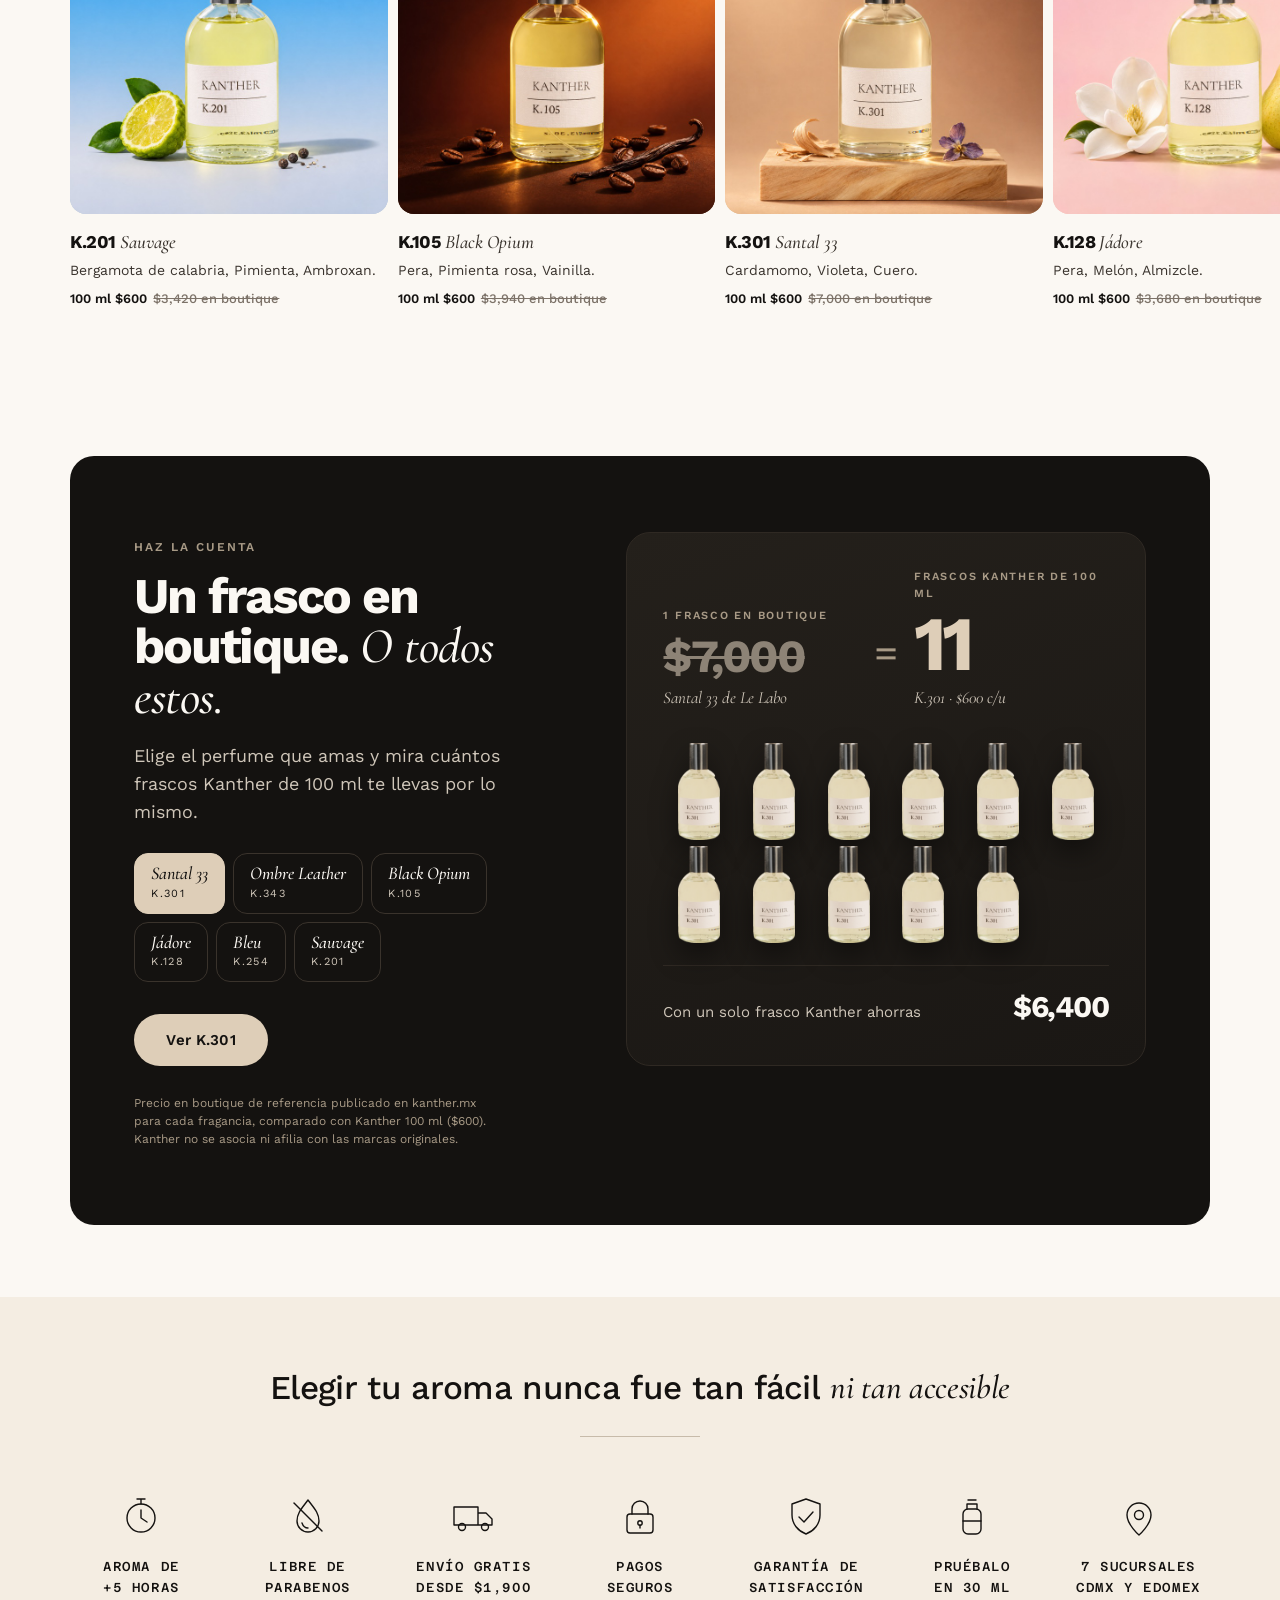
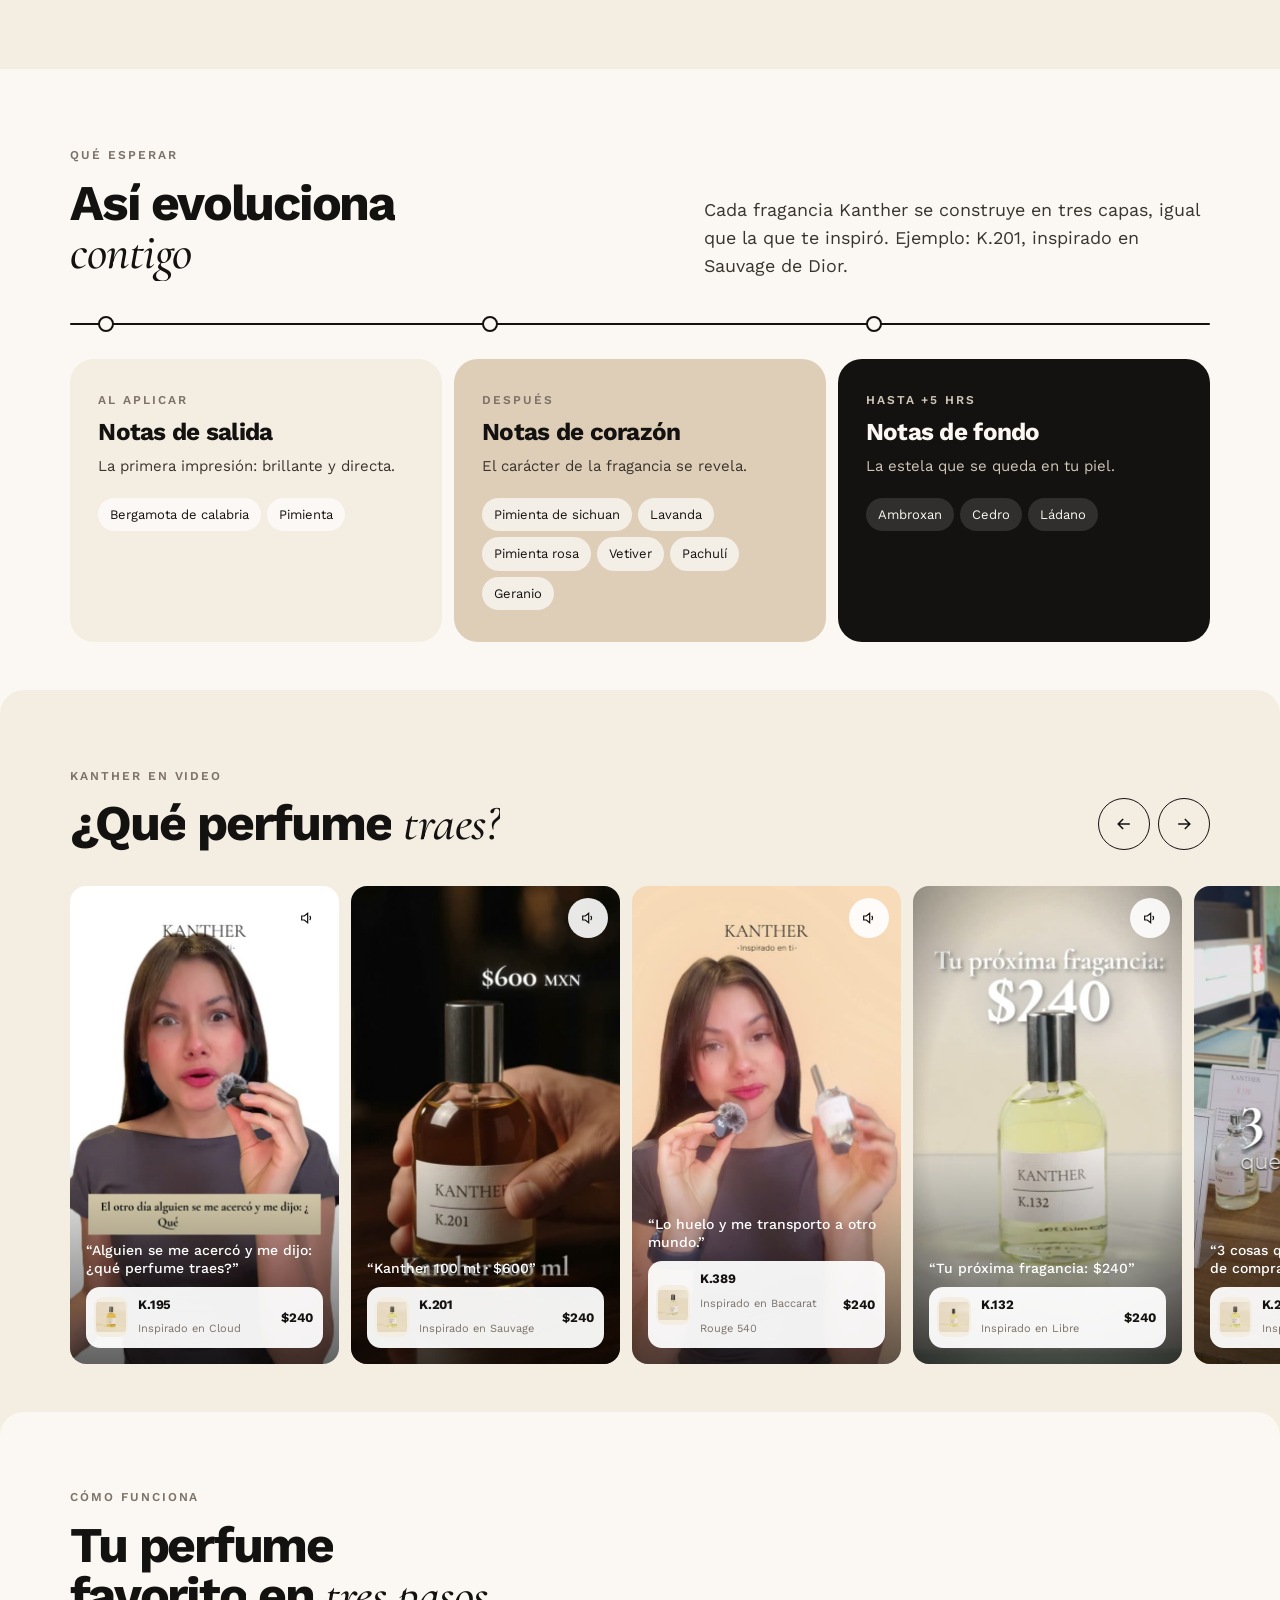
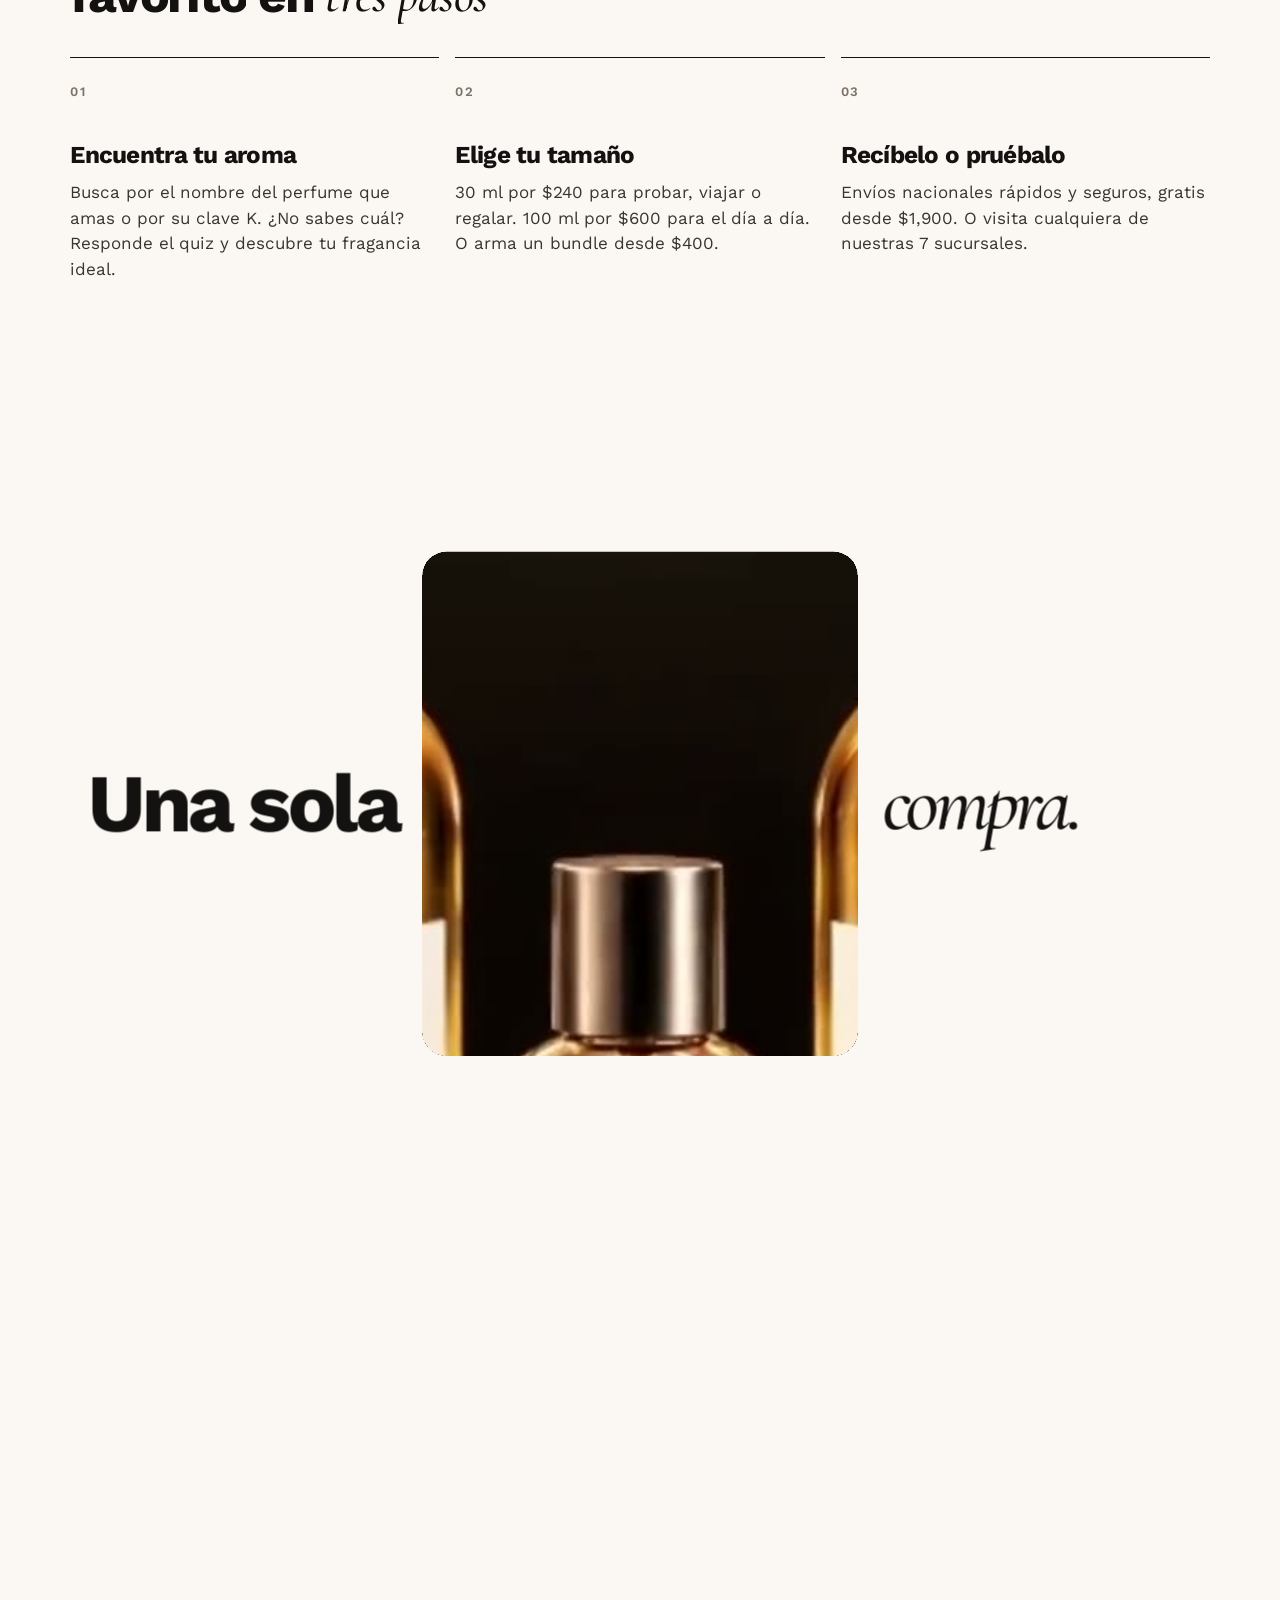
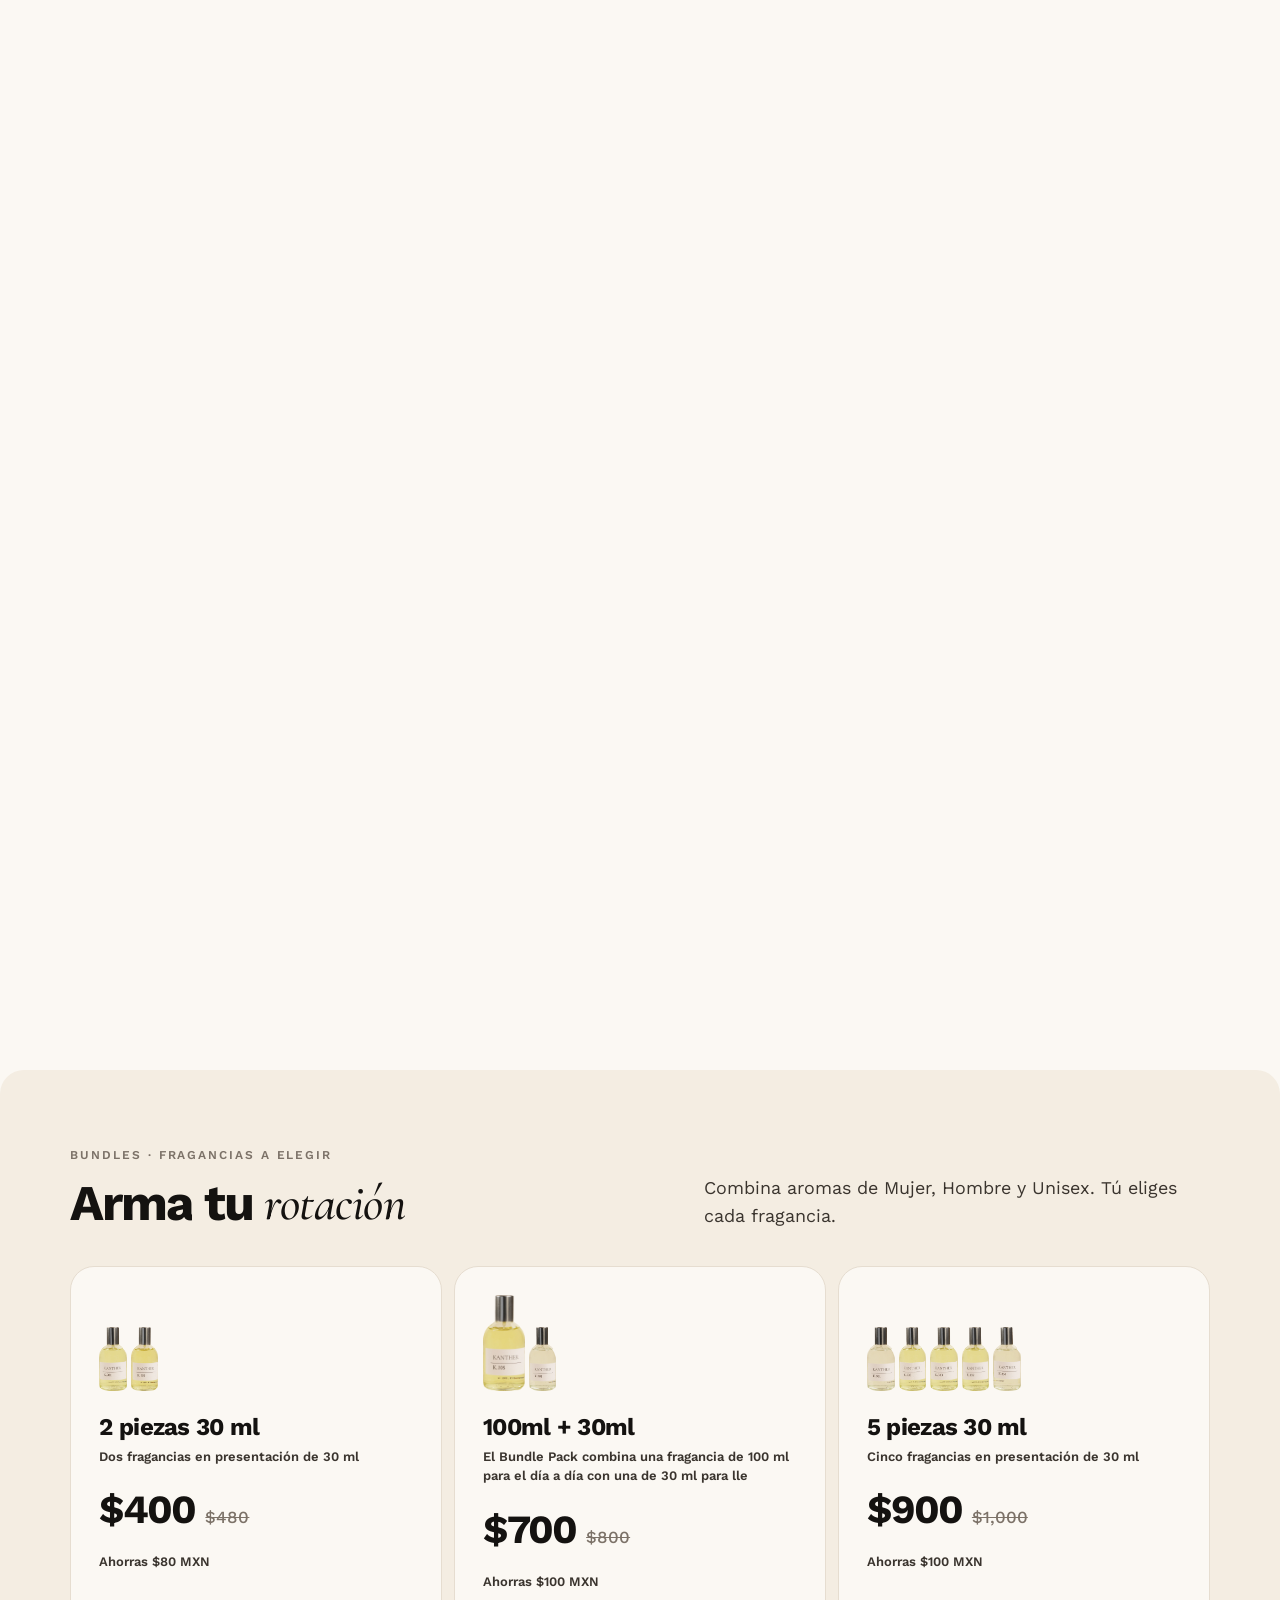
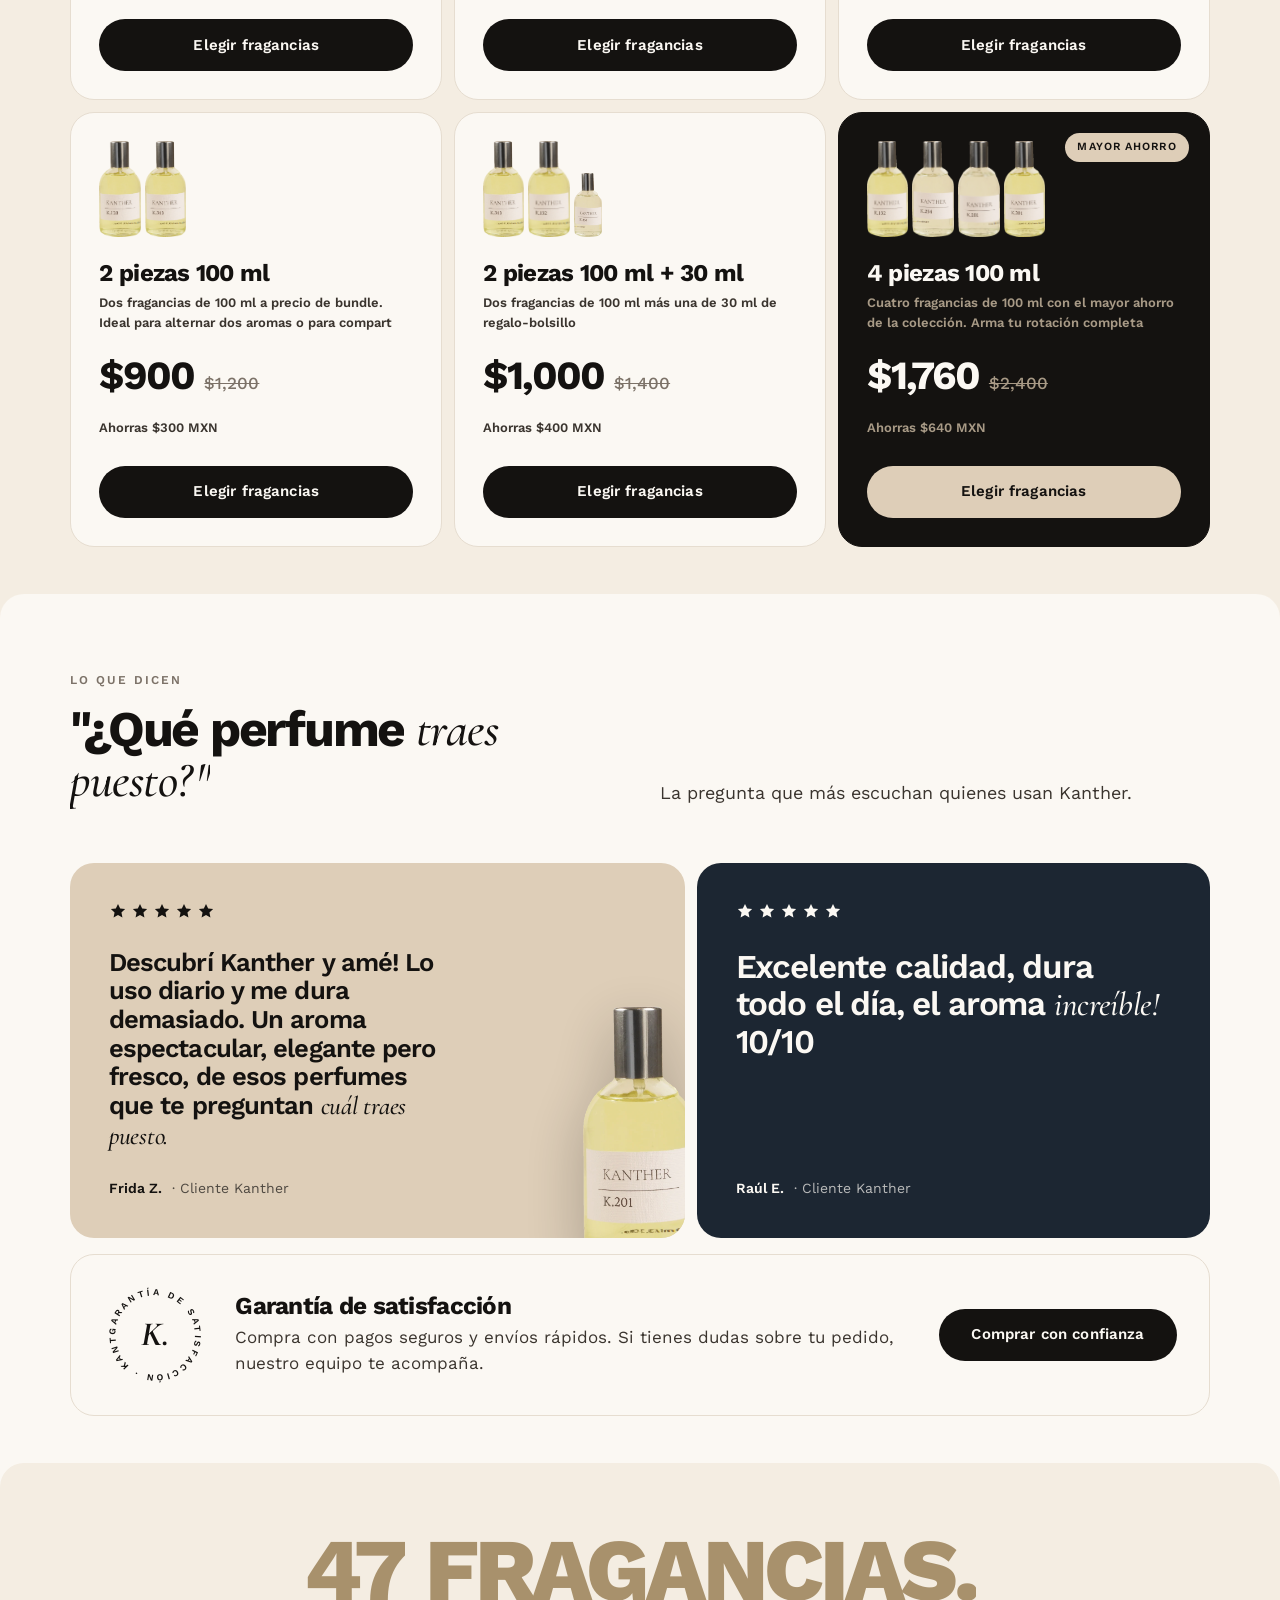
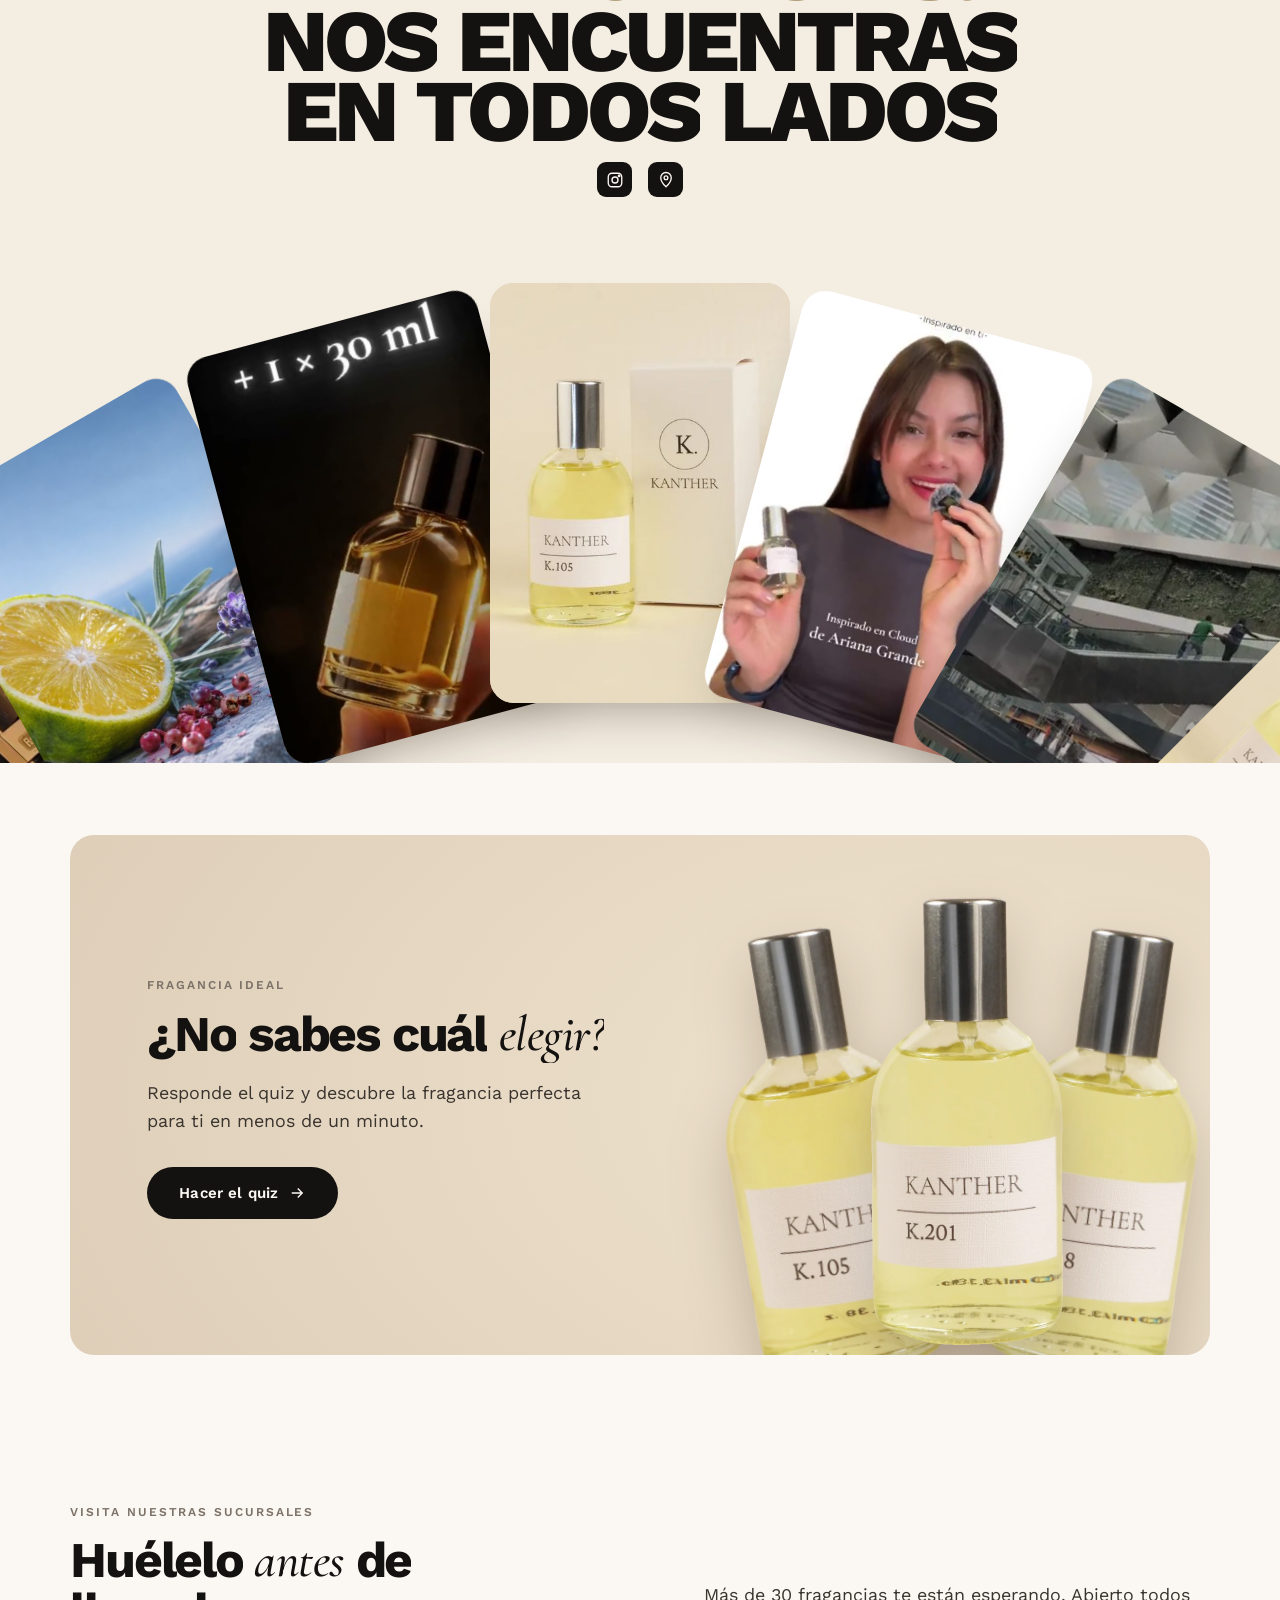
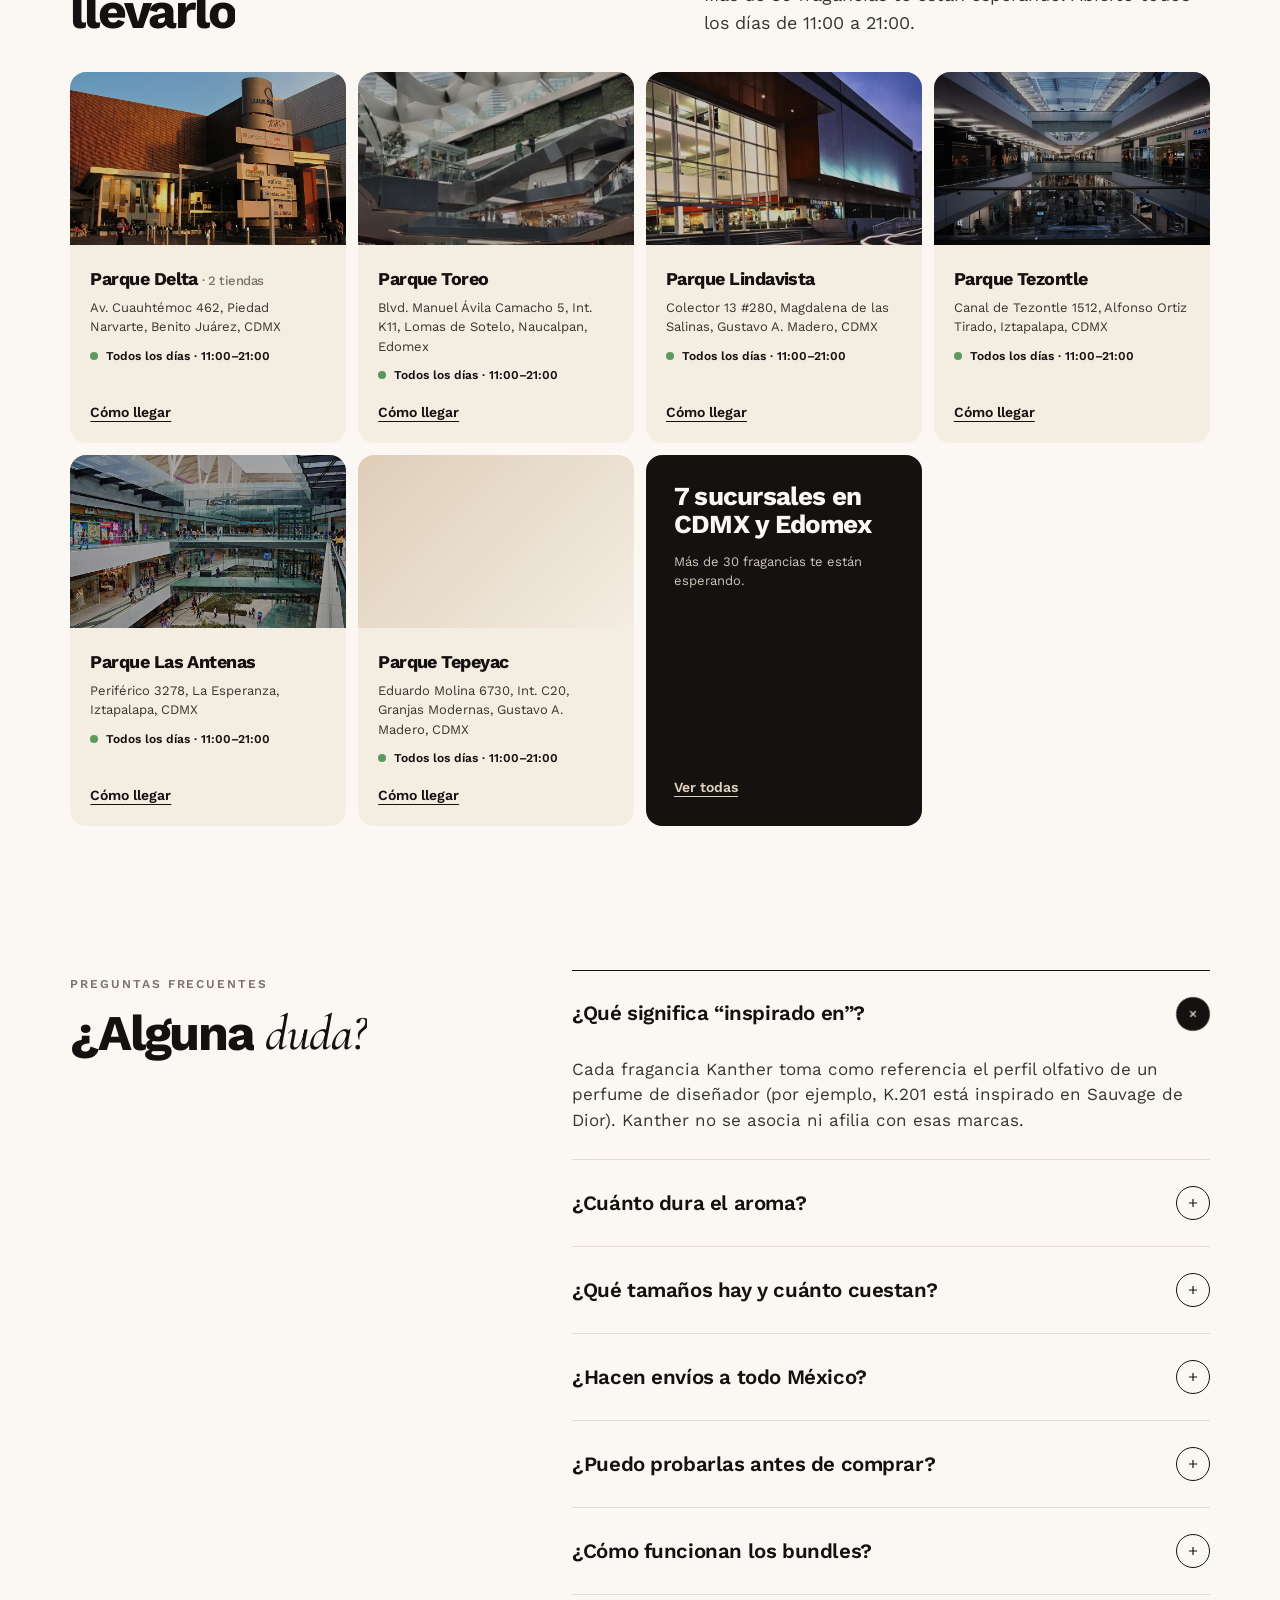
==== commit 5779b36c: "Remove reference-site names from previews Co-Authored-By: Claude Fable 5.2 <noreply@anthropic.com>" ====
--- a/index.html
+++ b/index.html
@@ -13,7 +13,7 @@
 <body>
 <main>
 
-<!-- ============ HERO: scroll story (Phlur-style scent world per bottle) ============ -->
+
 <section class="hero" id="hero" aria-label="Fragancias Kanther">
   <div class="stage">
     <div class="blob a"></div><div class="blob b"></div><div class="blob c"></div>
@@ -84,7 +84,7 @@
   <div class="scent-rail" data-scents></div>
 </section>
 
-<!-- ============ VALUE (Gruns problem → Kanther price race) ============ -->
+
 <section class="sec" aria-labelledby="t-val"><div class="value">
   <div class="wrap">
     <div class="value-grid">
@@ -101,7 +101,7 @@
   </div>
 </div></section>
 
-<!-- ============ BENEFITS (Gruns 4-up) ============ -->
+
 <section class="sec perks-band" aria-labelledby="t-ben">
   <div class="wrap">
     <h2 class="perks-h split" id="t-ben">Elegir tu aroma nunca fue tan fácil <span class="it">ni tan accesible</span></h2>
@@ -183,7 +183,7 @@
   </div>
 </section>
 
-<!-- ============ SOCIAL FAN (Gruns "getting around") ============ -->
+
 <section class="sec fan-sec lap" aria-labelledby="t-fan">
   <div class="wrap fan-head">
     <h2 class="h1 split" id="t-fan"><span class="ac">47 fragancias.</span>Nos encuentras<br>en todos lados</h2>
@@ -205,7 +205,7 @@
   </div>
 </section>
 
-<!-- ============ STORES (Luuna showroom) ============ -->
+
 <section class="sec" id="sucursales" aria-labelledby="t-st">
   <div class="wrap">
     <div class="sec-head">
@@ -224,7 +224,7 @@
   </div>
 </section>
 
-<!-- ============ CLOSING CTA (Gruns "see what the hype is about") ============ -->
+
 <section class="sec hype" aria-labelledby="t-hype">
   <div class="wrap">
     <div class="hype-card" data-hype>
--- a/styles.css
+++ b/styles.css
@@ -1,4 +1,4 @@
-/* Kanther — Gruns spacing/structure, Kanther palette (black · white · sand #DECEB8), Lazzo-ad serif accents */
+
 :root{
   --ink:#141210; --ink-2:#3a342e; --mute:#7c7268; --line:#e6ddd0;
   --paper:#fbf8f3; --cream:#f4ede2; --sand:#deceb8; --sand-2:#cdb999; --stone:#a89a86;
@@ -18,7 +18,7 @@
 :focus-visible{outline:2px solid var(--ink);outline-offset:3px;border-radius:6px}
 .sr{position:absolute;width:1px;height:1px;overflow:hidden;clip:rect(0 0 0 0)}
 .wrap{max-width:var(--wrap);margin:0 auto;padding:0 var(--gut)}
-/* Gruns overlay: tinted sections slide over the previous one with rounded tops */
+
 .lap{position:relative;z-index:2;border-radius:var(--r-lg) var(--r-lg) 0 0;margin-top:calc(var(--r-lg) * -1)}
 .sec{padding:var(--sec) 0}
 
@@ -547,7 +547,7 @@
 /* section rhythm: alternate tinted sections never touch two-in-a-row without space */
 .sec+.value,.value+.sec{margin-top:0}
 
-/* ===== size guide (Luuna) ===== */
+
 .sizeguide{display:grid;grid-template-columns:1fr 1fr;gap:var(--gap)}
 .sg{display:grid;grid-template-columns:1fr 1fr;align-items:stretch;text-align:left;background:var(--paper);border-radius:var(--r-lg);border:1.5px solid transparent;overflow:hidden;min-height:340px;transition:border-color .3s,transform .4s var(--ease)}
 .sg:hover{transform:translateY(-4px)}
@@ -589,7 +589,7 @@
 @media(max-width:960px){.buy{grid-template-columns:minmax(0,1fr)}.gallery{grid-template-columns:minmax(0,1fr)}}
 @media(max-width:520px){.sizes{grid-template-columns:1fr 1fr}.size{padding:14px}.size span{font-size:12px}.perks{grid-template-columns:repeat(2,1fr);row-gap:16px}.pbox{padding:18px}.pbox .now b{font-size:40px}.upsell{flex-wrap:wrap}.upsell a{margin-left:70px}.info h1{font-size:68px}}
 
-/* ===== film expand (scroll-driven video, Apple/Phlur style) ===== */
+
 .vx{position:relative;height:260vh;background:var(--paper)}
 .vx-stage{position:sticky;top:0;height:100vh;height:100svh;overflow:hidden}
 .vx-frame{position:absolute;inset:0;--t:22vh;--s:33vw;--r:24px;clip-path:inset(var(--t) var(--s) var(--t) var(--s) round var(--r));will-change:clip-path;background:#1b1712}
@@ -608,7 +608,7 @@
 @media(max-width:700px){.vx{height:230vh}.vx-frame{--t:25vh;--s:12vw}.vx-words span{font-size:clamp(34px,11vw,52px)}}
 .vx.static{height:auto}.vx.static .vx-stage{position:relative;height:80svh}.vx.static .vx-frame{clip-path:none}.vx.static .vx-cap{opacity:1;transform:none}.vx.static .vx-words{display:none}
 
-/* ===== closing video banner (Gruns final CTA) ===== */
+
 .cta-film{position:relative;border-radius:var(--r-lg);overflow:hidden;min-height:min(78vh,640px);display:flex;align-items:flex-end;color:#fff;isolation:isolate;max-width:calc(var(--wrap) - 2*var(--gut));margin-inline:auto;width:calc(100% - 2*var(--gut))}
 .cta-film video{position:absolute;inset:0;width:100%;height:100%;object-fit:cover;z-index:-2;transform:scale(var(--z,1.12));will-change:transform}
 .cta-film::before{content:"";position:absolute;inset:0;z-index:-1;background:linear-gradient(90deg,rgba(15,12,10,.72),rgba(15,12,10,.2) 60%,transparent),linear-gradient(0deg,rgba(15,12,10,.5),transparent 50%)}
@@ -619,7 +619,7 @@
 .cta-film .btns{display:flex;gap:10px;flex-wrap:wrap;margin-top:28px}
 @media(max-width:700px){.cta-film{border-radius:var(--r-md);min-height:560px}}
 
-/* ===== v2 film hero (Phlur homepage structure) ===== */
+
 .fh{position:relative;height:calc(100svh - 106px);min-height:560px;max-height:980px;overflow:hidden;background:#b8c5cc;color:#fff;isolation:isolate}
 .fh-v{position:absolute;inset:0;width:100%;height:100%;object-fit:cover;z-index:-2;transform:translate3d(0,var(--py,0px),0) scale(var(--sc,1.08));transition:transform 2.4s var(--ease);will-change:transform}
 .fh.ready .fh-v{--sc:1}
@@ -661,7 +661,7 @@
   .fh-cue{display:none}
 }
 
-/* ===== social fan (Gruns "getting around") ===== */
+
 .fan-sec{background:var(--cream);overflow:hidden;padding-bottom:0}
 .fan-head{text-align:center}
 .fan-head .h1{font-size:clamp(40px,5.6vw,84px);text-transform:uppercase;letter-spacing:-.05em;line-height:.92}
@@ -678,7 +678,7 @@
 .fan-card:hover{box-shadow:0 40px 60px -28px rgba(40,25,10,.6);z-index:5}
 @media(max-width:700px){.fan{height:330px}.fan-card{width:140px;margin-left:-70px;transform-origin:50% 230%;border-radius:var(--r-md)}}
 
-/* ===== closing CTA card (Gruns "see what the hype is about") ===== */
+
 .hype{background:var(--ink);color:var(--paper)}
 .hype-card{position:relative;border-radius:var(--r-lg);overflow:hidden;display:grid;grid-template-columns:1fr 1fr;align-items:center;min-height:clamp(380px,32vw,460px);background:linear-gradient(90deg,var(--ink) 38%,#5a4a38 62%,var(--sand) 100%)}
 .hype-txt{padding:clamp(28px,4vw,64px);position:relative;z-index:2}
@@ -727,7 +727,7 @@
 .hype-meta span:first-child{letter-spacing:2px}
 .swap-l .lead{margin-top:18px;color:#cfc6b9}
 
-/* ===================== Gruns 1:1 — social fan (measured gruns.co @1440: 900h, orbit top 70%, 2000px, 300x420 r24, 15°) ===================== */
+
 .fan-sec{position:relative;height:900px;padding:0!important;overflow:hidden;background:var(--cream)}
 .fan-sec .fan-head{position:absolute;left:50%;top:72px;transform:translateX(-50%);z-index:20;width:100%;padding:0 32px;display:flex;flex-direction:column;align-items:center;gap:16px;max-width:none}
 .fan-head .h1{font-size:88px;line-height:.8;font-weight:800;letter-spacing:-.045em;text-transform:uppercase;max-width:832px;margin:0 auto}
@@ -746,7 +746,7 @@
   .fan .fan-card{width:231px;height:323px;border-radius:18px}
 }
 
-/* ===================== Gruns 1:1 — closing CTA (measured: card 1265x470 r24, pad 58/48, text col 520) ===================== */
+
 .hype{padding:80px 0!important}
 .hype-card{display:block;position:relative;height:470px;min-height:0;border-radius:24px;overflow:hidden;background:linear-gradient(90deg,var(--ink) 0%,var(--ink) 44%,#4a3d30 64%,#b9a587 84%,var(--sand) 100%)}
 .hype-txt{position:relative;z-index:2;width:calc(520px + 96px);padding:58px 48px;height:100%;display:flex;flex-direction:column;justify-content:center}
